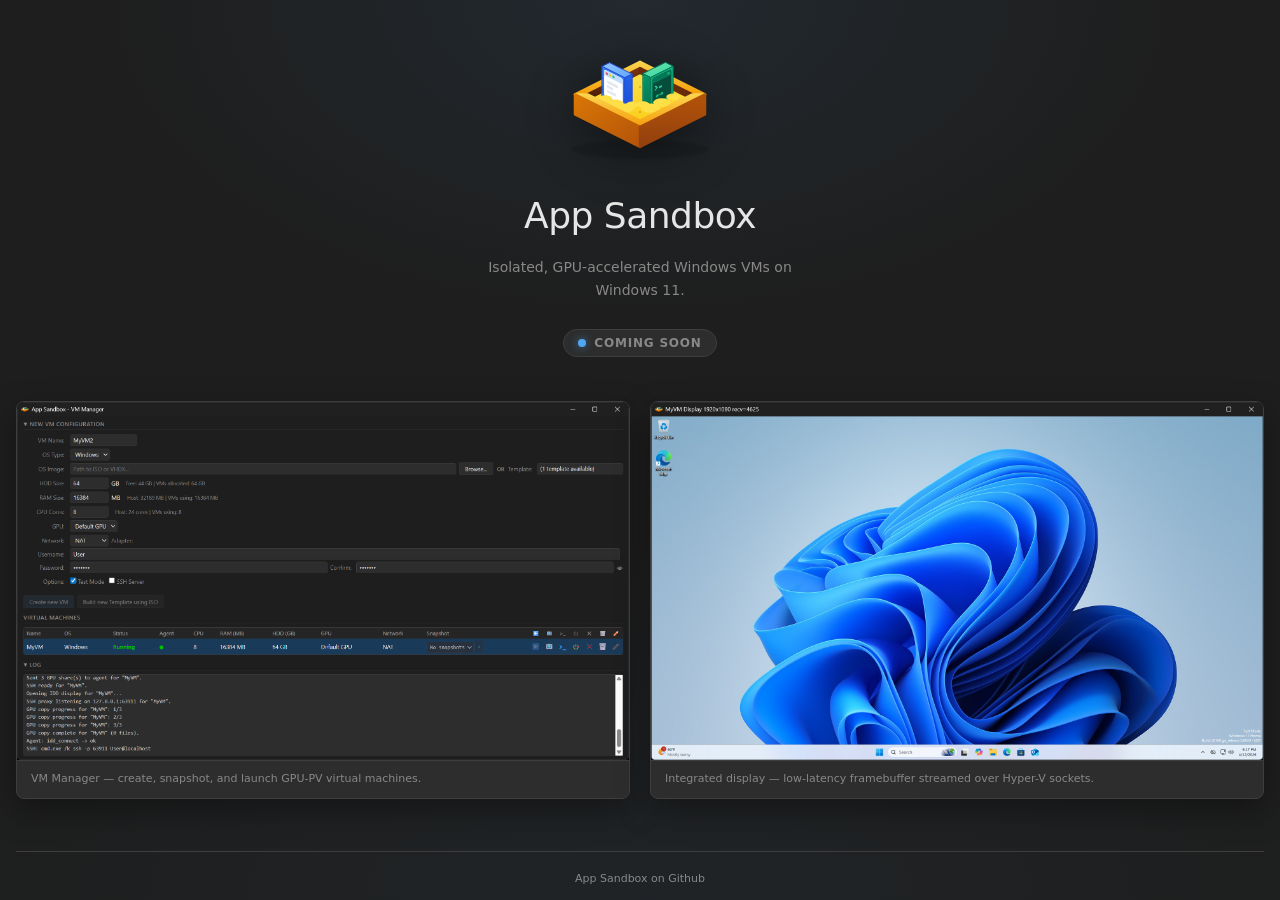
==== index.html @ fe67a405 "Initial coming soon page" ====
<!DOCTYPE html>
<html lang="en">
<head>
<meta charset="UTF-8">
<meta name="viewport" content="width=device-width, initial-scale=1.0">
<meta name="description" content="App Sandbox — isolated, GPU-accelerated Windows VMs on Windows 11.">
<meta name="theme-color" content="#1e1e1e">
<title>App Sandbox</title>
<link rel="icon" type="image/x-icon" href="favicon.ico">
<link rel="stylesheet" href="style.css">
</head>
<body>
    <main class="wrap">
        <img class="logo-mark" src="appsandbox.svg" alt="App Sandbox logo" width="160" height="160">
        <h1>App Sandbox</h1>
        <p class="tagline">Isolated, GPU-accelerated Windows VMs on Windows&nbsp;11.</p>
        <p class="status"><span class="dot"></span> Coming soon</p>

        <section class="shots">
            <figure>
                <img src="appsandbox.png" alt="App Sandbox VM manager interface" loading="lazy">
                <figcaption>VM Manager — create, snapshot, and launch GPU-PV virtual machines.</figcaption>
            </figure>
            <figure>
                <img src="appsandbox_display.png" alt="App Sandbox displaying a Windows 11 guest desktop" loading="lazy">
                <figcaption>Integrated display — low-latency framebuffer streamed over Hyper-V sockets.</figcaption>
            </figure>
        </section>

        <footer>
            <a href="https://github.com/jamesstringer90/appsandbox" rel="noopener">App Sandbox on Github</a>
        </footer>
    </main>
</body>
</html>
---- style.css ----
:root {
    --bg: #1e1e1e;
    --ctrl-bg: #2d2d2d;
    --ctrl-border: #3e3e3e;
    --text: #e6e6e6;
    --text-dim: #888;
    --accent: #4ea6f5;
    --accent-hover: #6db8ff;
    --success: #00c800;
    --radius: 4px;
}

* { box-sizing: border-box; margin: 0; padding: 0; }

html, body {
    height: 100%;
}

body {
    background:
        radial-gradient(ellipse 60% 50% at 50% 0%, rgba(78,166,245,0.08), transparent 70%),
        radial-gradient(ellipse 80% 60% at 50% 100%, rgba(78,166,245,0.04), transparent 70%),
        var(--bg);
    color: var(--text);
    font-family: 'Segoe UI', system-ui, -apple-system, sans-serif;
    font-size: 13px;
    min-height: 100vh;
    display: flex;
    align-items: center;
    justify-content: center;
    padding: 32px 16px;
    -webkit-font-smoothing: antialiased;
}

.wrap {
    max-width: 1400px;
    width: 100%;
    text-align: center;
    display: flex;
    flex-direction: column;
    align-items: center;
    gap: 20px;
}

.logo-mark {
    width: 160px;
    height: 160px;
    display: block;
    filter: drop-shadow(0 8px 24px rgba(0, 0, 0, 0.45));
}

h1 {
    font-size: 36px;
    font-weight: 300;
    letter-spacing: -0.5px;
    color: var(--text);
}

.tagline {
    font-size: 14px;
    color: var(--text-dim);
    line-height: 1.6;
    max-width: 360px;
}

.status {
    display: inline-flex;
    align-items: center;
    gap: 8px;
    padding: 6px 14px;
    background: var(--ctrl-bg);
    border: 1px solid var(--ctrl-border);
    border-radius: 999px;
    font-size: 12px;
    color: var(--text-dim);
    text-transform: uppercase;
    letter-spacing: 0.8px;
    font-weight: 600;
    margin-top: 8px;
}

.dot {
    width: 8px;
    height: 8px;
    border-radius: 50%;
    background: var(--accent);
    box-shadow: 0 0 8px rgba(78, 166, 245, 0.6);
    animation: pulse 2s ease-in-out infinite;
}

@keyframes pulse {
    0%, 100% { opacity: 1; }
    50% { opacity: 0.4; }
}

/* Screenshots */
.shots {
    width: 100%;
    display: grid;
    grid-template-columns: 1fr;
    gap: 20px;
    margin-top: 24px;
}

@media (min-width: 780px) {
    .shots { grid-template-columns: 1fr 1fr; }
}

.shots figure {
    background: var(--ctrl-bg);
    border: 1px solid var(--ctrl-border);
    border-radius: 8px;
    overflow: hidden;
    box-shadow: 0 12px 32px rgba(0, 0, 0, 0.35);
    display: flex;
    flex-direction: column;
    transition: transform 0.2s ease, border-color 0.2s ease;
}

.shots figure:hover {
    transform: translateY(-2px);
    border-color: #555;
}

.shots img {
    width: 100%;
    height: auto;
    display: block;
    background: #000;
}

.shots figcaption {
    padding: 10px 14px;
    font-size: 11px;
    color: var(--text-dim);
    text-align: left;
    border-top: 1px solid var(--ctrl-border);
    line-height: 1.5;
}

footer {
    margin-top: 32px;
    padding-top: 20px;
    border-top: 1px solid var(--ctrl-border);
    width: 100%;
    font-size: 11px;
    color: var(--text-dim);
}

footer a {
    color: var(--text-dim);
    text-decoration: none;
    transition: color 0.15s;
}

footer a:hover {
    color: var(--accent);
}

@media (max-width: 480px) {
    h1 { font-size: 28px; }
    .tagline { font-size: 13px; }
}
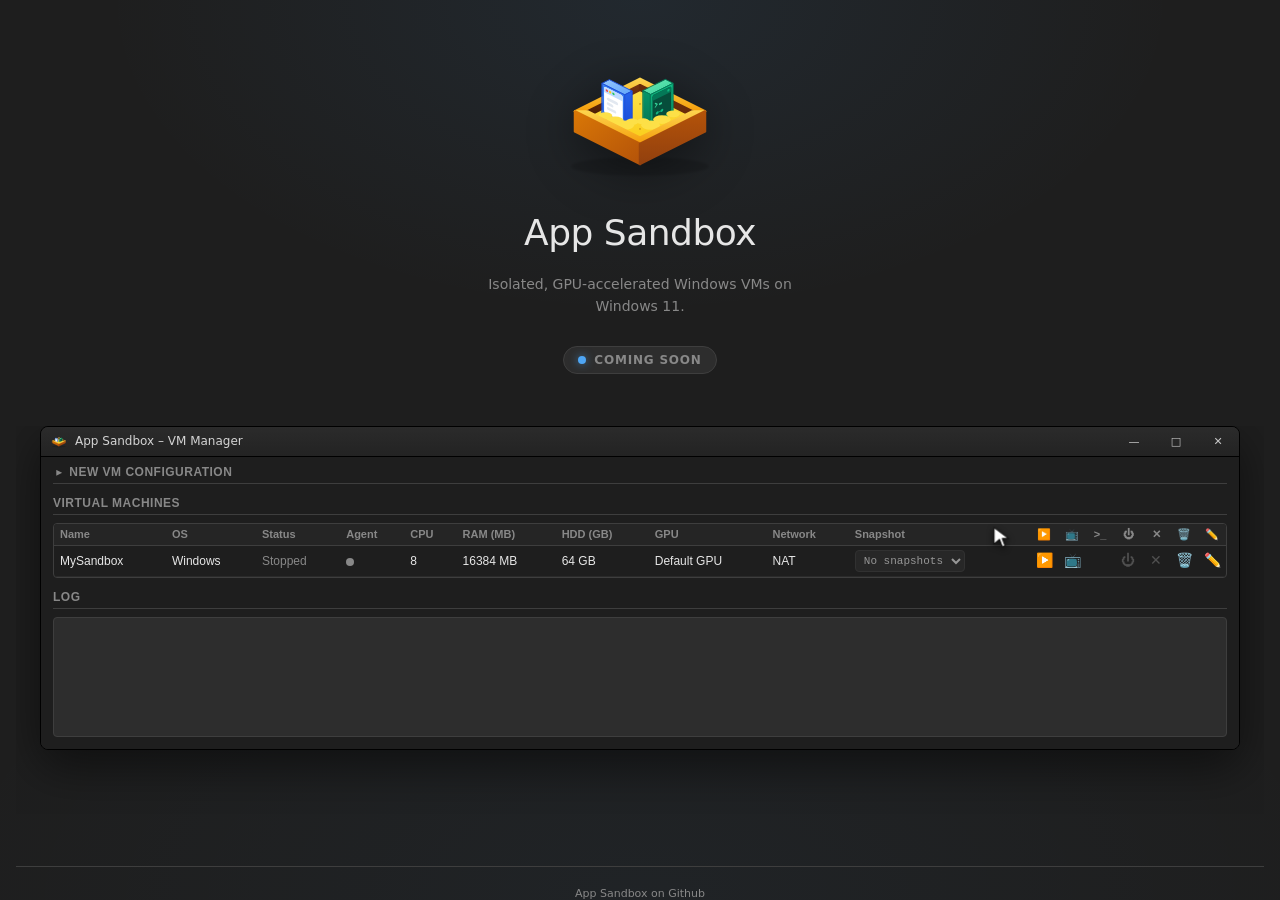
==== commit 7888bc2d: "Replace static screenshots with interactive App Sandbox demo Animated cursor boots MySandbox, opens " ====
--- a/index.html
+++ b/index.html
@@ -8,6 +8,7 @@
 <title>App Sandbox</title>
 <link rel="icon" type="image/x-icon" href="favicon.ico">
 <link rel="stylesheet" href="style.css">
+<script src="demo.js" defer></script>
 </head>
 <body>
     <main class="wrap">
@@ -16,15 +17,92 @@
         <p class="tagline">Isolated, GPU-accelerated Windows VMs on Windows&nbsp;11.</p>
         <p class="status"><span class="dot"></span> Coming soon</p>
 
-        <section class="shots">
-            <figure>
-                <img src="appsandbox.png" alt="App Sandbox VM manager interface" loading="lazy">
-                <figcaption>VM Manager — create, snapshot, and launch GPU-PV virtual machines.</figcaption>
-            </figure>
-            <figure>
-                <img src="appsandbox_display.png" alt="App Sandbox displaying a Windows 11 guest desktop" loading="lazy">
-                <figcaption>Integrated display — low-latency framebuffer streamed over Hyper-V sockets.</figcaption>
-            </figure>
+        <section class="demo" aria-label="App Sandbox interactive demo">
+            <div class="demo-stage">
+                <div class="demo-window demo-manager">
+                    <div class="demo-titlebar">
+                        <div class="demo-title">
+                            <img class="demo-title-icon" src="appsandbox.svg" alt="">
+                            <span>App Sandbox &ndash; VM Manager</span>
+                        </div>
+                        <div class="demo-title-btns">
+                            <span class="demo-title-btn">&#x2014;</span>
+                            <span class="demo-title-btn">&#x25A1;</span>
+                            <span class="demo-title-btn close">&#x2715;</span>
+                        </div>
+                    </div>
+                    <div class="demo-body">
+                        <section class="demo-section collapsed">
+                            <h2 class="collapsible"><span class="collapse-arrow">&#x25BC;</span> New VM Configuration</h2>
+                        </section>
+
+                        <section class="demo-section">
+                            <h2>Virtual Machines</h2>
+                            <div class="demo-table-wrap">
+                                <table class="demo-table">
+                                    <thead><tr>
+                                        <th>Name</th>
+                                        <th>OS</th>
+                                        <th>Status</th>
+                                        <th>Agent</th>
+                                        <th>CPU</th>
+                                        <th>RAM (MB)</th>
+                                        <th>HDD (GB)</th>
+                                        <th>GPU</th>
+                                        <th>Network</th>
+                                        <th>Snapshot</th>
+                                        <th class="icon-col">&#x25B6;&#xFE0F;</th>
+                                        <th class="icon-col" title="IDD Display">&#x1F4FA;</th>
+                                        <th class="icon-col" title="SSH">&gt;_</th>
+                                        <th class="icon-col">&#x23FB;</th>
+                                        <th class="icon-col">&#x2715;&#xFE0F;</th>
+                                        <th class="icon-col">&#x1F5D1;&#xFE0F;</th>
+                                        <th class="icon-col">&#x270F;&#xFE0F;</th>
+                                    </tr></thead>
+                                    <tbody>
+                                        <tr>
+                                            <td>MySandbox</td>
+                                            <td>Windows</td>
+                                            <td id="demo-status" class="status-stopped">Stopped</td>
+                                            <td><span id="demo-agent-dot" class="agent-dot disabled"></span></td>
+                                            <td>8</td>
+                                            <td>16384 MB</td>
+                                            <td>64 GB</td>
+                                            <td>Default GPU</td>
+                                            <td>NAT</td>
+                                            <td class="snap-cell">
+                                                <span class="snap-wrap">
+                                                    <select class="snap-select" disabled><option>No snapshots</option></select>
+                                                </span>
+                                            </td>
+                                            <td class="icon-col"><button id="demo-start" class="icon-btn start" type="button">&#x25B6;&#xFE0F;</button></td>
+                                            <td class="icon-col"><button id="demo-idd" class="icon-btn connect-idd inactive" type="button" disabled>&#x1F4FA;</button></td>
+                                            <td class="icon-col"><button class="icon-btn ssh hidden" type="button" disabled>&gt;_</button></td>
+                                            <td class="icon-col"><button id="demo-shutdown" class="icon-btn shutdown inactive" type="button" disabled>&#x23FB;</button></td>
+                                            <td class="icon-col"><button id="demo-stop" class="icon-btn stop inactive" type="button" disabled>&#x2715;&#xFE0F;</button></td>
+                                            <td class="icon-col"><button class="icon-btn delete" type="button">&#x1F5D1;&#xFE0F;</button></td>
+                                            <td class="icon-col"><button class="icon-btn edit" type="button">&#x270F;&#xFE0F;</button></td>
+                                        </tr>
+                                    </tbody>
+                                </table>
+                            </div>
+                        </section>
+
+                        <section class="demo-section demo-log-section">
+                            <h2>Log</h2>
+                            <div id="demo-log" class="demo-log"></div>
+                        </section>
+                    </div>
+                </div>
+
+                <div id="demo-display-window" class="demo-display">
+                    <img src="appsandbox_display.png" alt="MySandbox Windows 11 desktop" loading="lazy">
+                </div>
+            </div>
+
+            <svg id="demo-cursor" class="demo-cursor" viewBox="0 0 24 24" width="22" height="22" aria-hidden="true">
+                <path d="M4 2 L20 14 L13 14 L16 22 L13 23 L10 15 L4 20 Z" fill="#ffffff" stroke="#111" stroke-width="1.2" stroke-linejoin="round"/>
+            </svg>
         </section>
 
         <footer>
--- a/style.css
+++ b/style.css
@@ -26,8 +26,6 @@
     font-size: 13px;
     min-height: 100vh;
     display: flex;
-    align-items: center;
-    justify-content: center;
     padding: 32px 16px;
     -webkit-font-smoothing: antialiased;
 }
@@ -35,6 +33,7 @@
 .wrap {
     max-width: 1400px;
     width: 100%;
+    margin: auto;
     text-align: center;
     display: flex;
     flex-direction: column;
@@ -161,3 +160,338 @@
     h1 { font-size: 28px; }
     .tagline { font-size: 13px; }
 }
+
+/* ==========================================================
+   Interactive App Sandbox demo — inline replica of the app
+   ========================================================== */
+
+.demo {
+    position: relative;
+    width: 100%;
+    margin-top: 32px;
+    /* Room below the stage for the manager's box-shadow, which would
+       otherwise be cut off by the overflow: hidden clip. */
+    padding-bottom: 64px;
+    display: flex;
+    justify-content: center;
+    /* Always clip — the stage has a fixed design width and is scaled down
+       with `zoom` (set inline by demo.js) whenever the viewport is narrower
+       than that design width. */
+    overflow: hidden;
+}
+
+.demo-stage {
+    position: relative;
+    width: 1200px;
+    display: grid;
+    grid-template-columns: minmax(0, 1200px);
+    justify-content: center;
+    gap: 18px;
+}
+
+/* When the display window becomes visible, the stage widens to a 1400px
+   design canvas with two equal columns. */
+.demo-stage:has(.demo-display.visible) {
+    width: 1400px;
+    grid-template-columns: minmax(0, 1fr) minmax(0, 1fr);
+}
+
+/* Fake OS window chrome */
+.demo-window {
+    width: 100%;
+    min-width: 0;
+    background: var(--bg);
+    border: 1px solid #000;
+    border-radius: 8px;
+    overflow: hidden;
+    box-shadow: 0 16px 48px rgba(0, 0, 0, 0.5), 0 0 0 1px rgba(255, 255, 255, 0.03) inset;
+    text-align: left;
+}
+
+.demo-titlebar {
+    display: flex;
+    align-items: center;
+    justify-content: space-between;
+    height: 30px;
+    padding: 0 0 0 10px;
+    background: linear-gradient(#2b2b2b, #232323);
+    border-bottom: 1px solid #000;
+    color: #d4d4d4;
+    font-size: 12px;
+    user-select: none;
+}
+
+.demo-title {
+    display: flex;
+    align-items: center;
+    gap: 8px;
+    overflow: hidden;
+    white-space: nowrap;
+}
+
+.demo-title-icon {
+    width: 16px;
+    height: 16px;
+}
+
+.demo-title-glyph { font-size: 13px; }
+
+.demo-title-btns {
+    display: flex;
+    height: 100%;
+}
+
+.demo-title-btn {
+    width: 42px;
+    height: 100%;
+    display: flex;
+    align-items: center;
+    justify-content: center;
+    font-size: 11px;
+    color: #c8c8c8;
+    cursor: default;
+}
+
+.demo-title-btn:hover { background: #3a3a3a; }
+.demo-title-btn.close:hover { background: #c42b1c; color: #fff; }
+
+/* Window body */
+.demo-body {
+    padding: 8px 12px 12px;
+    background: var(--bg);
+    color: var(--text);
+    font-family: 'Segoe UI', sans-serif;
+    font-size: 13px;
+}
+
+.demo-section { margin-bottom: 12px; }
+.demo-section:last-child { margin-bottom: 0; }
+
+.demo-section h2 {
+    font-size: 12px;
+    font-weight: 600;
+    color: var(--text-dim);
+    text-transform: uppercase;
+    letter-spacing: 0.5px;
+    margin-bottom: 8px;
+    padding-bottom: 4px;
+    border-bottom: 1px solid var(--ctrl-border);
+    text-align: left;
+}
+
+.demo-section h2.collapsible { cursor: default; }
+.demo-section .collapse-arrow {
+    display: inline-block;
+    font-size: 10px;
+    transform: rotate(-90deg);
+    margin-right: 2px;
+}
+
+/* VM table */
+.demo-table-wrap {
+    border: 1px solid var(--ctrl-border);
+    border-radius: var(--radius);
+    overflow-x: auto;
+}
+
+table.demo-table {
+    width: 100%;
+    border-collapse: collapse;
+    font-size: 12px;
+    color: var(--text);
+    min-width: 1100px;
+}
+
+table.demo-table th {
+    background: #252525;
+    color: var(--text-dim);
+    font-weight: 600;
+    font-size: 11px;
+    text-align: left;
+    padding: 4px 6px;
+    border-bottom: 1px solid var(--ctrl-border);
+    white-space: nowrap;
+}
+
+table.demo-table td {
+    padding: 4px 6px;
+    border-bottom: 1px solid #2a2a2a;
+    white-space: nowrap;
+}
+
+table.demo-table tr:hover td { background: #252525; }
+
+table.demo-table th.icon-col,
+table.demo-table td.icon-col {
+    width: 28px;
+    text-align: center;
+    padding-left: 2px;
+    padding-right: 2px;
+}
+
+/* Snap cell placeholder dropdown */
+.snap-cell { white-space: nowrap; }
+.snap-wrap { position: relative; display: inline-block; }
+.snap-select {
+    background: var(--ctrl-bg);
+    color: var(--text);
+    border: 1px solid var(--ctrl-border);
+    border-radius: var(--radius);
+    padding: 1px 4px;
+    font-size: 11px;
+    font-family: 'Consolas', 'Courier New', monospace;
+    height: 22px;
+    opacity: 0.6;
+    max-width: 140px;
+}
+
+/* Icon buttons */
+.demo-table .icon-btn {
+    background: none;
+    border: none;
+    font-size: 14px;
+    padding: 0;
+    width: 100%;
+    height: auto;
+    line-height: 1;
+    cursor: default;
+    font-family: inherit;
+}
+
+.demo-table .icon-btn.inactive,
+.demo-table .icon-btn:disabled { opacity: 1; }
+
+.demo-table .icon-btn.start { color: var(--success); }
+.demo-table .icon-btn.start.inactive { color: #505050; }
+.demo-table .icon-btn.shutdown { color: #dcc800; }
+.demo-table .icon-btn.shutdown.inactive { color: #505050; }
+.demo-table .icon-btn.stop { color: #dc3232; }
+.demo-table .icon-btn.stop.inactive { color: #505050; }
+.demo-table .icon-btn.connect-idd { color: var(--accent); }
+.demo-table .icon-btn.connect-idd.inactive { color: #505050; }
+.demo-table .icon-btn.delete { color: #c83c3c; }
+.demo-table .icon-btn.edit { color: var(--text-dim); }
+.demo-table .icon-btn.ssh { color: var(--accent); font-family: monospace; font-weight: bold; }
+.demo-table .icon-btn.ssh.hidden { display: none; }
+
+/* Agent dot */
+.demo-table .agent-dot {
+    display: inline-block;
+    width: 8px;
+    height: 8px;
+    border-radius: 50%;
+    background: #c80000;
+    vertical-align: middle;
+}
+.demo-table .agent-dot.online { background: var(--success); }
+.demo-table .agent-dot.disabled { background: var(--text-dim); }
+
+/* Status text */
+.demo-table .status-running { color: var(--success); font-weight: 600; }
+.demo-table .status-shutting-down { color: #dcc800; font-weight: 600; }
+.demo-table .status-stopped { color: var(--text-dim); }
+
+/* Log panel */
+.demo-log {
+    background: var(--ctrl-bg);
+    border: 1px solid var(--ctrl-border);
+    border-radius: var(--radius);
+    padding: 6px 8px;
+    height: 120px;
+    overflow-y: auto;
+    font-family: 'Consolas', 'Courier New', monospace;
+    font-size: 11px;
+    line-height: 1.5;
+    color: #ccc;
+    text-align: left;
+}
+
+.demo-log .log-line {
+    white-space: pre-wrap;
+    word-break: break-all;
+    animation: logLineIn 0.25s ease-out;
+}
+
+@keyframes logLineIn {
+    from { opacity: 0; transform: translateY(-2px); }
+    to   { opacity: 1; transform: translateY(0); }
+}
+
+/* IDD display window — the screenshot includes its own titlebar.
+   Starts as display:none so it takes no layout space until mounted. */
+.demo-display {
+    display: none;
+    width: 100%;
+    min-width: 0;
+    border-radius: 8px;
+    overflow: hidden;
+    box-shadow: 0 16px 48px rgba(0, 0, 0, 0.5);
+    opacity: 0;
+    transform: translateY(14px);
+    transition: opacity 0.45s ease, transform 0.45s ease;
+    pointer-events: none;
+}
+
+.demo-display.mounted { display: block; }
+
+.demo-display.mounted.visible {
+    opacity: 1;
+    transform: translateY(0);
+}
+
+/* Explicit fade-out override — stays in the grid (still .visible) while
+   opacity ramps back to 0, so the manager doesn't snap until after the fade. */
+.demo-display.mounted.visible.fading {
+    opacity: 0;
+    transform: translateY(14px);
+}
+
+.demo-display img {
+    display: block;
+    width: 100%;
+    height: auto;
+    background: #000;
+}
+
+/* Animated cursor overlay */
+.demo-cursor {
+    position: absolute;
+    left: 0;
+    top: 0;
+    width: 22px;
+    height: 22px;
+    pointer-events: none;
+    z-index: 20;
+    filter: drop-shadow(0 2px 3px rgba(0, 0, 0, 0.6));
+    transition: transform 0.7s cubic-bezier(0.25, 0.46, 0.45, 0.94);
+    will-change: transform;
+}
+
+.demo-cursor::after {
+    content: "";
+    position: absolute;
+    left: 6px;
+    top: 6px;
+    width: 4px;
+    height: 4px;
+    border: 2px solid var(--accent);
+    border-radius: 50%;
+    opacity: 0;
+    transform: scale(0.4);
+    pointer-events: none;
+}
+
+.demo-cursor.clicking::after {
+    animation: cursorRipple 0.45s ease-out;
+}
+
+@keyframes cursorRipple {
+    0%   { opacity: 0.9; transform: scale(0.4); border-width: 3px; }
+    100% { opacity: 0;   transform: scale(4);   border-width: 1px; }
+}
+
+@media (prefers-reduced-motion: reduce) {
+    .demo-cursor { display: none; }
+    .demo-display { transition: none; }
+    .demo-log .log-line { animation: none; }
+}
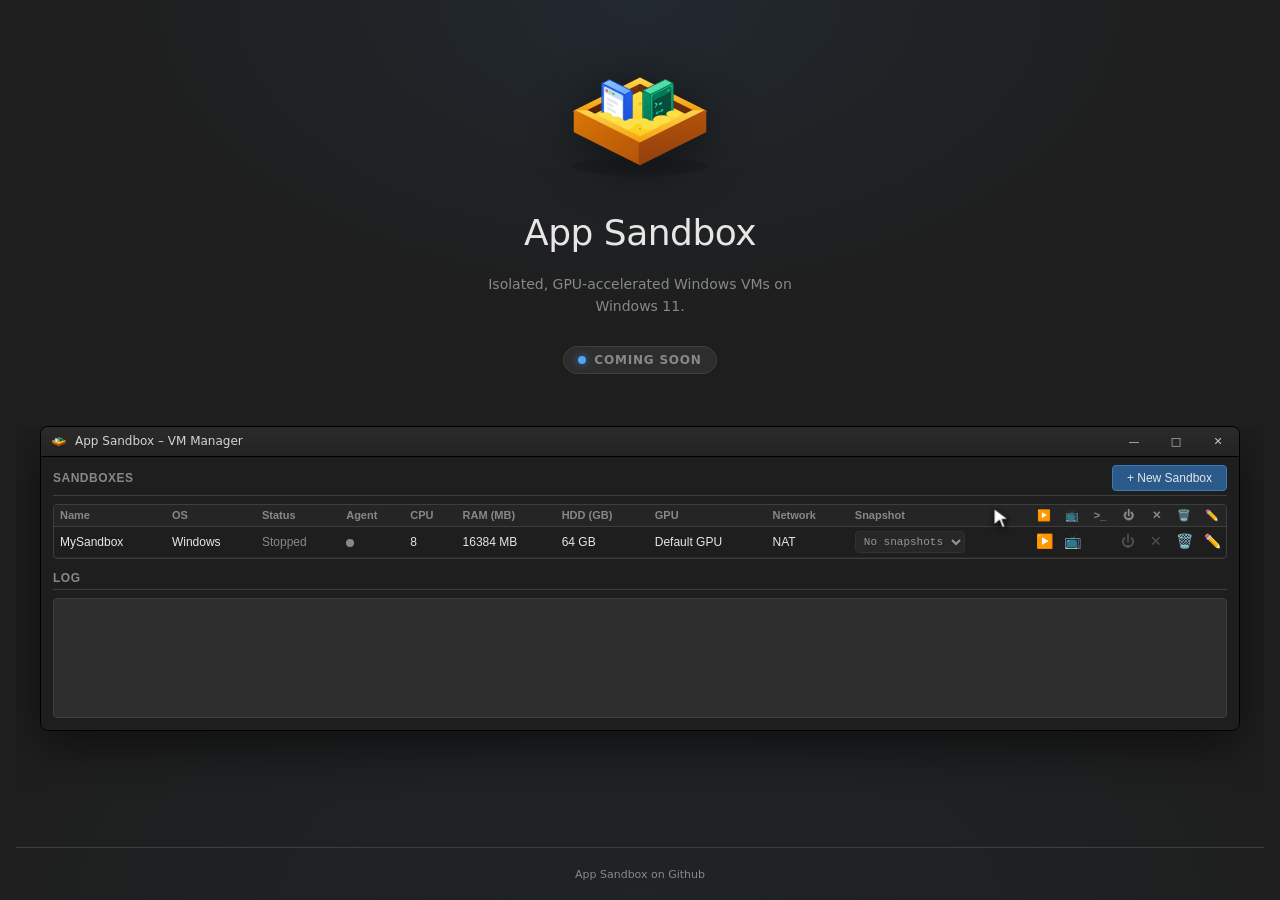
==== commit eeabd7c6: "Match new Sandboxes header and New Sandbox button in demo Mirrors the app UI change that removed the" ====
--- a/index.html
+++ b/index.html
@@ -32,12 +32,11 @@
                         </div>
                     </div>
                     <div class="demo-body">
-                        <section class="demo-section collapsed">
-                            <h2 class="collapsible"><span class="collapse-arrow">&#x25BC;</span> New VM Configuration</h2>
-                        </section>
-
                         <section class="demo-section">
-                            <h2>Virtual Machines</h2>
+                            <div class="demo-section-header">
+                                <h2>Sandboxes</h2>
+                                <button class="demo-btn demo-btn-primary" type="button">+ New Sandbox</button>
+                            </div>
                             <div class="demo-table-wrap">
                                 <table class="demo-table">
                                     <thead><tr>
--- a/style.css
+++ b/style.css
@@ -285,6 +285,39 @@
     font-size: 10px;
     transform: rotate(-90deg);
     margin-right: 2px;
+}
+
+/* Section header row: title on left, action button on right */
+.demo-section-header {
+    display: flex;
+    align-items: center;
+    justify-content: space-between;
+    margin-bottom: 8px;
+    padding-bottom: 4px;
+    border-bottom: 1px solid var(--ctrl-border);
+}
+.demo-section-header h2 {
+    border-bottom: none;
+    margin-bottom: 0;
+    padding-bottom: 0;
+}
+
+.demo-btn {
+    background: var(--ctrl-bg);
+    color: var(--text);
+    border: 1px solid var(--ctrl-border);
+    border-radius: var(--radius);
+    padding: 2px 14px;
+    font-size: 12px;
+    font-family: inherit;
+    height: 26px;
+    white-space: nowrap;
+    cursor: default;
+}
+
+.demo-btn-primary {
+    background: #2a5a8a;
+    border-color: #3a7aba;
 }
 
 /* VM table */
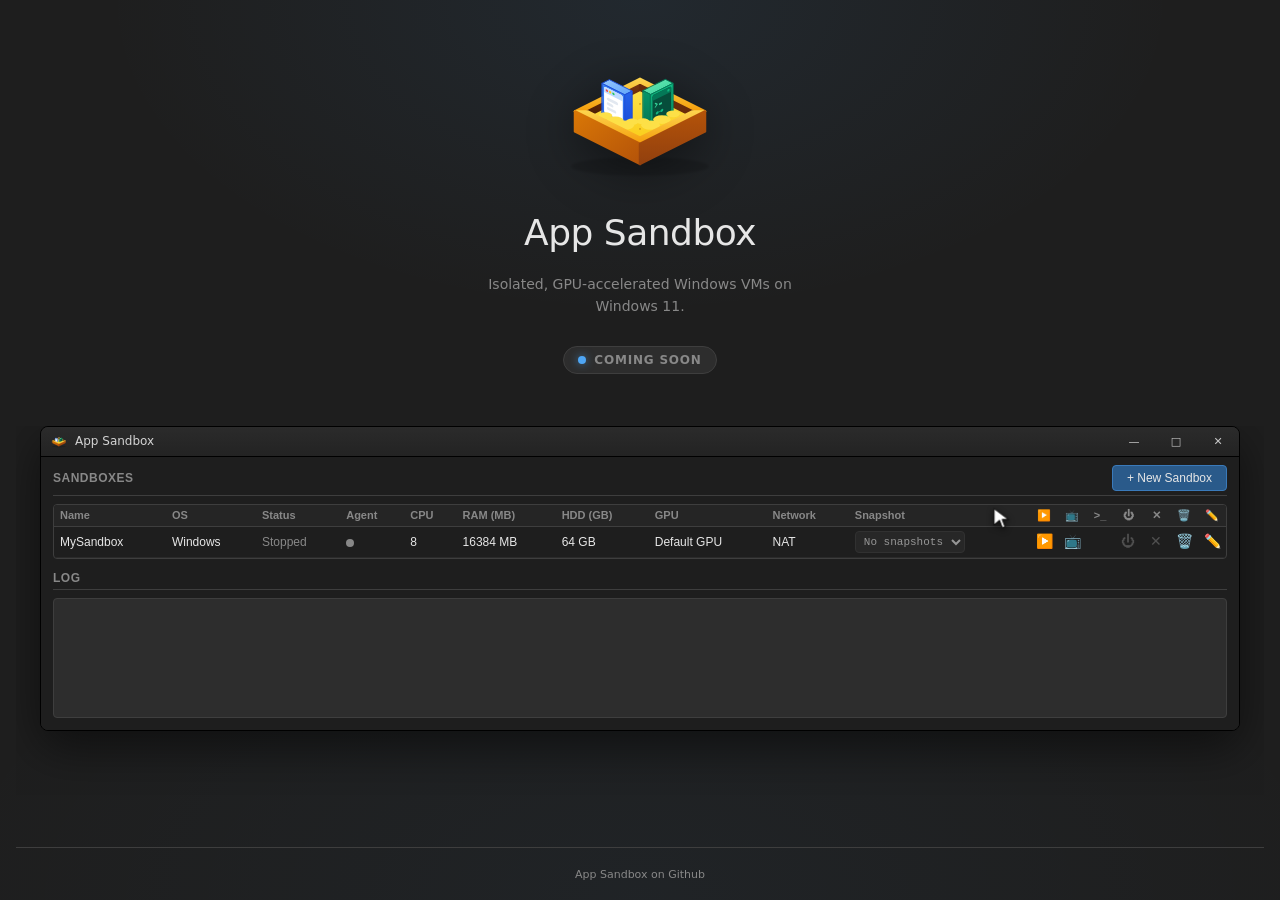
==== commit 5d09772a: "Rename demo window title to "App Sandbox" The app's main window title was shortened from "App Sandbo" ====
--- a/index.html
+++ b/index.html
@@ -23,7 +23,7 @@
                     <div class="demo-titlebar">
                         <div class="demo-title">
                             <img class="demo-title-icon" src="appsandbox.svg" alt="">
-                            <span>App Sandbox &ndash; VM Manager</span>
+                            <span>App Sandbox</span>
                         </div>
                         <div class="demo-title-btns">
                             <span class="demo-title-btn">&#x2014;</span>
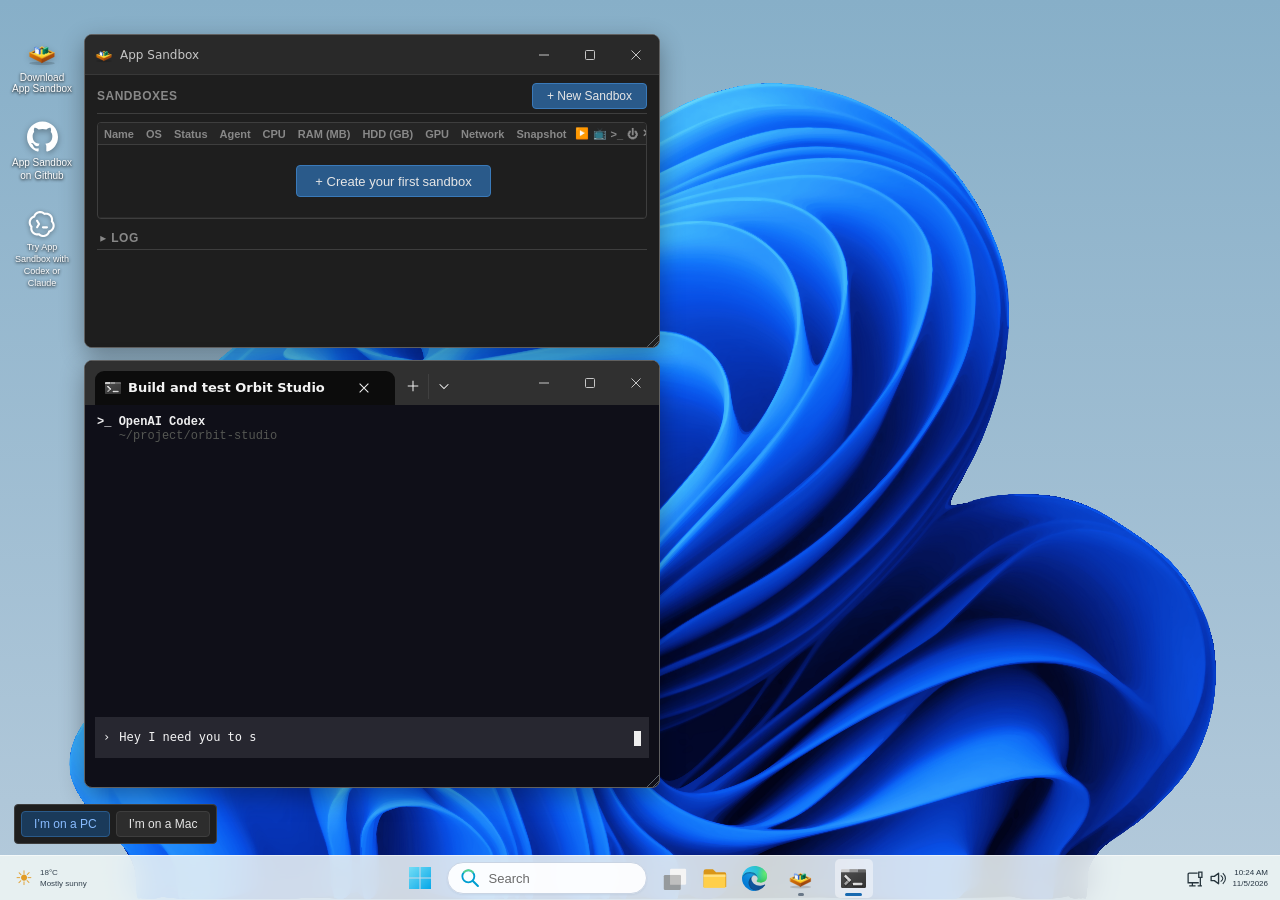
==== commit a9036d24: "Prepare production AppSandbox interactive website" ====
--- a/index.html
+++ b/index.html
@@ -1,112 +1,217 @@
-<!DOCTYPE html>
-<html lang="en">
-<head>
-<meta charset="UTF-8">
-<meta name="viewport" content="width=device-width, initial-scale=1.0">
-<meta name="description" content="App Sandbox — isolated, GPU-accelerated Windows VMs on Windows 11.">
-<meta name="theme-color" content="#1e1e1e">
-<title>App Sandbox</title>
-<link rel="icon" type="image/x-icon" href="favicon.ico">
-<link rel="stylesheet" href="style.css">
-<script src="demo.js" defer></script>
-</head>
-<body>
-    <main class="wrap">
-        <img class="logo-mark" src="appsandbox.svg" alt="App Sandbox logo" width="160" height="160">
-        <h1>App Sandbox</h1>
-        <p class="tagline">Isolated, GPU-accelerated Windows VMs on Windows&nbsp;11.</p>
-        <p class="status"><span class="dot"></span> Coming soon</p>
-
-        <section class="demo" aria-label="App Sandbox interactive demo">
-            <div class="demo-stage">
-                <div class="demo-window demo-manager">
-                    <div class="demo-titlebar">
-                        <div class="demo-title">
-                            <img class="demo-title-icon" src="appsandbox.svg" alt="">
-                            <span>App Sandbox</span>
-                        </div>
-                        <div class="demo-title-btns">
-                            <span class="demo-title-btn">&#x2014;</span>
-                            <span class="demo-title-btn">&#x25A1;</span>
-                            <span class="demo-title-btn close">&#x2715;</span>
-                        </div>
-                    </div>
-                    <div class="demo-body">
-                        <section class="demo-section">
-                            <div class="demo-section-header">
-                                <h2>Sandboxes</h2>
-                                <button class="demo-btn demo-btn-primary" type="button">+ New Sandbox</button>
-                            </div>
-                            <div class="demo-table-wrap">
-                                <table class="demo-table">
-                                    <thead><tr>
-                                        <th>Name</th>
-                                        <th>OS</th>
-                                        <th>Status</th>
-                                        <th>Agent</th>
-                                        <th>CPU</th>
-                                        <th>RAM (MB)</th>
-                                        <th>HDD (GB)</th>
-                                        <th>GPU</th>
-                                        <th>Network</th>
-                                        <th>Snapshot</th>
-                                        <th class="icon-col">&#x25B6;&#xFE0F;</th>
-                                        <th class="icon-col" title="IDD Display">&#x1F4FA;</th>
-                                        <th class="icon-col" title="SSH">&gt;_</th>
-                                        <th class="icon-col">&#x23FB;</th>
-                                        <th class="icon-col">&#x2715;&#xFE0F;</th>
-                                        <th class="icon-col">&#x1F5D1;&#xFE0F;</th>
-                                        <th class="icon-col">&#x270F;&#xFE0F;</th>
-                                    </tr></thead>
-                                    <tbody>
-                                        <tr>
-                                            <td>MySandbox</td>
-                                            <td>Windows</td>
-                                            <td id="demo-status" class="status-stopped">Stopped</td>
-                                            <td><span id="demo-agent-dot" class="agent-dot disabled"></span></td>
-                                            <td>8</td>
-                                            <td>16384 MB</td>
-                                            <td>64 GB</td>
-                                            <td>Default GPU</td>
-                                            <td>NAT</td>
-                                            <td class="snap-cell">
-                                                <span class="snap-wrap">
-                                                    <select class="snap-select" disabled><option>No snapshots</option></select>
-                                                </span>
-                                            </td>
-                                            <td class="icon-col"><button id="demo-start" class="icon-btn start" type="button">&#x25B6;&#xFE0F;</button></td>
-                                            <td class="icon-col"><button id="demo-idd" class="icon-btn connect-idd inactive" type="button" disabled>&#x1F4FA;</button></td>
-                                            <td class="icon-col"><button class="icon-btn ssh hidden" type="button" disabled>&gt;_</button></td>
-                                            <td class="icon-col"><button id="demo-shutdown" class="icon-btn shutdown inactive" type="button" disabled>&#x23FB;</button></td>
-                                            <td class="icon-col"><button id="demo-stop" class="icon-btn stop inactive" type="button" disabled>&#x2715;&#xFE0F;</button></td>
-                                            <td class="icon-col"><button class="icon-btn delete" type="button">&#x1F5D1;&#xFE0F;</button></td>
-                                            <td class="icon-col"><button class="icon-btn edit" type="button">&#x270F;&#xFE0F;</button></td>
-                                        </tr>
-                                    </tbody>
-                                </table>
-                            </div>
-                        </section>
-
-                        <section class="demo-section demo-log-section">
-                            <h2>Log</h2>
-                            <div id="demo-log" class="demo-log"></div>
-                        </section>
-                    </div>
-                </div>
-
-                <div id="demo-display-window" class="demo-display">
-                    <img src="appsandbox_display.png" alt="MySandbox Windows 11 desktop" loading="lazy">
-                </div>
-            </div>
-
-            <svg id="demo-cursor" class="demo-cursor" viewBox="0 0 24 24" width="22" height="22" aria-hidden="true">
-                <path d="M4 2 L20 14 L13 14 L16 22 L13 23 L10 15 L4 20 Z" fill="#ffffff" stroke="#111" stroke-width="1.2" stroke-linejoin="round"/>
-            </svg>
-        </section>
-
-        <footer>
-            <a href="https://github.com/jamesstringer90/appsandbox" rel="noopener">App Sandbox on Github</a>
-        </footer>
-    </main>
-</body>
-</html>
+<!doctype html><html lang="en"><head><script src="scripts/initial-state.js"></script><meta charset="utf-8"><meta name="viewport" content="width=device-width,initial-scale=1"><meta name="description" content="App Sandbox. Isolated virtual machines, with the control you need."><title>App Sandbox · Interactive desktop</title><link rel="icon" href="assets/1bd6d68bc7bcb9cb.svg" type="image/svg+xml"><link rel="stylesheet" href="styles/site.css"><link rel="stylesheet" href="styles/xterm.css"><link rel="stylesheet" href="styles/experience.css"><link rel="stylesheet" href="styles/agent-demo.css"><link rel="stylesheet" href="styles/mac-desktop.css"><link rel="stylesheet" href="styles/native-chrome.css"><link rel="stylesheet" href="styles/desktop-frame.css"></head><body><a class="desktop-download" href="#download"><svg width="100%" height="100%" viewBox="0 0 512 512" xmlns="http://www.w3.org/2000/svg">
+  <defs>
+    
+    <linearGradient id="woodTop" x1="0%" y1="0%" x2="0%" y2="100%">
+      <stop offset="0%" stop-color="#FCD34D" /> 
+      <stop offset="100%" stop-color="#F59E0B" /> 
+    </linearGradient>
+    
+    <linearGradient id="woodFrontLeft" x1="0%" y1="0%" x2="100%" y2="100%">
+      <stop offset="0%" stop-color="#D97706" /> 
+      <stop offset="100%" stop-color="#B45309" /> 
+    </linearGradient>
+
+    <linearGradient id="woodFrontRight" x1="0%" y1="0%" x2="0%" y2="100%">
+      <stop offset="0%" stop-color="#B45309" /> 
+      <stop offset="100%" stop-color="#92400E" /> 
+    </linearGradient>
+
+    <linearGradient id="woodInside" x1="0%" y1="0%" x2="0%" y2="100%">
+      <stop offset="0%" stop-color="#78350F" /> 
+      <stop offset="100%" stop-color="#451A03" /> 
+    </linearGradient>
+
+    
+    <linearGradient id="sandGrad" x1="0%" y1="0%" x2="0%" y2="100%">
+      <stop offset="0%" stop-color="#FDE047" /> 
+      <stop offset="100%" stop-color="#FACC15" /> 
+    </linearGradient>
+
+    
+    <linearGradient id="app1Top" x1="0%" y1="0%" x2="100%" y2="100%">
+      <stop offset="0%" stop-color="#93C5FD" />
+      <stop offset="100%" stop-color="#60A5FA" />
+    </linearGradient>
+    <linearGradient id="app1Left" x1="0%" y1="0%" x2="0%" y2="100%">
+      <stop offset="0%" stop-color="#3B82F6" />
+      <stop offset="100%" stop-color="#2563EB" />
+    </linearGradient>
+    <linearGradient id="app1Right" x1="0%" y1="0%" x2="0%" y2="100%">
+      <stop offset="0%" stop-color="#2563EB" />
+      <stop offset="100%" stop-color="#1D4ED8" />
+    </linearGradient>
+
+    
+    <linearGradient id="app2Top" x1="0%" y1="0%" x2="100%" y2="100%">
+      <stop offset="0%" stop-color="#6EE7B7" />
+      <stop offset="100%" stop-color="#34D399" />
+    </linearGradient>
+    <linearGradient id="app2Left" x1="0%" y1="0%" x2="0%" y2="100%">
+      <stop offset="0%" stop-color="#059669" />
+      <stop offset="100%" stop-color="#047857" />
+    </linearGradient>
+    <linearGradient id="app2Right" x1="0%" y1="0%" x2="0%" y2="100%">
+      <stop offset="0%" stop-color="#10B981" />
+      <stop offset="100%" stop-color="#059669" />
+    </linearGradient>
+  </defs>
+
+  
+  <rect width="512" height="512" fill="transparent" />
+
+  
+  <g transform="translate(0, 30)">
+    
+    
+    <ellipse cx="256" cy="400" rx="220" ry="30" fill="rgba(0,0,0,0.15)" filter="blur(4px)" />
+
+    
+    
+    
+    
+    <g stroke-linejoin="round" stroke-linecap="round">
+      
+      
+      <polygon points="256,120 48,224 88,224 256,140" fill="url(#woodTop)" stroke="url(#woodTop)" stroke-width="8" />
+      <polygon points="256,120 464,224 424,224 256,140" fill="url(#woodTop)" stroke="url(#woodTop)" stroke-width="8" />
+
+      
+      <polygon points="256,140 88,224 88,248 256,164" fill="url(#woodInside)" stroke="url(#woodInside)" stroke-width="8" />
+      <polygon points="256,140 424,224 424,248 256,164" fill="#692b0a" stroke="#692b0a" stroke-width="8" />
+
+      
+      <polygon points="256,164 424,248 256,332 88,248" fill="url(#sandGrad)" stroke="url(#sandGrad)" stroke-width="8" />
+      
+    </g>
+
+    
+    
+    
+    
+    <g fill="#A16207" opacity="0.5">
+      <circle cx="256" cy="200" r="3" />
+      <circle cx="200" cy="230" r="2.5" />
+      <circle cx="320" cy="220" r="2" />
+      <circle cx="150" cy="235" r="2.5" />
+      <circle cx="380" cy="235" r="2" />
+      <circle cx="256" cy="280" r="3" />
+      <circle cx="220" cy="270" r="2.5" />
+      <circle cx="300" cy="270" r="2.5" />
+      <circle cx="170" cy="250" r="2" />
+      <circle cx="350" cy="250" r="2" />
+    </g>
+
+    
+    
+    
+    
+    <g stroke-linejoin="round" stroke-linecap="round" stroke-width="2">
+      
+      
+      
+      <g transform="translate(135, 135) scale(1.5)">
+        <g stroke="#1D4ED8">
+          
+          <polygon points="0,0 48,24 64,16 16,-8" fill="url(#app1Top)" />
+          
+          <polygon points="48,88 64,80 64,16 48,24" fill="url(#app1Right)" />
+          
+          <polygon points="0,64 48,88 48,24 0,0" fill="url(#app1Left)" />
+        </g>
+        
+        
+        <g transform="matrix(1, 0.5, 0, 1, 0, 0)">
+          
+          <rect x="4" y="4" width="40" height="56" rx="4" fill="#FFFFFF" stroke="none" />
+          
+          <path d="M 4,8 Q 4,4 8,4 L 40,4 Q 44,4 44,8 L 44,16 L 4,16 Z" fill="#BFDBFE" stroke="none" />
+          
+          <circle cx="10" cy="10" r="2.5" fill="#EF4444" stroke="none" />
+          <circle cx="17" cy="10" r="2.5" fill="#FACC15" stroke="none" />
+          <circle cx="24" cy="10" r="2.5" fill="#22C55E" stroke="none" />
+          
+          <rect x="10" y="24" width="24" height="6" rx="3" fill="#E2E8F0" stroke="none" />
+          <rect x="10" y="34" width="14" height="6" rx="3" fill="#E2E8F0" stroke="none" />
+          <rect x="10" y="44" width="20" height="6" rx="3" fill="#E2E8F0" stroke="none" />
+        </g>
+      </g>
+
+
+      
+      
+      <g transform="translate(290, 170) scale(1.5)">
+        <g stroke="#047857">
+          
+          <polygon points="-16,-8 0,0 48,-24 32,-32" fill="url(#app2Top)" />
+          
+          <polygon points="-16,56 0,64 0,0 -16,-8" fill="url(#app2Left)" />
+          
+          <polygon points="0,64 48,40 48,-24 0,0" fill="url(#app2Right)" />
+        </g>
+
+        
+        <g transform="matrix(1, -0.5, 0, 1, 0, 0)">
+          
+          <rect x="4" y="4" width="40" height="56" rx="4" fill="#064E3B" stroke="none" />
+          
+          <path d="M 4,8 Q 4,4 8,4 L 40,4 Q 44,4 44,8 L 44,16 L 4,16 Z" fill="#047857" stroke="none" />
+          <circle cx="38" cy="10" r="2.5" fill="#10B981" stroke="none" />
+          
+          <path d="M 10,24 L 14,28 L 10,32" stroke="#34D399" stroke-width="2.5" fill="none" />
+          <rect x="18" y="28" width="6" height="4" fill="#34D399" stroke="none" />
+          
+          <circle cx="14" cy="46" r="3" fill="#10B981" stroke="none" />
+          <circle cx="24" cy="46" r="3" fill="#10B981" stroke="none" />
+          <line x1="17" y1="46" x2="21" y2="46" stroke="#10B981" stroke-width="1.5" />
+        </g>
+      </g>
+
+    </g>
+
+    
+    
+    
+    
+    
+    <g fill="#FDE047">
+      <ellipse cx="145" cy="238" rx="22" ry="11" /> 
+      <ellipse cx="176" cy="254" rx="28" ry="14" /> 
+      <ellipse cx="207" cy="268" rx="30" ry="15" /> 
+      <ellipse cx="231" cy="257" rx="20" ry="10" /> 
+    </g>
+    
+    
+    <g fill="#FDE047">
+      <ellipse cx="266" cy="256" rx="20" ry="10" /> 
+      <ellipse cx="290" cy="268" rx="30" ry="15" /> 
+      <ellipse cx="326" cy="250" rx="28" ry="14" /> 
+      <ellipse cx="362" cy="232" rx="22" ry="11" /> 
+    </g>
+
+    
+    
+    
+    
+    <g stroke-linejoin="round" stroke-linecap="round">
+      
+      
+      <polygon points="48,224 256,328 256,308 88,224" fill="url(#woodTop)" stroke="url(#woodTop)" stroke-width="8" />
+      <polygon points="464,224 256,328 256,308 424,224" fill="url(#woodTop)" stroke="url(#woodTop)" stroke-width="8" />
+
+      
+      <polygon points="48,224 256,328 256,392 48,288" fill="url(#woodFrontLeft)" stroke="url(#woodFrontLeft)" stroke-width="8" />
+      
+      
+      <polygon points="256,328 464,224 464,288 256,392" fill="url(#woodFrontRight)" stroke="url(#woodFrontRight)" stroke-width="8" />
+
+    </g>
+
+  </g>
+</svg>Download<br>App Sandbox</a>
+<header class="nav"><a href="#" class="brand"><img src="assets/1bd6d68bc7bcb9cb.svg" alt="" width="36" height="36">App Sandbox</a><nav><a href="#experience">Experience</a><a href="https://github.com/jamesstringer90/appsandbox">GitHub <svg class="external-icon" viewBox="0 0 12 12" aria-hidden="true"><path d="M3 9 9 3M3 3h6v6"/></svg></a><a class="small-button" href="#download">Download now <span>↓</span></a></nav></header>
+<main><section class="hero"><a class="release" href="https://github.com/jamesstringer90/appsandbox/releases/tag/v0.1.9"><span class="live-dot"></span> v0.1.9 is available <span><svg class="external-icon" viewBox="0 0 12 12" aria-hidden="true"><path d="M3 9 9 3M3 3h6v6"/></svg></span></a><h1>A little space<br>to try <span>anything.</span></h1><p>Your apps. Your experiments. Their own machine.<br>Isolated virtual machines, without the unnecessary complexity.</p><div class="hero-actions"><a href="#download" class="primary">Download App Sandbox <span>↓</span></a><button class="text-button" id="hero-play">See it in action <span>▷</span></button></div><div class="platform-note">Windows x64 & ARM64 <span>·</span> macOS Apple silicon <span>·</span> Open source</div></section>
+<section id="experience" class="experience"><div class="experience-heading"><div><span class="eyebrow">A REAL INTERFACE. ROOM TO EXPLORE.</span><h2>From sandbox to desktop.</h2></div><div class="guest-tabs" role="group" aria-label="Choose guest operating system"><button aria-pressed="true" data-os="windows"><span class="win-logo"></span>Windows 11</button><button aria-pressed="false" data-os="ubuntu"><span class="ubuntu-logo">◉</span>Ubuntu 26.04 LTS</button><button aria-pressed="false" data-os="mac"><span class="mac-icon">⌘</span>macOS on Mac</button><button aria-pressed="false" data-os="mac-windows"><span class="win-logo"></span>Windows on Mac</button></div></div>
+<div class="demo-shell"><div class="demo-toolbar"><span><span class="live-dot"></span> <span id="demo-status">Ready to start</span></span><div><button id="replay">↻ Replay</button><button id="pause">Pause</button></div></div><div class="stage" id="stage"><div class="host-desktop"><div class="host-wallpaper"></div><div class="host-label">WINDOWS 11 HOST</div><div class="host-icons"><div class="bin-icon"></div><span>Recycle Bin</span><img src="assets/1bd6d68bc7bcb9cb.svg" alt="" width="30" height="30"><span>App Sandbox</span></div><div class="manager"><div class="titlebar"><span><img src="assets/1bd6d68bc7bcb9cb.svg" alt="" width="18" height="18">App Sandbox</span><span class="window-controls">−　□　×</span></div><iframe id="app" src="about:blank" title="App Sandbox"></iframe></div><div class="connection-line" aria-hidden="true"></div><div id="guest" class="guest-window"><div class="titlebar"><span><img src="assets/1bd6d68bc7bcb9cb.svg" alt="" width="18" height="18"><span id="guest-title">Windows-Dev Display 1920×1080</span></span><span class="guest-title-actions"><button id="minimize-guest" aria-label="Minimize guest display">−</button><button id="maximize-guest" aria-label="Maximize guest display">□</button><button id="close-guest" aria-label="Close guest display">×</button></span></div><div id="guest-desktop" class="guest-desktop"></div></div><div class="demo-pointer" aria-hidden="true"><svg viewBox="0 0 24 28" width="20" height="24"><path d="M3 2v21l5-6 5 10 4-2-5-9 8-1z" fill="white" stroke="#111" stroke-width="1.4"/></svg></div><div class="host-taskbar"><span class="weather">☀ <span>18°C<br>Mostly sunny</span></span><div class="task-icons"><span class="win-logo"></span><span class="task-search">⌕ <span>Search</span></span><span class="folder-icon"></span><span class="edge-icon"></span><img src="assets/1bd6d68bc7bcb9cb.svg" alt="App Sandbox" width="24" height="24"></div><span class="tray">⌃　◉　▱　♬　 <span>10:24 AM<br>11/5/2026</span></span></div></div></div><div class="experience-controls" role="group" aria-label="Explore VM capabilities"><button data-feature="desktop" aria-pressed="true">Desktop</button><button data-feature="ssh" aria-pressed="false"><img class="terminal-shortcut-icon" src="assets/a782d32012d11c4f.svg" alt=""><span>Terminal</span></button><button data-feature="clipboard" aria-pressed="false">Copy & paste</button><button data-feature="gpu" aria-pressed="false">GPU graphics</button><button data-feature="agent" aria-pressed="false"><svg class="codex-mark" viewBox="0 0 1024 1024" xmlns="http://www.w3.org/2000/svg" aria-hidden="true"><path fill="currentColor" fill-rule="evenodd" d="M425 38L460 38L460 39L472 39L472 40L480 40L480 41L492 42L492 43L497 43L497 44L501 44L501 45L506 45L506 46L509 46L509 47L517 48L517 49L520 49L520 50L523 50L523 51L526 51L526 52L532 53L532 54L534 54L534 55L540 56L540 57L542 57L542 58L544 58L544 59L547 59L547 60L549 60L549 61L551 61L551 62L553 62L553 63L556 63L556 64L558 64L558 65L560 65L560 66L564 67L565 69L567 69L567 70L569 70L569 71L573 72L574 74L578 75L578 76L579 76L579 77L581 77L582 79L584 79L584 80L586 80L587 82L589 82L591 85L593 85L594 87L596 87L598 90L600 90L602 93L604 93L604 94L605 94L607 97L609 97L611 100L612 100L612 99L618 99L618 98L625 98L625 97L634 97L634 96L664 95L664 96L681 96L681 97L697 98L697 99L709 100L709 101L718 102L718 103L726 104L726 105L729 105L729 106L733 106L733 107L736 107L736 108L739 108L739 109L745 110L745 111L747 111L747 112L753 113L753 114L755 114L755 115L758 115L758 116L760 116L760 117L762 117L762 118L765 118L765 119L767 119L767 120L769 120L769 121L771 121L771 122L773 122L773 123L775 123L775 124L777 124L777 125L779 125L779 126L783 127L784 129L786 129L786 130L790 131L791 133L795 134L796 136L798 136L799 138L801 138L802 140L804 140L805 142L807 142L808 144L810 144L812 147L814 147L816 150L818 150L821 154L823 154L823 155L824 155L827 159L829 159L829 160L830 160L830 161L831 161L831 162L832 162L832 163L833 163L833 164L834 164L834 165L835 165L835 166L836 166L836 167L837 167L837 168L838 168L838 169L839 169L839 170L840 170L840 171L841 171L841 172L842 172L842 173L843 173L843 174L844 174L844 175L845 175L845 176L846 176L846 177L847 177L847 178L848 178L848 179L849 179L849 180L850 180L850 181L854 184L854 186L855 186L855 187L859 190L859 192L863 195L863 197L866 199L866 201L867 201L867 202L869 203L869 205L872 207L872 209L873 209L873 210L874 210L874 212L876 213L877 217L878 217L878 218L879 218L879 220L881 221L881 223L882 223L883 227L885 228L885 230L886 230L886 232L887 232L887 234L888 234L888 236L889 236L889 238L890 238L890 240L891 240L891 242L892 242L892 244L893 244L893 246L894 246L894 248L895 248L895 250L896 250L896 252L897 252L897 255L898 255L898 257L899 257L899 260L900 260L900 262L901 262L901 265L902 265L902 268L903 268L903 270L904 270L904 273L905 273L905 276L906 276L906 280L907 280L907 283L908 283L908 287L909 287L909 290L910 290L911 298L912 298L912 303L913 303L913 308L914 308L914 314L915 314L915 321L916 321L916 329L917 329L917 341L918 341L918 371L917 371L917 383L916 383L916 391L915 391L914 403L915 403L915 404L917 405L917 407L921 410L921 412L924 414L924 416L926 417L926 419L929 421L929 423L931 424L931 426L933 427L933 429L934 429L934 430L935 430L935 432L937 433L938 437L940 438L940 440L941 440L941 442L942 442L943 446L945 447L945 449L946 449L946 451L947 451L947 453L948 453L948 455L949 455L949 457L950 457L950 459L951 459L951 461L952 461L952 464L953 464L953 466L954 466L954 468L955 468L955 471L956 471L956 473L957 473L957 475L958 475L959 481L960 481L960 483L961 483L961 486L962 486L962 489L963 489L963 492L964 492L964 496L965 496L965 499L966 499L966 503L967 503L967 507L968 507L968 511L969 511L969 515L970 515L970 520L971 520L971 525L972 525L972 531L973 531L974 548L975 548L975 567L976 567L976 574L975 574L975 593L974 593L973 610L972 610L972 616L971 616L971 621L970 621L970 626L969 626L969 631L968 631L967 639L966 639L966 642L965 642L965 646L964 646L964 649L963 649L963 652L962 652L962 655L961 655L960 661L959 661L958 666L957 666L957 668L956 668L956 671L955 671L955 673L954 673L954 675L953 675L953 678L952 678L952 680L951 680L951 682L950 682L950 684L949 684L949 686L948 686L948 688L947 688L947 690L946 690L946 692L945 692L945 694L944 694L943 698L941 699L940 703L938 704L937 708L935 709L935 711L934 711L934 713L932 714L932 716L930 717L930 719L927 721L927 723L926 723L926 724L925 724L925 726L922 728L922 730L918 733L918 735L917 735L917 736L913 739L913 741L912 741L912 742L911 742L911 743L910 743L910 744L909 744L909 745L908 745L908 746L904 749L904 751L903 751L903 752L902 752L902 753L901 753L901 754L900 754L900 755L899 755L899 756L898 756L895 760L893 760L893 761L892 761L892 762L891 762L891 763L890 763L890 764L889 764L889 765L888 765L885 769L883 769L883 770L882 770L879 774L877 774L875 777L873 777L873 778L872 778L871 780L869 780L867 783L865 783L864 785L862 785L861 787L859 787L858 789L856 789L856 790L855 790L855 791L853 791L852 793L848 794L847 796L845 796L845 797L841 798L840 800L838 800L838 801L836 801L836 802L834 802L834 803L832 803L832 804L830 804L830 805L828 805L828 806L826 806L826 807L824 807L824 808L821 808L821 809L819 809L819 810L817 810L817 811L814 811L814 812L812 812L812 813L810 813L810 814L804 815L804 816L802 817L802 820L801 820L801 823L800 823L800 825L799 825L799 828L798 828L798 830L797 830L797 832L796 832L796 835L795 835L795 837L794 837L794 839L793 839L793 841L792 841L792 843L791 843L791 845L790 845L790 847L789 847L789 849L788 849L788 851L787 851L786 855L784 856L784 858L783 858L782 862L780 863L779 867L777 868L777 870L775 871L775 873L773 874L773 876L770 878L770 880L768 881L768 883L767 883L767 884L765 885L765 887L761 890L761 892L757 895L757 897L756 897L756 898L755 898L755 899L754 899L754 900L753 900L753 901L749 904L749 906L748 906L748 907L747 907L747 908L746 908L746 909L745 909L745 910L744 910L744 911L743 911L743 912L742 912L742 913L741 913L741 914L740 914L740 915L739 915L736 919L734 919L734 920L733 920L733 921L732 921L732 922L731 922L731 923L730 923L727 927L725 927L722 931L720 931L720 932L719 932L717 935L715 935L713 938L711 938L710 940L708 940L706 943L704 943L703 945L701 945L701 946L700 946L700 947L698 947L697 949L695 949L695 950L693 950L692 952L688 953L687 955L685 955L685 956L683 956L683 957L681 957L681 958L679 958L679 959L677 959L677 960L675 960L675 961L673 961L673 962L671 962L671 963L669 963L669 964L667 964L667 965L665 965L665 966L663 966L663 967L660 967L660 968L658 968L658 969L655 969L655 970L653 970L653 971L650 971L650 972L648 972L648 973L645 973L645 974L642 974L642 975L639 975L639 976L636 976L636 977L633 977L633 978L629 978L629 979L626 979L626 980L618 981L618 982L613 982L613 983L608 983L608 984L603 984L603 985L597 985L597 986L590 986L590 987L580 987L580 988L577 988L534 988L534 987L524 987L524 986L517 986L517 985L505 984L505 983L496 982L496 981L488 980L488 979L485 979L485 978L481 978L481 977L478 977L478 976L475 976L475 975L472 975L472 974L466 973L466 972L464 972L464 971L461 971L461 970L459 970L459 969L456 969L456 968L454 968L454 967L452 967L452 966L450 966L450 965L448 965L448 964L445 964L445 963L443 963L443 962L439 961L438 959L436 959L436 958L434 958L434 957L430 956L429 954L425 953L424 951L420 950L419 948L417 948L416 946L414 946L413 944L411 944L409 941L407 941L406 939L404 939L402 936L400 936L397 932L395 932L395 931L394 931L392 928L390 928L390 927L378 928L378 929L369 929L369 930L357 930L357 931L329 931L329 930L316 930L316 929L301 928L301 927L296 927L296 926L291 926L291 925L286 925L286 924L282 924L282 923L278 923L278 922L270 921L270 920L267 920L267 919L264 919L264 918L261 918L261 917L258 917L258 916L252 915L252 914L247 913L247 912L245 912L245 911L242 911L242 910L240 910L240 909L238 909L238 908L235 908L235 907L233 907L233 906L231 906L231 905L229 905L229 904L227 904L227 903L225 903L225 902L223 902L223 901L221 901L221 900L217 899L216 897L214 897L214 896L210 895L210 894L209 894L209 893L207 893L206 891L202 890L201 888L199 888L198 886L196 886L195 884L193 884L191 881L189 881L187 878L185 878L183 875L181 875L178 871L176 871L176 870L175 870L175 869L174 869L171 865L169 865L169 864L168 864L168 863L167 863L167 862L166 862L166 861L165 861L165 860L164 860L164 859L163 859L163 858L162 858L162 857L161 857L161 856L160 856L160 855L159 855L159 854L158 854L158 853L157 853L157 852L156 852L156 851L155 851L155 850L154 850L154 849L153 849L153 848L149 845L149 843L148 843L148 842L147 842L147 841L143 838L143 836L139 833L139 831L138 831L138 830L135 828L135 826L132 824L132 822L130 821L130 819L128 818L128 816L126 815L126 813L124 812L124 810L123 810L123 809L122 809L122 807L120 806L120 804L119 804L118 800L116 799L116 797L115 797L115 795L114 795L114 793L113 793L113 791L112 791L112 789L111 789L111 787L110 787L110 785L109 785L109 783L108 783L108 781L107 781L107 779L106 779L106 777L105 777L105 775L104 775L104 772L103 772L103 770L102 770L102 768L101 768L100 762L99 762L99 760L98 760L98 757L97 757L97 754L96 754L96 751L95 751L95 748L94 748L94 745L93 745L92 737L91 737L91 734L90 734L90 729L89 729L88 720L87 720L87 715L86 715L85 701L84 701L84 691L83 691L83 650L84 650L84 640L85 640L85 632L86 632L86 626L87 626L87 624L86 624L86 622L85 622L85 621L81 618L81 616L78 614L78 612L75 610L75 608L72 606L72 604L70 603L70 601L68 600L68 598L66 597L66 595L65 595L65 594L64 594L64 592L62 591L61 587L59 586L59 584L58 584L57 580L55 579L55 577L54 577L54 575L53 575L53 573L52 573L52 571L51 571L51 569L50 569L50 567L49 567L49 565L48 565L48 562L47 562L47 560L46 560L46 558L45 558L45 555L44 555L44 553L43 553L43 550L42 550L42 548L41 548L41 545L40 545L40 542L39 542L39 539L38 539L38 536L37 536L37 533L36 533L36 530L35 530L35 526L34 526L34 523L33 523L32 514L31 514L31 510L30 510L29 499L28 499L27 483L26 483L26 469L25 469L25 441L26 441L26 428L27 428L28 413L29 413L29 408L30 408L30 403L31 403L31 398L32 398L32 394L33 394L34 386L35 386L36 379L37 379L37 376L38 376L38 373L39 373L40 367L41 367L41 365L42 365L43 359L44 359L44 357L45 357L45 354L46 354L46 352L47 352L47 350L48 350L48 348L49 348L49 345L50 345L50 343L51 343L51 341L52 341L52 339L53 339L53 337L54 337L55 333L57 332L57 330L58 330L58 328L59 328L60 324L62 323L63 319L65 318L65 316L67 315L67 313L69 312L69 310L71 309L71 307L73 306L73 304L76 302L76 300L79 298L79 296L82 294L82 292L83 292L83 291L87 288L87 286L88 286L88 285L89 285L89 284L90 284L90 283L91 283L91 282L95 279L95 277L96 277L96 276L97 276L97 275L98 275L98 274L99 274L99 273L100 273L100 272L101 272L101 271L102 271L102 270L103 270L103 269L104 269L104 268L105 268L108 264L110 264L110 263L111 263L111 262L112 262L112 261L113 261L116 257L118 257L118 256L119 256L122 252L124 252L124 251L125 251L127 248L129 248L131 245L133 245L134 243L136 243L137 241L139 241L141 238L145 237L146 235L148 235L149 233L153 232L154 230L156 230L156 229L160 228L161 226L163 226L163 225L165 225L165 224L167 224L167 223L169 223L169 222L171 222L171 221L173 221L173 220L175 220L175 219L177 219L177 218L180 218L180 217L182 217L182 216L184 216L184 215L187 215L187 214L189 214L189 213L192 213L192 212L194 212L194 211L197 211L197 210L198 210L198 208L199 208L200 202L201 202L201 200L202 200L202 197L203 197L203 195L204 195L204 193L205 193L205 191L206 191L206 188L207 188L207 186L208 186L208 184L209 184L209 182L210 182L210 180L211 180L212 176L214 175L214 173L215 173L215 171L216 171L217 167L219 166L220 162L222 161L222 159L224 158L224 156L226 155L226 153L228 152L228 150L230 149L230 147L233 145L233 143L236 141L236 139L239 137L239 135L240 135L240 134L244 131L244 129L245 129L245 128L246 128L246 127L247 127L247 126L251 123L251 121L252 121L252 120L253 120L253 119L254 119L254 118L255 118L255 117L256 117L256 116L257 116L257 115L258 115L258 114L259 114L259 113L260 113L260 112L261 112L261 111L262 111L265 107L267 107L267 106L268 106L268 105L269 105L269 104L270 104L270 103L271 103L274 99L276 99L279 95L281 95L281 94L282 94L284 91L286 91L288 88L290 88L291 86L293 86L295 83L297 83L298 81L302 80L302 79L303 79L303 78L305 78L306 76L310 75L311 73L315 72L316 70L318 70L318 69L320 69L320 68L322 68L322 67L324 67L324 66L326 66L326 65L328 65L328 64L330 64L330 63L332 63L332 62L334 62L334 61L337 61L337 60L339 60L339 59L341 59L341 58L344 58L344 57L346 57L346 56L349 56L349 55L351 55L351 54L354 54L354 53L357 53L357 52L360 52L360 51L363 51L363 50L366 50L366 49L369 49L369 48L373 48L373 47L376 47L376 46L384 45L384 44L389 44L389 43L394 43L394 42L400 42L400 41L406 41L406 40L414 40L414 39L425 39L425 38Z M425 115L424 115L424 116L416 116L416 117L410 117L410 118L405 118L405 119L396 120L396 121L393 121L393 122L389 122L389 123L386 123L386 124L380 125L380 126L375 127L375 128L373 128L373 129L370 129L370 130L368 130L368 131L366 131L366 132L364 132L364 133L362 133L362 134L360 134L360 135L358 135L358 136L356 136L356 137L354 137L354 138L350 139L349 141L345 142L344 144L342 144L341 146L339 146L338 148L336 148L336 149L335 149L334 151L332 151L330 154L328 154L328 155L327 155L324 159L322 159L322 160L321 160L321 161L320 161L320 162L319 162L319 163L318 163L318 164L317 164L317 165L316 165L316 166L315 166L315 167L314 167L314 168L313 168L313 169L312 169L312 170L311 170L311 171L310 171L310 172L309 172L309 173L308 173L308 174L307 174L307 175L303 178L303 180L302 180L302 181L298 184L298 186L295 188L295 190L293 191L293 193L292 193L292 194L290 195L290 197L288 198L287 202L285 203L284 207L282 208L282 210L281 210L281 212L280 212L280 214L279 214L279 216L278 216L278 218L277 218L277 220L276 220L276 222L275 222L275 224L274 224L274 227L273 227L273 229L272 229L272 231L271 231L271 234L270 234L270 237L269 237L269 240L268 240L268 243L267 243L267 246L266 246L266 249L265 249L264 256L263 256L263 258L262 258L261 262L259 263L259 265L258 265L258 266L257 266L257 267L256 267L256 268L255 268L252 272L250 272L249 274L247 274L247 275L245 275L245 276L242 276L242 277L239 277L239 278L236 278L236 279L233 279L233 280L229 280L229 281L223 282L223 283L221 283L221 284L218 284L218 285L216 285L216 286L213 286L213 287L211 287L211 288L209 288L209 289L207 289L207 290L205 290L205 291L203 291L203 292L201 292L201 293L199 293L199 294L197 294L197 295L193 296L192 298L188 299L187 301L185 301L184 303L182 303L181 305L179 305L179 306L178 306L177 308L175 308L173 311L171 311L171 312L170 312L167 316L165 316L165 317L164 317L164 318L163 318L163 319L162 319L162 320L161 320L161 321L160 321L160 322L159 322L159 323L158 323L158 324L157 324L157 325L156 325L156 326L155 326L155 327L154 327L154 328L153 328L153 329L152 329L152 330L151 330L151 331L150 331L150 332L146 335L146 337L145 337L145 338L142 340L142 342L138 345L138 347L136 348L136 350L133 352L133 354L131 355L130 359L128 360L127 364L125 365L125 367L124 367L124 369L123 369L123 371L122 371L122 373L121 373L121 375L120 375L120 377L119 377L119 379L118 379L118 381L117 381L117 384L116 384L116 386L115 386L115 388L114 388L114 391L113 391L113 394L112 394L112 397L111 397L111 400L110 400L110 403L109 403L109 406L108 406L108 410L107 410L107 414L106 414L106 419L105 419L105 424L104 424L103 440L102 440L102 472L103 472L104 487L105 487L105 492L106 492L106 497L107 497L108 505L109 505L109 508L110 508L110 512L111 512L111 515L112 515L112 517L113 517L113 520L114 520L114 523L115 523L115 525L116 525L116 528L117 528L117 530L118 530L118 532L119 532L119 534L120 534L120 536L121 536L121 539L123 540L123 542L124 542L124 544L125 544L126 548L128 549L129 553L131 554L131 556L133 557L133 559L135 560L135 562L137 563L137 565L138 565L138 566L140 567L140 569L144 572L144 574L145 574L145 575L146 575L146 576L147 576L147 577L148 577L148 578L149 578L149 579L153 582L153 584L154 584L154 585L155 585L155 586L156 586L156 587L160 590L160 592L162 593L162 595L163 595L163 597L164 597L164 599L165 599L165 602L166 602L166 606L167 606L167 618L166 618L166 623L165 623L165 626L164 626L164 631L163 631L163 636L162 636L162 641L161 641L160 661L159 661L159 680L160 680L160 692L161 692L161 699L162 699L163 710L164 710L164 714L165 714L165 718L166 718L166 722L167 722L167 725L168 725L168 728L169 728L170 734L171 734L171 736L172 736L172 739L173 739L173 741L174 741L174 744L175 744L175 746L176 746L176 748L177 748L177 750L178 750L178 752L179 752L179 754L180 754L180 756L181 756L181 758L182 758L183 762L185 763L186 767L188 768L188 770L190 771L190 773L192 774L192 776L194 777L194 779L195 779L195 780L197 781L197 783L201 786L201 788L202 788L202 789L203 789L203 790L207 793L207 795L208 795L208 796L209 796L209 797L210 797L210 798L211 798L211 799L212 799L212 800L213 800L213 801L214 801L214 802L215 802L215 803L216 803L219 807L221 807L221 808L222 808L222 809L223 809L226 813L228 813L228 814L229 814L231 817L233 817L235 820L237 820L238 822L240 822L240 823L241 823L241 824L243 824L244 826L248 827L249 829L253 830L254 832L256 832L256 833L258 833L258 834L260 834L260 835L262 835L262 836L264 836L264 837L266 837L266 838L269 838L269 839L271 839L271 840L273 840L273 841L276 841L276 842L278 842L278 843L281 843L281 844L284 844L284 845L287 845L287 846L290 846L290 847L294 847L294 848L301 849L301 850L306 850L306 851L311 851L311 852L326 853L326 854L361 854L361 853L369 853L369 852L375 852L375 851L385 850L385 849L394 848L394 847L409 847L409 848L416 849L416 850L420 851L421 853L423 853L423 854L424 854L424 855L425 855L425 856L426 856L426 857L427 857L427 858L428 858L431 862L433 862L433 863L434 863L434 864L435 864L435 865L436 865L436 866L437 866L440 870L442 870L444 873L446 873L448 876L450 876L452 879L454 879L454 880L455 880L455 881L457 881L458 883L462 884L463 886L467 887L468 889L470 889L470 890L472 890L472 891L474 891L474 892L476 892L476 893L478 893L478 894L480 894L480 895L482 895L482 896L485 896L485 897L487 897L487 898L489 898L489 899L492 899L492 900L495 900L495 901L497 901L497 902L500 902L500 903L503 903L503 904L507 904L507 905L510 905L510 906L519 907L519 908L524 908L524 909L529 909L529 910L549 911L549 912L566 912L566 911L576 911L579 911L579 910L586 910L586 909L592 909L592 908L597 908L597 907L601 907L601 906L609 905L609 904L612 904L612 903L615 903L615 902L618 902L618 901L624 900L624 899L626 899L626 898L629 898L629 897L631 897L631 896L633 896L633 895L635 895L635 894L638 894L638 893L640 893L640 892L644 891L645 889L647 889L647 888L651 887L652 885L656 884L657 882L659 882L660 880L662 880L663 878L665 878L665 877L666 877L667 875L669 875L671 872L673 872L673 871L674 871L677 867L679 867L679 866L680 866L680 865L681 865L681 864L682 864L682 863L683 863L683 862L684 862L684 861L685 861L685 860L686 860L686 859L687 859L687 858L688 858L688 857L689 857L689 856L690 856L690 855L691 855L691 854L692 854L692 853L693 853L693 852L697 849L697 847L698 847L698 846L702 843L702 841L705 839L705 837L708 835L708 833L710 832L710 830L712 829L712 827L713 827L713 826L714 826L714 824L716 823L716 821L717 821L718 817L720 816L720 814L721 814L721 812L722 812L722 810L723 810L723 808L724 808L724 806L725 806L725 804L726 804L726 801L727 801L728 796L729 796L729 794L730 794L730 791L731 791L731 789L732 789L732 786L733 786L733 783L734 783L734 779L735 779L735 776L736 776L737 770L738 770L738 768L739 768L740 764L742 763L742 761L743 761L743 760L744 760L744 759L745 759L745 758L746 758L749 754L751 754L752 752L754 752L754 751L756 751L756 750L759 750L759 749L762 749L762 748L766 748L766 747L769 747L769 746L772 746L772 745L775 745L775 744L781 743L781 742L783 742L783 741L786 741L786 740L788 740L788 739L790 739L790 738L793 738L793 737L795 737L795 736L797 736L797 735L801 734L802 732L804 732L804 731L808 730L809 728L813 727L814 725L816 725L817 723L819 723L820 721L822 721L822 720L823 720L824 718L826 718L828 715L830 715L833 711L835 711L835 710L836 710L836 709L837 709L837 708L838 708L838 707L839 707L839 706L840 706L840 705L841 705L841 704L842 704L842 703L843 703L843 702L844 702L844 701L845 701L845 700L846 700L846 699L847 699L847 698L848 698L848 697L849 697L849 696L850 696L850 695L851 695L851 694L855 691L855 689L856 689L856 688L859 686L859 684L863 681L863 679L865 678L865 676L868 674L868 672L870 671L871 667L873 666L874 662L876 661L876 659L877 659L877 657L878 657L878 655L879 655L879 653L880 653L880 651L881 651L881 649L882 649L882 647L883 647L883 644L884 644L884 642L885 642L885 640L886 640L886 637L887 637L887 635L888 635L888 632L889 632L889 629L890 629L890 626L891 626L891 623L892 623L892 619L893 619L893 615L894 615L894 611L895 611L895 606L896 606L896 601L897 601L898 584L899 584L899 557L898 557L897 540L896 540L895 530L894 530L894 526L893 526L893 522L892 522L892 519L891 519L891 515L890 515L889 509L888 509L888 507L887 507L886 501L885 501L885 499L884 499L884 497L883 497L883 494L882 494L882 492L881 492L881 490L880 490L880 488L879 488L879 486L878 486L877 482L875 481L874 477L872 476L871 472L869 471L869 469L867 468L867 466L865 465L865 463L864 463L864 462L862 461L862 459L858 456L858 454L857 454L857 453L853 450L853 448L852 448L852 447L851 447L851 446L850 446L850 445L849 445L849 444L848 444L848 443L847 443L847 442L846 442L846 441L845 441L845 440L841 437L841 435L839 434L839 432L837 431L837 428L836 428L836 426L835 426L835 422L834 422L834 407L835 407L835 403L836 403L836 399L837 399L837 394L838 394L838 389L839 389L839 383L840 383L842 353L841 353L841 337L840 337L839 323L838 323L838 318L837 318L837 314L836 314L836 310L835 310L835 306L834 306L834 302L833 302L833 299L832 299L831 293L830 293L830 291L829 291L829 288L828 288L828 286L827 286L827 283L826 283L826 281L825 281L825 279L824 279L824 277L823 277L823 275L822 275L822 273L821 273L821 271L820 271L820 269L819 269L819 267L818 267L817 263L815 262L814 258L812 257L812 255L810 254L810 252L808 251L808 249L807 249L807 248L805 247L805 245L801 242L801 240L800 240L800 239L796 236L796 234L795 234L795 233L794 233L794 232L793 232L793 231L792 231L792 230L791 230L791 229L790 229L790 228L789 228L789 227L788 227L788 226L787 226L787 225L786 225L786 224L785 224L785 223L784 223L784 222L783 222L783 221L782 221L779 217L777 217L777 216L776 216L773 212L771 212L771 211L770 211L769 209L767 209L765 206L763 206L762 204L760 204L759 202L757 202L757 201L756 201L756 200L754 200L753 198L751 198L751 197L747 196L746 194L744 194L744 193L742 193L742 192L740 192L740 191L738 191L738 190L736 190L736 189L734 189L734 188L731 188L731 187L729 187L729 186L727 186L727 185L724 185L724 184L721 184L721 183L719 183L719 182L713 181L713 180L709 180L709 179L702 178L702 177L698 177L698 176L688 175L688 174L671 173L671 172L644 172L644 173L627 174L627 175L617 176L617 177L613 177L613 178L609 178L609 179L604 179L604 180L594 180L594 179L589 179L589 178L586 178L586 177L584 177L584 176L580 175L579 173L577 173L577 172L576 172L576 171L575 171L575 170L574 170L574 169L573 169L573 168L572 168L572 167L571 167L571 166L570 166L570 165L569 165L566 161L564 161L564 160L563 160L563 159L562 159L559 155L557 155L554 151L552 151L550 148L548 148L547 146L545 146L544 144L542 144L542 143L541 143L541 142L539 142L538 140L534 139L533 137L531 137L531 136L529 136L529 135L527 135L527 134L525 134L525 133L523 133L523 132L521 132L521 131L519 131L519 130L517 130L517 129L514 129L514 128L512 128L512 127L509 127L509 126L507 126L507 125L504 125L504 124L501 124L501 123L498 123L498 122L494 122L494 121L491 121L491 120L487 120L487 119L482 119L482 118L477 118L477 117L471 117L471 116L463 116L463 115L425 115Z M325 355L340 355L340 356L344 356L344 357L349 358L349 359L353 360L354 362L356 362L356 363L357 363L357 364L358 364L358 365L359 365L359 366L363 369L363 371L365 372L365 374L366 374L366 376L368 377L369 381L371 382L372 386L374 387L375 391L377 392L378 396L380 397L381 401L383 402L384 406L386 407L387 411L389 412L390 416L392 417L393 421L395 422L396 426L398 427L399 431L401 432L402 436L404 437L405 441L407 442L408 446L410 447L411 451L413 452L414 456L416 457L417 461L419 462L420 466L422 467L423 471L425 472L426 476L428 477L429 481L431 482L432 486L434 487L435 491L437 492L437 494L438 494L438 496L439 496L439 498L440 498L440 500L441 500L442 507L443 507L443 519L442 519L442 523L441 523L441 526L440 526L439 531L437 532L436 536L434 537L433 541L431 542L430 546L428 547L427 551L425 552L424 556L422 557L421 561L419 562L418 566L416 567L415 571L413 572L412 576L410 577L409 581L407 582L406 586L404 587L403 591L401 592L400 596L398 597L397 601L395 602L394 606L392 607L391 611L389 612L388 616L386 617L385 621L383 622L382 626L380 627L379 631L377 632L376 636L374 637L374 639L373 639L373 641L371 642L370 646L368 647L367 651L365 652L365 654L363 655L363 657L362 657L359 661L357 661L355 664L353 664L353 665L351 665L351 666L349 666L349 667L347 667L347 668L346 668L343 668L343 669L338 669L338 670L328 670L328 669L323 669L323 668L320 668L320 667L318 667L318 666L316 666L316 665L312 664L311 662L309 662L309 661L308 661L308 660L307 660L307 659L303 656L303 654L302 654L302 653L301 653L301 651L299 650L298 645L297 645L297 642L296 642L296 638L295 638L295 624L296 624L296 620L297 620L297 618L298 618L299 613L301 612L302 608L304 607L305 603L307 602L308 598L310 597L311 593L313 592L314 588L316 587L317 583L319 582L320 578L322 577L323 573L325 572L326 568L328 567L329 563L331 562L332 558L334 557L335 553L337 552L338 548L340 547L341 543L343 542L344 538L346 537L347 533L349 532L350 528L352 527L352 525L353 525L354 521L356 520L357 516L359 515L359 511L357 510L356 506L354 505L353 501L351 500L350 496L348 495L347 491L345 490L344 486L342 485L341 481L339 480L338 476L336 475L335 471L333 470L332 466L330 465L329 461L327 460L326 456L324 455L323 451L321 450L320 446L318 445L317 441L315 440L314 436L312 435L311 431L309 430L308 426L306 425L305 421L303 420L302 416L300 415L300 413L299 413L299 411L298 411L298 409L297 409L297 407L296 407L295 400L294 400L294 387L295 387L295 382L296 382L296 379L297 379L297 377L298 377L298 375L299 375L300 371L301 371L301 370L302 370L302 369L303 369L303 368L304 368L304 367L305 367L305 366L306 366L309 362L311 362L312 360L314 360L314 359L316 359L316 358L318 358L318 357L321 357L321 356L325 356L325 355Z M541 595L700 595L700 596L707 597L707 598L709 598L709 599L713 600L715 603L717 603L717 604L718 604L718 605L719 605L719 606L723 609L723 611L725 612L725 614L727 615L727 618L728 618L729 623L730 623L731 637L730 637L730 643L729 643L728 649L727 649L726 653L724 654L724 656L723 656L723 657L722 657L722 658L721 658L721 659L720 659L720 660L719 660L719 661L718 661L715 665L713 665L712 667L710 667L710 668L708 668L708 669L705 669L705 670L701 670L701 671L699 671L694 671L694 672L546 672L546 671L539 671L539 670L533 669L533 668L531 668L531 667L527 666L524 662L522 662L522 661L519 659L519 657L516 655L516 653L514 652L513 647L512 647L512 644L511 644L511 640L510 640L510 626L511 626L512 619L513 619L513 617L514 617L515 613L517 612L517 610L518 610L518 609L519 609L519 608L520 608L520 607L521 607L521 606L522 606L522 605L523 605L526 601L530 600L531 598L534 598L534 597L537 597L537 596L541 596L541 595Z"/></svg>
+<span>Try App Sandbox with Codex or Claude</span></button></div><div class="demo-caption"><span id="step"><b>01</b> Start a sandbox</span><span>App Sandbox</span><a href="#experience" id="open-actual-ui">Explore actual UI <svg class="external-icon" viewBox="0 0 12 12" aria-hidden="true"><path d="M3 9 9 3M3 3h6v6"/></svg></a></div></div>
+<div class="benefits"><article><span class="feature-icon"><svg viewBox="0 0 28 28" aria-hidden="true"><rect x="4" y="4" width="20" height="20" rx="2"/><path d="M9 9h10v10H9z"/></svg></span><h3>Keep it contained.</h3><p>Give experiments a machine of their own. Keep your everyday environment out of the equation.</p></article><article><span class="feature-icon"><svg class="external-icon" viewBox="0 0 12 12" aria-hidden="true"><path d="M3 9 9 3M3 3h6v6"/></svg></span><h3>Make room for performance.</h3><p>Configure CPU, memory and storage. GPU-PV acceleration is available for supported Windows configurations.</p></article><article><span class="feature-icon"><svg viewBox="0 0 28 28" aria-hidden="true"><path d="M8 6v16M8 16h5a7 7 0 0 0 7-7V6"/><circle cx="8" cy="5" r="2"/><circle cx="20" cy="5" r="2"/><circle cx="8" cy="23" r="2"/></svg></span><h3>Try. Save. Try again.</h3><p>Manage your sandboxes and explore snapshots in the same straightforward interface.</p></article></div></section>
+<section id="download" class="downloads"><a class="download-close" href="#experience" aria-label="Close downloads">×</a><div class="download-dialog"><h3>Download AppSandbox</h3><p>Select the package for your host computer.</p><table class="download-table"><thead><tr><th>Operating system</th><th>Architecture</th><th></th></tr></thead><tbody><tr><td>Windows</td><td>Intel / AMD · x64</td><td><a class="app-download-button" data-download="win-x64" href="https://github.com/jamesstringer90/appsandbox/releases/download/v0.1.9/AppSandbox-0.1.9-win-x64.zip">Download now</a></td></tr><tr><td>Windows</td><td>ARM64</td><td><a class="app-download-button" data-download="win-arm64" href="https://github.com/jamesstringer90/appsandbox/releases/download/v0.1.9/AppSandbox-0.1.9-win-arm64.zip">Download now</a></td></tr><tr><td>macOS</td><td>Apple silicon · ARM64</td><td><a class="app-download-button" data-download="mac-arm64" href="https://github.com/jamesstringer90/appsandbox/releases/download/v0.1.9/AppSandbox-0.1.9-mac-arm64.zip">Download now</a></td></tr></tbody></table><div class="download-dialog-actions"><a class="app-dialog-button" href="#experience">Close</a></div></div></section></main><footer><a class="brand" href="#"><img src="assets/1bd6d68bc7bcb9cb.svg" alt="" width="27" height="27">App Sandbox</a><span>A place to experiment.</span><a href="https://github.com/jamesstringer90/appsandbox">Built in the open <svg class="external-icon" viewBox="0 0 12 12" aria-hidden="true"><path d="M3 9 9 3M3 3h6v6"/></svg></a></footer><script src="scripts/desktop-art.js"></script><script src="scripts/app-documents.js"></script><script src="scripts/xterm.js"></script><script src="scripts/mac-desktop.js"></script><script src="scripts/host-detection.js"></script><script src="scripts/site.js"></script><script src="scripts/webgl-workload.js"></script><script src="scripts/file-transfer.js"></script><script src="scripts/sample-build.js"></script><script src="scripts/design-build.js"></script><script src="scripts/agent-demo.js"></script><script src="scripts/experience.js"></script><script src="scripts/window-drag.js"></script><script src="scripts/taskbar-state.js"></script><script src="scripts/window-layout.js"></script><script src="scripts/native-chrome.js"></script><script src="scripts/open-app.js"></script><div class="host-choice" aria-label="Host computer"><button data-host-choice="windows">I’m on a PC</button><button data-host-choice="mac">I’m on a Mac</button></div><script src="scripts/host-switch.js"></script><a class="desktop-github" href="https://github.com/jamesstringer90/appsandbox" target="_blank" rel="noopener" aria-label="App Sandbox on Github"><svg viewBox="0 0 24 24" aria-hidden="true"><path fill="currentColor" d="M12 .297C5.37.297 0 5.67 0 12.297c0 5.303 3.438 9.8 8.205 11.385.6.113.82-.258.82-.577 0-.285-.01-1.04-.015-2.04-3.338.724-4.043-1.61-4.043-1.61-.546-1.387-1.333-1.756-1.333-1.756-1.09-.745.083-.729.083-.729 1.205.085 1.839 1.237 1.839 1.237 1.07 1.835 2.809 1.305 3.495.998.108-.776.418-1.305.762-1.605-2.665-.305-5.466-1.334-5.466-5.93 0-1.31.465-2.38 1.235-3.22-.135-.303-.54-1.523.105-3.176 0 0 1.005-.322 3.3 1.23a11.49 11.49 0 0 1 6 0c2.28-1.552 3.285-1.23 3.285-1.23.645 1.653.24 2.873.12 3.176.765.84 1.23 1.91 1.23 3.22 0 4.61-2.805 5.625-5.475 5.92.42.36.81 1.096.81 2.22 0 1.606-.015 2.896-.015 3.286 0 .315.21.69.825.57C20.565 22.092 24 17.592 24 12.297c0-6.627-5.373-12-12-12"/></svg><span>App Sandbox on Github</span></a><script src="scripts/desktop-shortcuts.js"></script><script src="scripts/startup.js"></script></body></html>
--- a/styles/site.css
+++ b/styles/site.css
@@ -0,0 +1,13 @@
+
+:root{--bg:#151719;--panel:#1e2023;--text:#f0f1f3;--muted:#a0a5ad;--accent:#4ea6f5;--border:#34383e}*{box-sizing:border-box}html{scroll-behavior:smooth}body{margin:0;background:var(--bg);color:var(--text);font:15px 'Segoe UI',system-ui,sans-serif}a{color:inherit;text-decoration:none}button{font:inherit;cursor:pointer}a:focus-visible,button:focus-visible{outline:2px solid #80c2ff;outline-offset:5px}button{color:inherit}.nav{max-width:1280px;margin:auto;height:96px;display:flex;align-items:center;justify-content:space-between;padding:0 36px}.brand{display:flex;align-items:center;gap:10px;font-weight:600;font-size:18px}.nav nav{display:flex;align-items:center;gap:32px;font-size:13px;color:#b4b9c1}.small-button{border:1px solid #4e555f;border-radius:7px;padding:11px 16px;color:#f0f1f3}.small-button span{margin-left:18px}.hero{text-align:center;padding:55px 20px 66px;background:radial-gradient(ellipse at 50% 20%,#20314355,transparent 65%)}.release{display:inline-flex;align-items:center;gap:9px;color:#bbd9f1;border:1px solid #344758;border-radius:20px;padding:7px 12px;font-size:11px}.release>span:last-child{margin-left:8px}.live-dot{display:inline-block;width:6px;height:6px;background:#80d4aa;border-radius:50%;box-shadow:0 0 8px #80d4aa33}h1{font-size:76px;line-height:1.04;letter-spacing:-4px;font-weight:550;margin:25px 0 22px}h1 span{color:#8bc6fa}.hero p{color:var(--muted);font-size:17px;line-height:1.7;margin:0}.hero-actions{display:flex;justify-content:center;gap:27px;align-items:center;margin:29px 0 18px}.primary{background:#72b8f5;color:#0b2033;border:1px solid #9bd1ff;border-radius:7px;padding:14px 20px;font-size:13px;font-weight:650;box-shadow:0 5px 25px #429fff16}.primary span{margin-left:20px}.text-button{background:none;border:0;font-size:13px}.text-button span{margin-left:10px}.platform-note{color:#727b86;font-size:11px}.platform-note span{padding:0 9px}.experience{max-width:1280px;margin:auto;padding:0 36px}.experience-heading{display:flex;justify-content:space-between;align-items:end;margin-bottom:23px}.eyebrow{font-size:10px;font-weight:600;letter-spacing:1.5px;color:#8395a8}h2{font-size:28px;font-weight:500;letter-spacing:-.8px;margin:9px 0 0}.guest-tabs{display:flex;border:1px solid var(--border);padding:4px;border-radius:8px;gap:3px}.guest-tabs button{background:none;border:0;border-radius:5px;font-size:11px;padding:10px 13px;display:flex;gap:8px;align-items:center;color:#969fa9}.guest-tabs button[aria-pressed=true]{background:#333940;color:white;box-shadow:0 1px 3px #0006}.win-logo{width:17px;height:17px;display:inline-block;background:conic-gradient(from 90deg at 46% 46%,transparent 0 90deg,#139def 90deg);position:relative;flex-shrink:0;background:linear-gradient(90deg,transparent 46%,#1e2023 46% 54%,transparent 54%),linear-gradient(0deg,transparent 46%,#1e2023 46% 54%,transparent 54%),#1ba2f1}.ubuntu-logo{color:#f2733c;font-size:19px;line-height:16px}.demo-shell{border:1px solid #3f454e;border-radius:12px;overflow:hidden;background:#23272c;box-shadow:0 25px 80px #0005}.demo-toolbar{display:flex;justify-content:space-between;align-items:center;padding:12px 18px;font-size:10px;color:#a9b4c0}.demo-toolbar .live-dot{margin-right:7px}.demo-toolbar button{background:none;border:0;font-size:10px;color:#b9c4d1;margin-left:17px}.stage{height:595px;overflow:hidden;position:relative}.host-desktop{position:relative;height:100%;background:#97b8ce;overflow:hidden}.host-wallpaper{position:absolute;inset:0;background:radial-gradient(ellipse at 20% 10%,#c9dce8,transparent 65%),linear-gradient(140deg,#81aeca,#a9c6d8)}.host-wallpaper:after{content:'';position:absolute;right:-9%;bottom:-55%;width:85%;height:140%;border:55px solid #279bef77;box-shadow:0 0 0 35px #147eea55,0 0 0 70px #1166df33,0 0 0 105px #125bd522;border-radius:48% 35% 50% 40%;transform:rotate(-28deg)}.host-label{position:absolute;top:14px;right:20px;font-size:9px;font-weight:600;letter-spacing:1.4px;color:#29455d}.host-icons{position:absolute;top:22px;left:14px;width:56px;display:flex;align-items:center;flex-direction:column;gap:7px;text-align:center;font-size:9px;color:white;text-shadow:0 1px 2px #000}.host-icons img{margin-top:15px}.bin-icon{width:24px;height:28px;border:2px solid #fff9;background:linear-gradient(90deg,#def7ff88,#fff8);border-radius:3px 3px 6px 6px;position:relative}.bin-icon:after{content:'♻';color:#168ace;font-size:17px;position:absolute;left:2px;top:1px;text-shadow:none}.manager{position:absolute;top:38px;left:84px;width:calc(100% - 130px);height:240px;border:1px solid #666;border-radius:8px;overflow:hidden;box-shadow:0 13px 25px #15223166;background:#1e1e1e}.titlebar{height:32px;display:flex;align-items:center;justify-content:space-between;background:#202020;color:#eee;font-size:11px;padding:0 10px;border-bottom:1px solid #333}.titlebar>span:first-child{display:flex;align-items:center;gap:7px}.window-controls{letter-spacing:5px;font-size:15px;color:#c5c5c5}.titlebar button{background:none;border:0;font-size:19px;width:25px}iframe{border:0;width:100%;height:calc(100% - 32px);display:block}.guest-window{position:absolute;top:170px;left:23%;width:72%;height:370px;border:1px solid #5a5a5a;border-radius:8px;overflow:hidden;box-shadow:0 18px 45px #0006;opacity:0;transform:translateY(18px) scale(.97);pointer-events:none;transition:opacity .6s,transform .6s}.guest-window.connected{opacity:1;transform:none;pointer-events:auto}.guest-desktop{height:calc(100% - 32px);position:relative;overflow:hidden}.guest-desktop.windows{background:#a8c7da}.bloom{position:absolute;inset:0;width:100%;height:100%}.guest-icons{position:absolute;left:10px;top:10px;font-size:8px;color:white;text-shadow:0 1px 2px #000;display:grid;justify-items:center;gap:6px}.guest-icons .edge-icon{margin-top:10px}.edge-icon{display:inline-block;width:24px;height:24px;border-radius:50%;background:conic-gradient(from 40deg,#09b6a6,#1bb0e7,#0957b4,#39c9cc,#09b6a6);box-shadow:inset 5px -6px #087cc9;flex-shrink:0}.folder-icon{display:inline-block;width:24px;height:18px;background:#f2c250;border-radius:3px;border-top:5px solid #de9d28;flex-shrink:0}.host-taskbar,.guest-taskbar{position:absolute;bottom:0;height:38px;left:0;right:0;background:#eff6f5dc;backdrop-filter:blur(15px);color:#273542;display:flex;align-items:center;justify-content:center;border-top:1px solid #fff8}.task-icons{display:flex;gap:15px;align-items:center}.task-search{width:100px;background:#fff9;border-radius:15px;padding:5px 9px;font-size:12px;display:flex;gap:7px;align-items:center}.task-search span{font-size:9px}.weather{position:absolute;left:15px;display:flex;align-items:center;gap:7px;font-size:20px;color:#e29c25}.weather span{color:#34424e;font-size:8px;line-height:1.4}.tray{position:absolute;right:12px;display:flex;align-items:center;font-size:10px}.tray span{font-size:8px;text-align:right;line-height:1.4}.guest-taskbar{height:30px}.guest-taskbar .task-icons{gap:11px;transform:scale(.8)}.guest-taskbar .tray{font-size:8px}.guest-taskbar .tray span{font-size:7px}.connection-line{position:absolute;left:18%;top:275px;height:190px;border-left:1px dashed #e7f8ff99;opacity:.65}.demo-caption{display:flex;align-items:center;justify-content:space-between;gap:10px;padding:16px 19px;font-size:10px;color:#99a6b4}.demo-caption b{color:#7bbdf9;margin-right:9px;font-size:11px}.demo-caption a{color:#b4d9fa}.benefits{display:grid;grid-template-columns:repeat(3,1fr);gap:50px;margin:55px 0 92px}.feature-icon{color:#8dbce5;font-size:26px}.benefits h3{font-size:16px;font-weight:500;margin:15px 0 10px}.benefits p{font-size:12px;color:#909aa5;line-height:1.8;margin:0;max-width:300px}.downloads{border-top:1px solid #30353b;background:linear-gradient(#1d2228,#17191c);padding:65px 36px;text-align:center}.downloads h2{font-size:38px;margin-top:13px}.downloads>div>p{font-size:14px;color:#9aa4af}.download-grid{max-width:910px;margin:34px auto 21px;display:grid;grid-template-columns:repeat(3,1fr);gap:15px;text-align:left}.download-grid a{padding:24px;border:1px solid #3a434d;background:#232930;border-radius:9px;transition:background .2s}.download-grid a:hover{background:#2d3742;border-color:#619dd1}.download-grid h3{font-size:19px;margin:20px 0 5px;font-weight:500}.download-grid p{color:#9eabb8;font-size:12px;margin:0 0 27px}.download-grid strong{font-weight:500;font-size:12px;color:#8ac7ff}.mac-icon{font-size:24px;line-height:17px}.download-note{color:#7f8d9c;font-size:10px;line-height:2}.download-note a{color:#afc9e0}footer{max-width:1280px;margin:auto;display:flex;align-items:center;justify-content:space-between;padding:28px 36px;color:#7f8995;font-size:11px}footer .brand{font-size:13px;color:#d4d9df}.ubuntu{background:radial-gradient(ellipse at 72% 0,#b45c3544,transparent 65%),linear-gradient(130deg,#4c1d46,#311438 60%,#57204c);font-family:Ubuntu,'Segoe UI',sans-serif}.ubuntu-top{height:21px;background:#242424;color:#f7f7f7;display:flex;justify-content:space-between;align-items:center;padding:0 10px;font-size:8px;position:relative;z-index:2}.ubuntu-dock{position:absolute;top:21px;bottom:0;width:40px;background:#18121dbb;display:flex;flex-direction:column;align-items:center;padding:13px 0;gap:18px}.firefox{width:25px;height:25px;border-radius:50%;background:conic-gradient(#ffb53b,#fb5e25,#ab2be7,#f79332);box-shadow:inset 5px -5px #e65326}.terminal-icon{height:23px;width:26px;background:#303030;border:1px solid #bbb;border-radius:4px;color:white;line-height:19px;font:12px monospace;padding:4px}.app-grid{margin-top:auto;color:white;font-size:25px}.ubuntu-watermark{position:absolute;right:27px;bottom:22px;color:#ffffffbc;font-size:23px;font-weight:300;letter-spacing:-1px}.ubuntu-watermark small{font-size:11px;letter-spacing:0;margin-left:9px}.terminal-window{position:absolute;top:53px;left:19%;width:66%;height:211px;border-radius:10px;background:#300a24;box-shadow:0 10px 30px #0007;overflow:hidden;border:1px solid #ffffff1a}.terminal-title{height:32px;background:#303030;display:flex;align-items:center;justify-content:space-between;padding:0 12px;font-size:9px;color:#fff}.terminal-body{padding:13px 15px;font:9px/1.8 'Courier New',monospace;color:#eee}.terminal-body b{color:#8ae234}.terminal-body .command{color:white}.ubuntu-pattern{position:absolute;width:250px;height:250px;border:1px solid #f4a08033;transform:rotate(45deg);border-radius:30%;right:40px;top:60px;box-shadow:0 0 0 30px #ffffff02,0 0 0 60px #ffffff02}.cursor-blink{display:inline-block;width:5px;height:11px;background:#eee;vertical-align:middle;animation:blink 1s steps(1) infinite}@keyframes blink{50%{opacity:0}}@media(min-width:1450px){h1{font-size:84px}.hero{padding-top:65px}}@media(max-width:900px){.nav{padding:0 22px}.experience{padding:0 20px}h1{font-size:60px}.experience-heading{align-items:start;gap:20px;flex-direction:column}.stage{height:540px}.manager{left:50px;width:calc(100% - 70px)}.guest-window{left:12%;width:84%;top:185px;height:300px}.host-icons{left:2px;transform:scale(.8);transform-origin:top center}.benefits{gap:25px}.demo-caption>span:nth-child(2){display:none}.downloads h2{font-size:32px}}@media(max-width:580px){.nav{height:75px;padding:0 17px}.brand{font-size:15px}.nav nav{gap:14px}.nav nav>a:first-child{display:none}.nav nav>a:nth-child(2){font-size:11px}.small-button{padding:8px;font-size:10px}.small-button span{margin-left:5px}.hero{padding:32px 17px 49px}h1{font-size:49px;letter-spacing:-2.5px}.hero p{font-size:13px}.hero-actions{gap:16px}.primary{font-size:11px;padding:12px}.primary span{margin-left:7px}.text-button{font-size:11px}.platform-note{font-size:8px}.experience{padding:0 12px}h2{font-size:25px}.stage{height:475px}.manager{left:13px;top:30px;width:calc(100% - 26px);height:235px}.host-icons{display:none}.host-label{top:10px;font-size:7px}.guest-window{top:208px;left:5%;width:92%;height:220px}.titlebar{font-size:9px}.host-taskbar .weather{display:none}.host-taskbar .task-search{display:none}.host-taskbar .task-icons{transform:translateX(-40px)}.tray{font-size:8px}.demo-caption{font-size:8px;padding:13px 10px}.benefits{grid-template-columns:1fr;gap:30px;margin:37px 12px 45px}.benefits p{max-width:none}.benefits h3{margin-top:8px}.downloads{padding:40px 20px}.download-grid{grid-template-columns:1fr}.download-grid a{position:relative;padding:18px 22px}.download-grid h3{margin:0 0 5px 35px}.download-grid p{margin:0 0 15px 35px}.download-grid .win-logo,.download-grid .mac-icon{position:absolute;top:21px}.download-grid strong{display:block;text-align:right}.downloads h2{font-size:29px}footer{padding:23px 20px}footer>span{display:none}.terminal-window{top:35px;left:19%;height:127px;width:73%}.terminal-body{font-size:6px;padding:7px}.terminal-title{height:22px;font-size:7px}.ubuntu-watermark{font-size:15px;bottom:10px;right:13px}.ubuntu-watermark small{font-size:8px}.guest-taskbar .tray{display:none}.guest-taskbar .task-icons{transform:scale(.65)}.ubuntu-dock{width:30px;gap:10px;padding-top:9px}.ubuntu-dock>*{transform:scale(.8)}.ubuntu-top{font-size:7px}}@media(prefers-reduced-motion:reduce){html{scroll-behavior:auto}*,*:before,*:after{animation:none!important;transition:none!important}}
+@font-face{font-family:Ubuntu;src:url('../assets/bfd3c550f0552ddf.ttf') format('truetype');font-weight:400;font-display:swap}@font-face{font-family:Ubuntu;src:url('../assets/979b221134889d43.ttf') format('truetype');font-weight:500 700;font-display:swap}.host-desktop,.guest-desktop.windows{font-family:'Segoe UI Variable','Segoe UI',Arial,sans-serif}.guest-desktop.ubuntu{font-family:Ubuntu,sans-serif}
+.desktop-vector{position:absolute;inset:0;width:100%;height:100%;pointer-events:none}.host-wallpaper:after{display:none}.os-vector-icon{display:inline-block;width:25px;height:25px;flex-shrink:0}.guest-icons>.os-vector-icon{margin-top:10px}.ubuntu-dock .os-vector-icon{width:27px;height:27px}.ubuntu-dock .app-grid{margin-top:auto;margin-bottom:10px}.ubuntu-top{background:#141414}.ubuntu-watermark{display:none}
+.stage{height:700px}.guest-window{height:auto}.guest-desktop{height:auto;aspect-ratio:16/9}.guest-window .titlebar{height:32px}.guest-desktop .bloom{height:100%}@media(max-width:900px){.stage{height:650px}}@media(max-width:580px){.stage{height:475px}.guest-window{height:auto}.guest-desktop{height:auto;aspect-ratio:16/9}}
+.guest-desktop{container-type:inline-size}.guest-desktop .ubuntu-top{height:2.96%;font-size:.73cqw;padding:0 .8cqw}.guest-desktop .ubuntu-dock{top:2.96%;width:3.49%;gap:1.05cqw;padding:.6cqw 0;background:#171717e8}.guest-desktop .ubuntu-dock .os-vector-icon,.guest-desktop .ubuntu-dock .firefox{width:2.3cqw;height:2.3cqw;transform:none}.guest-desktop .ubuntu-dock .app-grid{margin-bottom:.3cqw}.workspace-pill{display:flex;align-items:center;gap:.3cqw}.workspace-pill i:first-child{display:block;width:1.5cqw;height:.43cqw;background:#f4f4f4;border-radius:1cqw}.workspace-pill i:last-child{display:block;width:.3cqw;height:.3cqw;background:#777;border-radius:50%}.system-icons{display:inline-flex;align-items:center;gap:6px;margin-right:6px}.system-icons svg{width:12px;height:12px}.ubuntu-top .system-icons{gap:.55cqw;margin:0}.ubuntu-top .system-icons svg{width:.8cqw;height:.8cqw}.recycle-vector{width:25px;height:30px}.guest-icons .recycle-vector{width:2.2cqw;height:2.7cqw}.guest-desktop .guest-icons{top:1cqw;left:.6cqw;font-size:.65cqw;gap:.4cqw}.guest-desktop .guest-icons>.os-vector-icon{width:2.4cqw;height:2.4cqw;margin-top:1cqw}.guest-taskbar{height:4.45%}.guest-taskbar .task-icons{transform:none;gap:1.05cqw}.guest-taskbar .task-icons>.os-vector-icon,.guest-taskbar .win-logo{width:1.3cqw;height:1.3cqw}.guest-taskbar .task-search{width:11cqw;padding:.35cqw .6cqw;font-size:.75cqw;gap:.4cqw}.guest-taskbar .task-search span{font-size:.65cqw}.guest-taskbar .tray{right:.7cqw}.guest-taskbar .tray>span:last-child{font-size:.6cqw}.guest-taskbar .system-icons{gap:.5cqw;margin-right:.7cqw}.guest-taskbar .system-icons svg{width:.85cqw;height:.85cqw}
+.guest-tabs{flex-wrap:wrap;max-width:625px}.guest-tabs .mac-icon{font-size:16px}.experience-heading{gap:20px}.guest-tabs button{font-size:10px;padding:9px}.experience-heading h2{white-space:nowrap}@media(max-width:1150px){.experience-heading{align-items:start;flex-direction:column}.guest-tabs{max-width:none}}@media(max-width:580px){.guest-tabs{width:100%;display:grid;grid-template-columns:1fr 1fr}.guest-tabs button{justify-content:center}.experience-heading h2{white-space:normal}}
+
+.host-desktop{cursor:url("../assets/cae4ab5163febbce.svg") 3 2,default}.guest-desktop.windows{cursor:url("../assets/cae4ab5163febbce.svg") 3 2,default}.guest-desktop.ubuntu{cursor:url("../assets/c9565504836d29f1.svg") 4 2,default}.ubuntu-dock img.os-vector-icon{object-fit:contain}
+.guest-title-actions{display:flex;align-items:center;gap:2px}.guest-title-actions button{font-size:15px;width:30px;height:30px;line-height:1}.guest-title-actions button:hover{background:#ffffff16}.guest-title-actions #close-guest:hover{background:#c42b1c}.guest-window.maximized{top:10px;left:5%;width:90%;z-index:7}@media(max-width:580px){.guest-title-actions button{width:20px;font-size:12px}.guest-window.maximized{top:40px;left:2%;width:96%}}
+.mac-host .guest-window{width:64%;left:30%;top:165px}.mac-host .guest-window.maximized{width:88%;left:6%;top:10px}.external-icon{width:10px;height:10px;display:inline-block;vertical-align:middle;fill:none;stroke:currentColor;stroke-width:1.5}.feature-icon svg{width:26px;height:26px;fill:none;stroke:currentColor;stroke-width:1.4}@media(max-width:580px){.mac-host .guest-window{width:92%;left:4%;top:195px}.mac-host .guest-window.maximized{width:96%;left:2%;top:40px}}
+.mac-host .host-label{top:26px}@media(max-width:580px){.mac-host .host-label{top:20px}}
+
--- a/styles/xterm.css
+++ b/styles/xterm.css
@@ -0,0 +1,171 @@
+
+.xterm {
+    cursor: text;
+    position: relative;
+    user-select: none;
+    -ms-user-select: none;
+    -webkit-user-select: none;
+}
+
+.xterm.focus,
+.xterm:focus {
+    outline: none;
+}
+
+.xterm .xterm-helpers {
+    position: absolute;
+    top: 0;
+    z-index: 5;
+}
+
+.xterm .xterm-helper-textarea {
+    padding: 0;
+    border: 0;
+    margin: 0;
+    position: absolute;
+    opacity: 0;
+    left: -9999em;
+    top: 0;
+    width: 0;
+    height: 0;
+    z-index: -5;
+    white-space: nowrap;
+    overflow: hidden;
+    resize: none;
+}
+
+.xterm .composition-view {
+    background: #000;
+    color: #FFF;
+    display: none;
+    position: absolute;
+    white-space: nowrap;
+    z-index: 1;
+}
+
+.xterm .composition-view.active {
+    display: block;
+}
+
+.xterm .xterm-viewport {
+    background-color: #000;
+    overflow-y: scroll;
+    cursor: default;
+    position: absolute;
+    right: 0;
+    left: 0;
+    top: 0;
+    bottom: 0;
+}
+
+.xterm .xterm-screen {
+    position: relative;
+}
+
+.xterm .xterm-screen canvas {
+    position: absolute;
+    left: 0;
+    top: 0;
+}
+
+.xterm .xterm-scroll-area {
+    visibility: hidden;
+}
+
+.xterm-char-measure-element {
+    display: inline-block;
+    visibility: hidden;
+    position: absolute;
+    top: 0;
+    left: -9999em;
+    line-height: normal;
+}
+
+.xterm.enable-mouse-events {
+    cursor: default;
+}
+
+.xterm.xterm-cursor-pointer,
+.xterm .xterm-cursor-pointer {
+    cursor: pointer;
+}
+
+.xterm.column-select.focus {
+    cursor: crosshair;
+}
+
+.xterm .xterm-accessibility:not(.debug),
+.xterm .xterm-message {
+    position: absolute;
+    left: 0;
+    top: 0;
+    bottom: 0;
+    right: 0;
+    z-index: 10;
+    color: transparent;
+    pointer-events: none;
+}
+
+.xterm .xterm-accessibility-tree:not(.debug) *::selection {
+  color: transparent;
+}
+
+.xterm .xterm-accessibility-tree {
+  user-select: text;
+  white-space: pre;
+}
+
+.xterm .live-region {
+    position: absolute;
+    left: -9999px;
+    width: 1px;
+    height: 1px;
+    overflow: hidden;
+}
+
+.xterm-dim {
+    opacity: 1 !important;
+}
+
+.xterm-underline-1 { text-decoration: underline; }
+.xterm-underline-2 { text-decoration: double underline; }
+.xterm-underline-3 { text-decoration: wavy underline; }
+.xterm-underline-4 { text-decoration: dotted underline; }
+.xterm-underline-5 { text-decoration: dashed underline; }
+
+.xterm-overline {
+    text-decoration: overline;
+}
+
+.xterm-overline.xterm-underline-1 { text-decoration: overline underline; }
+.xterm-overline.xterm-underline-2 { text-decoration: overline double underline; }
+.xterm-overline.xterm-underline-3 { text-decoration: overline wavy underline; }
+.xterm-overline.xterm-underline-4 { text-decoration: overline dotted underline; }
+.xterm-overline.xterm-underline-5 { text-decoration: overline dashed underline; }
+
+.xterm-strikethrough {
+    text-decoration: line-through;
+}
+
+.xterm-screen .xterm-decoration-container .xterm-decoration {
+	z-index: 6;
+	position: absolute;
+}
+
+.xterm-screen .xterm-decoration-container .xterm-decoration.xterm-decoration-top-layer {
+	z-index: 7;
+}
+
+.xterm-decoration-overview-ruler {
+    z-index: 8;
+    position: absolute;
+    top: 0;
+    right: 0;
+    pointer-events: none;
+}
+
+.xterm-decoration-top {
+    z-index: 2;
+    position: relative;
+}
+
--- a/styles/experience.css
+++ b/styles/experience.css
@@ -0,0 +1,7 @@
+
+.experience-controls{display:flex;gap:6px;padding:10px 18px;border-bottom:1px solid #38414b;flex-wrap:wrap;background:#20252b}.experience-controls button{border:1px solid transparent;background:none;color:#97a7b8;font-size:11px;border-radius:5px;padding:7px 12px}.experience-controls button[aria-pressed=true]{background:#344557;border-color:#42617e;color:#d0e8ff}.capability-window{position:absolute;left:22%;top:176px;width:73%;height:359px;z-index:5;background:#0e1116;border:1px solid #5b616b;border-radius:8px;overflow:hidden;box-shadow:0 20px 50px #0008}.capability-window[hidden]{display:none}.capability-window .titlebar{background:#24262b}.capability-body{height:calc(100% - 32px);position:relative}.terminal-host{height:100%;padding:12px 15px}.terminal-host .xterm{height:100%}.terminal-caption{position:absolute;bottom:8px;right:12px;background:#15212e;color:#8097ac;font-size:8px;padding:5px 7px;pointer-events:none}.clipboard-body{padding:18px;color:#c9d3de;font-size:11px;background:#1e242c}.clipboard-columns{display:grid;grid-template-columns:1fr 1fr;gap:16px}.clipboard-columns label{display:block;font-size:10px;color:#97adc1;margin-bottom:9px}.clipboard-columns textarea{width:100%;height:115px;resize:none;color:#e1e9f1;background:#151a20;border:1px solid #414d5a;border-radius:5px;padding:12px;font:12px/1.6 Consolas,monospace}.clipboard-action{background:#67b1f0;color:#122e45;border:0;border-radius:5px;padding:9px 15px;font-size:11px;margin-top:14px}.clipboard-status{font-size:10px;color:#9ab4ca;line-height:1.5}.gpu-body{background:#101319;padding:15px}.gpu-grid{display:grid;grid-template-columns:repeat(3,1fr);gap:10px;height:215px}.gpu-cell{position:relative;background:radial-gradient(ellipse at center,#18364c,#0d1520);border:1px solid #2c3f50;border-radius:4px;display:grid;place-items:center;perspective:350px;overflow:hidden}.gpu-label{position:absolute;top:9px;left:10px;font:9px Consolas,monospace;color:#a4c8e7}.cube{position:relative;width:34px;height:34px;transform-style:preserve-3d;animation:cube-spin 8s linear infinite}.cube i{position:absolute;inset:0;border:1px solid #8ce2ff;background:#2497d7aa;box-shadow:inset 0 0 15px #8fe8ff33}.cube i:nth-child(1){transform:translateZ(17px)}.cube i:nth-child(2){transform:rotateY(90deg) translateZ(17px)}.cube i:nth-child(3){transform:rotateY(180deg) translateZ(17px)}.cube i:nth-child(4){transform:rotateY(-90deg) translateZ(17px)}.cube i:nth-child(5){transform:rotateX(90deg) translateZ(17px)}.cube i:nth-child(6){transform:rotateX(-90deg) translateZ(17px)}@keyframes cube-spin{to{transform:rotateX(360deg) rotateY(720deg)}}.gpu-note{font-size:9px;line-height:1.6;color:#91a9bf;margin:12px 0 0}.demo-pointer{position:absolute;z-index:10;pointer-events:none;opacity:0;transition:left .7s ease,top .7s ease,opacity .15s}.demo-pointer.visible{opacity:1}.demo-pointer.clicking:after{content:'';position:absolute;left:-8px;top:-8px;width:25px;height:25px;border:2px solid #a1d6ff;border-radius:50%;animation:click-pulse .5s ease-out}@keyframes click-pulse{to{transform:scale(2);opacity:0}}@media(max-width:580px){.capability-window{left:4%;width:92%;height:225px;top:202px}.terminal-host{padding:6px}.terminal-caption{font-size:6px;bottom:3px;right:3px}.clipboard-body{padding:10px}.clipboard-columns{gap:8px}.clipboard-columns textarea{height:75px;font-size:8px;padding:7px}.clipboard-action{font-size:8px;padding:6px;margin-top:6px}.clipboard-status{font-size:7px;margin-top:6px}.gpu-body{padding:8px}.gpu-grid{height:130px;gap:5px}.gpu-label{font-size:7px;left:5px;top:5px}.cube{transform:scale(.7)}.gpu-note{font-size:6px;margin-top:6px}.experience-controls{padding:7px 10px;gap:3px}.experience-controls button{font-size:9px;padding:6px 8px}}
+.xterm-viewport{scrollbar-color:#344456 #0e1116;scrollbar-width:thin}.terminal-host .xterm-screen{max-width:100%}
+.experience-controls button:disabled{opacity:.5;cursor:not-allowed}.mac-host .demo-pointer svg path{fill:#151515;stroke:#fff}
+.webgl-workload{position:absolute;z-index:12;inset:6% 5% 9%;display:flex;flex-direction:column;border:1px solid #586573;border-radius:7px;background:#0c131c;box-shadow:0 12px 40px #0008;overflow:hidden}.webgl-title{height:27px;flex-shrink:0;display:flex;align-items:center;gap:9px;padding:0 9px;background:#252b33;color:#d7e2ef;font:10px 'Segoe UI',sans-serif}.webgl-title>span{margin-right:auto}.webgl-title button{border:0;background:transparent;color:#c6d9ec;font:9px 'Segoe UI',sans-serif;padding:3px 5px}.webgl-title .webgl-close{font-size:17px}.webgl-view{position:relative;flex:1;min-height:0}.webgl-view canvas{width:100%;height:100%;display:block;touch-action:none;cursor:grab}.webgl-view canvas:active{cursor:grabbing}.webgl-labels{position:absolute;inset:0;display:grid;grid-template-columns:repeat(3,1fr);grid-template-rows:repeat(2,1fr);pointer-events:none}.webgl-labels span{padding:10px 9px;color:#a3c2dd;font:8px Consolas,monospace}.webgl-status{height:23px;flex-shrink:0;padding:6px 8px;color:#9bb6cd;background:#151f2b;font:8px Consolas,monospace;white-space:nowrap;overflow:hidden}@media(max-width:580px){.webgl-workload{inset:4% 3% 8%}.webgl-title{height:21px;font-size:8px}.webgl-labels span{font-size:5px;padding:6px}.webgl-status{height:18px;font-size:5px;padding:6px}.webgl-title button{font-size:7px}}
+.demo-desktop-file{position:absolute;display:flex;align-items:center;flex-direction:column;gap:5px;width:70px;padding:5px 2px;border:1px solid transparent;border-radius:4px;background:none;color:white;text-shadow:0 1px 3px #000;font:10px 'Segoe UI',sans-serif;z-index:26}.demo-desktop-file svg{width:34px;height:40px;filter:drop-shadow(0 2px 2px #0004)}.demo-desktop-file:hover,.demo-desktop-file.selected{background:#d0e7ff33;border-color:#e3f2ff66}.host-demo-file{top:285px;left:8px}.host-demo-file.mac-file{left:auto;right:12px;top:125px}.guest-demo-file{top:95px;left:10px;width:50px;font-size:7px;z-index:8}.guest-demo-file svg{width:25px;height:29px}.guest-demo-file.mac-file{left:auto;right:10px;top:110px}.guest-demo-file.ubuntu-file{left:37px;top:32px}.file-context-menu{position:absolute;z-index:1000;width:195px;padding:6px;border:1px solid #ffffff90;border-radius:8px;box-shadow:0 10px 35px #0005;background:#f4f5f8f5;color:#202328;backdrop-filter:blur(15px)}.file-context-menu button{width:100%;display:flex;align-items:center;justify-content:space-between;padding:8px 10px;border:0;border-radius:4px;background:none;color:inherit;font:12px 'Segoe UI',sans-serif;text-align:left}.file-context-menu button small{font-size:10px;color:#77808b}.file-context-menu button:disabled{opacity:.45;cursor:default}.file-context-menu button:not(:disabled):hover{background:#dce9f8}.file-context-menu.ubuntu-context{background:#303030f7;color:white;border-color:#5a5a5a;font-family:Ubuntu,sans-serif}.file-context-menu.ubuntu-context button:not(:disabled):hover{background:#555}.file-context-menu.mac-context{background:#e8e8e8ee;border-radius:7px;padding:5px}.file-context-menu.mac-context button{padding:5px 10px;font:12px -apple-system,Arial,sans-serif}.file-context-menu.mac-context button:not(:disabled):hover{background:#176ddb;color:white}.file-demo-toast{position:absolute;left:90px;bottom:115px;max-width:min(480px,75%);z-index:35;color:#e5edf6;border:1px solid #6a7a8e;background:#202a36ed;border-radius:8px;padding:11px 65px 11px 13px;font:11px/1.5 'Segoe UI',sans-serif;box-shadow:0 7px 25px #0004}.file-demo-toast small{display:block;font-size:9px;color:#97aec5;margin-top:3px}.file-demo-toast button{position:absolute;right:7px;bottom:8px;color:#b8dbff;background:none;border:0;font-size:10px}.file-demo-toast .file-close{top:5px;bottom:auto;font-size:16px}.file-copy-pointer{position:absolute;z-index:1100;pointer-events:none;opacity:0;transition:left .65s ease,top .65s ease,opacity .15s}.file-copy-pointer.shown{opacity:1}.file-copy-pointer svg{width:20px;height:26px;filter:drop-shadow(0 2px 2px #0008)}.file-copy-pointer.dark-pointer svg path{fill:#171717;stroke:white}.file-copy-pointer span{position:absolute;top:20px;left:20px;white-space:nowrap;padding:4px 7px;background:#182a3f;color:#e4f2ff;border:1px solid #6583a4;border-radius:4px;font:10px 'Segoe UI',sans-serif}.file-arrived{animation:file-arrival .5s ease-out}@keyframes file-arrival{from{transform:scale(.6);opacity:0}to{transform:scale(1);opacity:1}}@media(max-width:580px){.host-demo-file{top:312px;left:5px;width:45px;font-size:7px}.host-demo-file svg{width:24px;height:28px}.host-demo-file.mac-file{top:62px;right:4px}.guest-demo-file{top:65px;font-size:6px}.guest-demo-file svg{width:20px;height:23px}.file-demo-toast{bottom:150px;left:10px;max-width:calc(100% - 20px);font-size:8px}.file-demo-toast small{font-size:7px}.file-context-menu{width:155px}.file-context-menu button{font-size:10px;padding:7px}.file-copy-pointer span{font-size:8px}}
+
--- a/styles/agent-demo.css
+++ b/styles/agent-demo.css
@@ -0,0 +1,15 @@
+
+.capability-window.agent-terminal{left:3%;right:auto;top:315px;width:46%;height:min(340px,calc(100vh - 415px));z-index:22;display:flex;flex-direction:column}.agent-terminal-body{flex:1;min-height:0;padding:10px;background:#121317}.agent-terminal-body .xterm{height:100%}.agent-terminal>.titlebar{flex-shrink:0;font-size:10px}.agent-terminal>.titlebar button{font-size:9px;width:auto}.agent-disclaimer{font:7px/1.4 Consolas,monospace;color:#dfb67a;background:#25211b;padding:5px 8px;flex-shrink:0}.guest-window.agent-display{top:290px;left:auto;right:4%;width:43%;z-index:12;height:auto;opacity:1;transform:none;pointer-events:auto}.guest-window.agent-ubuntu{top:380px;right:2%;width:41%;z-index:14}.agent-display .titlebar{font-size:9px}.agent-sample-app{position:absolute;left:14%;top:14%;width:78%;height:71%;background:#f4f6f9;color:#243142;border:1px solid #adb9c6;box-shadow:0 7px 25px #0005;border-radius:7px;padding:0 12px 10px;font:10px 'Segoe UI',sans-serif;overflow:auto}.agent-sample-title{margin:0 -12px;padding:7px 10px;background:#e7edf4;border-bottom:1px solid #cbd5e1;font-size:9px;font-weight:600}.agent-sample-title span{float:right;font-size:7px;font-weight:400;color:#64748b}.agent-sample-app h3{font-size:15px;font-weight:600;margin:11px 0}.agent-sample-form{display:flex;gap:5px}.agent-sample-form input{min-width:0;width:100%;padding:6px;border:1px solid #bbc9da;border-radius:4px;font-size:8px}.agent-sample-form button{white-space:nowrap;border:0;border-radius:4px;background:#1677d3;color:white;padding:5px 8px;font-size:8px}.agent-sample-app ul{padding-left:16px;font-size:9px;line-height:1.7;margin:8px 0}.agent-qa-status{font-size:8px;color:#257b50}.agent-sample-app[data-qa=passed]{border-color:#3bba7b}.agent-ubuntu .agent-sample-title{background:#303030;color:#eee}.agent-ubuntu .agent-sample-app{font-family:Ubuntu,sans-serif}.agent-ubuntu .agent-sample-form button{background:#e95420}@media(max-width:900px){.capability-window.agent-terminal{left:2%;top:310px;width:49%;height:285px}.guest-window.agent-display{right:2%;width:46%;top:290px}.guest-window.agent-ubuntu{top:410px;right:1%;width:45%}.agent-sample-app{padding:0 7px 5px}.agent-sample-title{margin:0 -7px}.agent-sample-app h3{font-size:12px}.agent-sample-form input,.agent-sample-form button{font-size:6px;padding:4px}.agent-sample-app ul{font-size:7px}.agent-qa-status{font-size:6px}}@media(max-width:580px){.capability-window.agent-terminal{top:317px;left:3%;width:94%;height:225px}.guest-window.agent-display{top:260px;right:3%;width:74%;z-index:25}.guest-window.agent-ubuntu{top:370px;right:3%;width:74%;z-index:26}.agent-disclaimer{font-size:6px}.agent-sample-title{font-size:7px}.agent-sample-title span{font-size:5px}.agent-sample-app h3{font-size:10px;margin:5px 0}.agent-sample-app ul{font-size:6px}.agent-sample-form{gap:3px}}
+
+.capability-window.agent-terminal{top:315px;width:48%;height:390px;background:#0f0f18}.agent-terminal-body{background:#0f0f18;padding:14px 12px 0;min-height:70px}.codex-working{font:11px/1.5 Consolas,monospace;color:#92929b;padding:4px 12px;flex-shrink:0}.codex-composer{background:#272730;margin:5px 10px;min-height:46px;padding:12px 8px;display:flex;align-items:flex-start;gap:9px;color:#f2f2f3;font:12px/1.45 Consolas,monospace;flex-shrink:0}.codex-input{white-space:pre-wrap;overflow-wrap:anywhere}.codex-caret{display:none;width:7px;height:15px;flex-shrink:0;background:#eee;animation:codexBlink 1s steps(1) infinite}.codex-typing .codex-caret{display:block}.codex-footer{padding:3px 18px 10px;color:#777780;font:10px Consolas,monospace;flex-shrink:0;min-height:24px}.window-user-sized .agent-terminal-body{height:auto!important}.sample-runtime{display:block;width:100%;height:calc(100% - 55px);border:0}.agent-sample-app{padding:0;overflow:hidden}.agent-sample-title{margin:0}.agent-qa-status{padding:7px 10px}.agent-terminal .xterm-viewport{background:#0f0f18!important}@keyframes codexBlink{50%{opacity:0}}@media(max-width:580px){.codex-composer{font-size:10px;padding:8px;min-height:40px}.agent-terminal{min-height:250px}.codex-working{font-size:9px}}
+
+.agent-sample-app{left:10%;top:9%;width:80%;height:80%}.agent-sample-title{font-size:10px}
+
+.guest-window.computer-use-active{outline:3px solid #a58aff!important;box-shadow:0 0 0 6px #8068ff45,0 0 40px #8b5cffb0!important}.computer-use-active:after{content:'';position:absolute;inset:0;border:0;border-radius:inherit;background:linear-gradient(180deg,#a58aff60,transparent 40px,transparent calc(100% - 40px),#a58aff60),linear-gradient(90deg,#9b7bff55,transparent 40px,transparent calc(100% - 40px),#9b7bff55);box-shadow:inset 0 0 22px #a27aff85,inset 0 0 48px #8b5cff40;pointer-events:none;z-index:80}.computer-use-cursor{position:absolute;left:25px;top:25px;width:24px;height:30px;z-index:100;pointer-events:none;transition:left .7s ease,top .7s ease;filter:drop-shadow(0 0 6px #a678ff) drop-shadow(0 0 12px #805aff)}.computer-use-cursor svg{width:100%;height:100%}.computer-use-cursor:before{content:'';position:absolute;left:-10px;top:-10px;width:32px;height:32px;border:2px solid #cdb9ff;border-radius:50%;opacity:0;transform:scale(.5);transition:.2s}.computer-use-click:before{opacity:1;transform:scale(1.3)}
+
+.agent-sample-app{left:3%;top:3%;width:94%;height:89%}.agent-qa-status{font-size:8px;padding:5px 8px}.agent-sample-app .sample-runtime{height:calc(100% - 54px)}
+
+.agent-sample-app.design-sample{background:#24252a}.design-sample .agent-qa-status{background:#24252a;color:#a9b2bf;border-top:1px solid #3a3b43}.design-sample[data-qa=passed] .agent-qa-status{color:#8ad4a5}
+
+.codex-input{outline:none;min-width:0;flex:1;white-space:pre-wrap}.codex-input:empty:before{content:attr(data-placeholder);color:#888b94;pointer-events:none}.codex-typing .codex-input:empty:before{content:none}
+
--- a/styles/mac-desktop.css
+++ b/styles/mac-desktop.css
@@ -0,0 +1,58 @@
+
+.mac-scene{position:absolute;inset:0;overflow:hidden;container-type:inline-size;font-family:-apple-system,BlinkMacSystemFont,"Helvetica Neue",Arial,sans-serif;color:white;isolation:isolate}
+.mac-wallpaper{position:absolute;inset:0;width:100%;height:100%;pointer-events:none}
+.mac-vector{display:block;width:100%;height:100%;overflow:visible;flex-shrink:0}
+.mac-menu{position:absolute;inset:0 0 auto;height:2.35cqw;min-height:15px;display:flex;align-items:center;justify-content:space-between;padding:0 1.25cqw;font-size:.86cqw;font-weight:500;line-height:1;white-space:nowrap;text-shadow:0 .05cqw .2cqw #0004;background:#3b322312;backdrop-filter:blur(12px)}
+.mac-menu-left{display:flex;align-items:center;gap:1.35cqw}.mac-menu-left>b{font-weight:700}.mac-menu .mac-apple{width:1.2cqw;height:1.45cqw;margin-right:.1cqw}.mac-status{display:flex;align-items:center;gap:1.25cqw}.mac-status>.mac-vector{width:1.18cqw;height:1.18cqw}.mac-status>span{margin-left:.1cqw}
+.mac-dock{position:absolute;left:50%;bottom:.55cqw;transform:translateX(-50%);display:flex;align-items:center;gap:.62cqw;width:max-content;height:4.85cqw;padding:.35cqw .75cqw .62cqw;border:1px solid #f8faff4f;border-radius:1.45cqw;background:linear-gradient(145deg,#e7e7e844,#b3bac948);box-shadow:inset 0 1px 0 #fff5,0 .1cqw .6cqw #1112;backdrop-filter:blur(22px) saturate(1.2)}
+.mac-dock-item{position:relative;display:flex;align-items:center;justify-content:center;width:3.65cqw;height:3.65cqw;filter:drop-shadow(0 .1cqw .12cqw #0003);transition:transform .18s ease;flex-shrink:0}.mac-dock-item>.mac-vector,.mac-dock-item>img{width:100%;height:100%;object-fit:contain}.mac-dock-item>img{padding:.2cqw}.mac-running:after{content:"";position:absolute;bottom:-.36cqw;width:.25cqw;height:.25cqw;background:#24252b;border-radius:50%;filter:none}.mac-dock-divider{height:2.9cqw;width:1px;background:#3b46514a;margin:0 .25cqw}.mac-dock-item:hover{transform:translateY(-.15cqw)}
+.mac-desktop-files{position:absolute;right:1.5cqw;top:3.55cqw;display:flex;flex-direction:column;gap:1.7cqw;align-items:center;width:7cqw}.mac-desktop-file{display:flex;flex-direction:column;align-items:center;gap:.35cqw;font-size:.83cqw;line-height:1.35;font-weight:600;text-shadow:0 1px 2px #000b;white-space:nowrap}.mac-desktop-file>.mac-vector{width:4cqw;height:4cqw;filter:drop-shadow(0 .16cqw .2cqw #0004)}
+.host-desktop.mac-host{font-family:-apple-system,BlinkMacSystemFont,"Helvetica Neue",Arial,sans-serif;container-type:inline-size;background:#746256}
+.mac-host .host-wallpaper{background:none}.mac-host .host-wallpaper:after{display:none}.mac-host .host-icons{display:none}.mac-host .host-label{top:3.2cqw;right:1.5cqw;color:#ffffffe6;text-shadow:0 1px 3px #0008;font-size:.68cqw;letter-spacing:.13em}
+.mac-host .host-taskbar{height:0;background:none;border:0;box-shadow:none;backdrop-filter:none;overflow:visible}.mac-host .host-taskbar .mac-dock{--host-dock:true}
+.mac-host .manager,.mac-host .guest-window{border-radius:10px;border:1px solid #3338;box-shadow:0 18px 40px #0007,0 0 0 1px #fff3}
+.mac-host .manager>.titlebar,.mac-host .guest-window>.titlebar{position:relative;background:linear-gradient(#f0efef,#dfdede);color:#29292b;border-bottom:1px solid #b4b1b1;height:32px;font-family:-apple-system,BlinkMacSystemFont,"Helvetica Neue",Arial,sans-serif;font-size:11px;font-weight:600;padding:0 65px;display:flex;justify-content:center}
+.mac-host .manager>.titlebar>span:first-child,.mac-host .guest-window>.titlebar>span:first-child{display:block;max-width:100%;overflow:hidden;text-overflow:ellipsis;white-space:nowrap;text-align:center}
+.mac-host .manager>.titlebar>span:first-child>img,.mac-host .guest-window>.titlebar>span:first-child>img,.mac-host .manager>.titlebar>.window-controls{display:none}
+.mac-host .manager>.titlebar:before{content:"";position:absolute;left:12px;top:10px;width:11px;height:11px;border-radius:50%;background:#ff5f57;box-shadow:18px 0 #febc2e,36px 0 #28c840}
+.mac-host .guest-window>.titlebar>#close-guest{position:absolute;left:12px;top:10px;width:11px;height:11px;border:0;border-radius:50%;background:#ff5f57;padding:0;color:transparent;font-size:0;box-shadow:18px 0 #febc2e,36px 0 #28c840}
+.mac-host .guest-window>.titlebar>#close-guest:hover:before{content:"×";position:absolute;inset:0;color:#7c211b;font:11px/10px Arial,sans-serif;text-align:center}
+.mac-host .guest-window>.titlebar>#close-guest:focus-visible{outline:2px solid #125acb;outline-offset:3px}
+.guest-desktop.mac{aspect-ratio:16/10;min-height:0;background:#796a5d}
+@media(max-width:580px){.mac-host .manager>.titlebar,.mac-host .guest-window>.titlebar{font-size:9px;padding:0 59px}.mac-host .host-label{font-size:6px;top:20px}.mac-host .mac-host-background .mac-menu{min-height:17px;font-size:7px}.mac-host .mac-host-background .mac-menu .mac-apple{width:9px;height:11px}.mac-host .mac-host-background .mac-status>.mac-vector{width:9px;height:9px}.mac-host .mac-host-background .mac-status>span{font-size:6px}.mac-guest-scene .mac-menu{min-height:0}.mac-host-dock{height:28px;border-radius:8px;padding:2px 5px 4px;gap:4px;bottom:4px}.mac-host-dock .mac-dock-item{width:20px;height:20px}.mac-host-dock .mac-running:after{width:2px;height:2px;bottom:-2px}.mac-host-dock .mac-dock-divider{height:18px;margin:0 2px}.mac-host-dock .mac-dock-item>img{padding:1px}}
+@media(prefers-reduced-motion:reduce){.mac-dock-item{transition:none}.mac-dock-item:hover{transform:none}}
+.mac-host .guest-window>.titlebar>.guest-title-actions{position:absolute;left:10px;top:0;display:flex;align-items:center;gap:7px;height:32px}
+.mac-host .guest-window>.titlebar .guest-title-actions>button{position:relative;inset:auto;display:block;width:11px;height:11px;min-width:0;padding:0;border:0;border-radius:50%;font-size:0;color:transparent;box-shadow:none}
+.mac-host .guest-window>.titlebar .guest-title-actions>#close-guest{order:0;background:#ff5f57}
+.mac-host .guest-window>.titlebar .guest-title-actions>#minimize-guest{order:1;background:#febc2e}
+.mac-host .guest-window>.titlebar .guest-title-actions>#maximize-guest{order:2;background:#28c840}
+.mac-host .guest-window>.titlebar .guest-title-actions>#minimize-guest:hover:before{content:"";position:absolute;left:3px;top:5px;width:5px;height:1px;background:#79500a}
+.mac-host .guest-window>.titlebar .guest-title-actions>#maximize-guest:hover:before{content:"";position:absolute;inset:3px;border:1px solid #126723}
+.mac-host .guest-window>.titlebar .guest-title-actions>#close-guest:hover:before{content:"×";position:absolute;inset:0;color:#7c211b;font:11px/10px Arial,sans-serif;text-align:center}
+.mac-host .host-label{top:26px}@media(max-width:580px){.mac-host .host-label{top:20px}}
+.mac-host-dock{height:clamp(34px,3.7cqw,52px);gap:clamp(4px,.44cqw,7px);padding:4px 9px 7px;border-radius:13px;bottom:5px}
+.mac-host-dock .mac-dock-item{width:clamp(23px,2.65cqw,37px);height:clamp(23px,2.65cqw,37px)}
+.mac-host-dock .mac-dock-divider{height:clamp(19px,2.2cqw,30px);margin:0 3px}
+.mac-host-dock .mac-running:after{width:3px;height:3px;bottom:-4px}
+.mac-guest-dock{height:clamp(23px,4.3cqw,39px);gap:clamp(2px,.5cqw,5px);padding:2px 6px 5px;border-radius:9px;bottom:4px}
+.mac-guest-dock .mac-dock-item{width:clamp(16px,3.15cqw,29px);height:clamp(16px,3.15cqw,29px)}
+.mac-guest-dock .mac-dock-divider{height:clamp(14px,2.6cqw,23px);margin:0 2px}
+.mac-guest-dock .mac-running:after{width:2px;height:2px;bottom:-3px}
+.mac-host>.manager,.mac-host>.guest-window,.mac-host>.capability-window,.guest-desktop.mac>.agent-sample-app,.guest-desktop.mac>.webgl-workload{border:1px solid #53504c!important;border-radius:10px!important;box-shadow:0 15px 38px #0006,0 0 0 1px #ffffff26;overflow:hidden;font-family:-apple-system,BlinkMacSystemFont,"Helvetica Neue",Arial,sans-serif}
+.mac-host>:is(.manager,.guest-window,.capability-window)>.native-caption,.guest-desktop.mac>:is(.agent-sample-app,.webgl-workload)>.native-caption,body:has(.mac-host) .downloads:not(.windows-native)>.native-caption{position:relative!important;display:flex!important;align-items:center!important;justify-content:center!important;height:32px!important;min-height:32px!important;flex-shrink:0;padding:0 72px!important;margin:0!important;background:linear-gradient(#efeeee,#dcdad9)!important;color:#303030!important;border-bottom:1px solid #b5b1ae!important;font:600 11px/1.2 -apple-system,BlinkMacSystemFont,"Helvetica Neue",Arial,sans-serif!important;text-shadow:0 1px #ffffff70}
+.mac-host>:is(.manager,.guest-window,.capability-window)>.native-caption>span:first-child,.guest-desktop.mac>:is(.agent-sample-app,.webgl-workload)>.native-caption>span:first-child{display:block!important;text-align:center!important;float:none!important;flex:1;min-width:0;font:inherit!important;color:inherit!important;max-width:100%;white-space:nowrap;overflow:hidden;text-overflow:ellipsis}
+.mac-host>.manager>.native-caption:before{display:none!important}
+.mac-host>:is(.manager,.guest-window,.capability-window)>.native-caption>:is(.window-controls,.guest-title-actions){display:contents!important}
+.mac-host>:is(.manager,.guest-window,.capability-window)>.native-caption .caption-close,.guest-desktop.mac>:is(.agent-sample-app,.webgl-workload)>.native-caption .caption-close,body:has(.mac-host) .downloads:not(.windows-native)>.native-caption .caption-close{left:11px!important;background:#ff5f57!important}
+.mac-host>:is(.manager,.guest-window,.capability-window)>.native-caption .caption-minimize,.guest-desktop.mac>:is(.agent-sample-app,.webgl-workload)>.native-caption .caption-minimize,body:has(.mac-host) .downloads:not(.windows-native)>.native-caption .caption-minimize{left:30px!important;background:#febc2e!important}
+.mac-host>:is(.manager,.guest-window,.capability-window)>.native-caption .caption-maximize,.guest-desktop.mac>:is(.agent-sample-app,.webgl-workload)>.native-caption .caption-maximize,body:has(.mac-host) .downloads:not(.windows-native)>.native-caption .caption-maximize{left:49px!important;background:#28c840!important}
+.mac-host>:is(.manager,.guest-window,.capability-window)>.native-caption :is(.caption-close,.caption-minimize,.caption-maximize),.guest-desktop.mac>:is(.agent-sample-app,.webgl-workload)>.native-caption :is(.caption-close,.caption-minimize,.caption-maximize),body:has(.mac-host) .downloads:not(.windows-native)>.native-caption :is(.caption-close,.caption-minimize,.caption-maximize){position:absolute!important;top:10px!important;right:auto!important;bottom:auto!important;display:block!important;width:12px!important;height:12px!important;min-width:12px!important;padding:0!important;margin:0!important;border:1px solid #00000018!important;border-radius:50%!important;box-shadow:none!important;color:transparent!important;font-size:0!important;line-height:0!important}
+.mac-host>:is(.manager,.guest-window,.capability-window)>.native-caption :is(.caption-close,.caption-minimize,.caption-maximize):before,.guest-desktop.mac>:is(.agent-sample-app,.webgl-workload)>.native-caption :is(.caption-close,.caption-minimize,.caption-maximize):before{display:none!important}
+.mac-host>:is(.manager,.guest-window,.capability-window)>.native-caption .caption-close:hover:after,.guest-desktop.mac>:is(.agent-sample-app,.webgl-workload)>.native-caption .caption-close:hover:after{content:'×';position:absolute;inset:0;font:11px/10px Arial,sans-serif;color:#76221e}
+.mac-host>:is(.manager,.guest-window,.capability-window)>.native-caption .caption-minimize:hover:after,.guest-desktop.mac>:is(.agent-sample-app,.webgl-workload)>.native-caption .caption-minimize:hover:after{content:'';position:absolute;left:2px;right:2px;top:4px;height:1px;background:#795713}
+.mac-host>:is(.manager,.guest-window,.capability-window)>.native-caption .caption-maximize:hover:after,.guest-desktop.mac>:is(.agent-sample-app,.webgl-workload)>.native-caption .caption-maximize:hover:after{content:'';position:absolute;inset:2px;border:1px solid #176a26}
+.mac-host>.capability-window>.native-caption>.agent-replay{position:absolute;right:9px;width:auto;color:#343434;font:10px -apple-system,BlinkMacSystemFont,Arial,sans-serif}
+.guest-desktop.mac>.agent-sample-app{background:#151515;color:#eee}.guest-desktop.mac>.agent-sample-app>.agent-qa-status{background:#ecebea;color:#246641}.guest-desktop.mac>.agent-sample-app>.sample-runtime{height:calc(100% - 59px)}
+@media(max-width:580px){.mac-host-dock{height:32px;padding:3px 7px 5px;gap:4px;border-radius:9px}.mac-host-dock .mac-dock-item{width:22px;height:22px}.mac-host-dock .mac-dock-divider{height:18px}.mac-host-dock .mac-running:after{width:2px;height:2px;bottom:-3px}.mac-host>:is(.manager,.guest-window,.capability-window)>.native-caption,.guest-desktop.mac>:is(.agent-sample-app,.webgl-workload)>.native-caption{font-size:10px!important}}
+.mac-host>[data-window-workarea]:is(.manager,.guest-window,.capability-window)>.native-caption>:is(.window-controls,.guest-title-actions){display:contents!important;position:static!important;width:auto!important;height:auto!important;gap:0!important}
+
--- a/styles/native-chrome.css
+++ b/styles/native-chrome.css
@@ -0,0 +1,8 @@
+
+.windows-native{border:1px solid #606060!important;border-radius:8px!important;box-shadow:0 8px 24px #0005!important;overflow:hidden}.windows-native>.native-caption{height:32px!important;min-height:32px;flex-shrink:0;padding:0 0 0 12px!important;margin:0!important;display:flex;align-items:center;gap:0;background:#202020!important;color:#eee!important;border-bottom:1px solid #383838!important;font:12px 'Segoe UI',system-ui,sans-serif!important;font-weight:400!important}.windows-native>.native-caption>span:first-child{min-width:0;flex:1;overflow:hidden;text-overflow:ellipsis;white-space:nowrap;font-weight:400!important}.windows-native>.native-caption .window-controls,.windows-native>.native-caption .guest-title-actions{margin-left:auto;display:flex;height:31px;gap:0}.windows-native>.native-caption button:is(.caption-minimize,.caption-maximize,.caption-close){position:relative!important;inset:auto!important;flex:none;width:46px!important;min-width:46px!important;height:31px!important;border:0!important;border-radius:0!important;padding:0!important;margin:0!important;background:transparent!important;color:inherit!important;display:grid!important;place-items:center;font-size:0!important}.windows-native>.native-caption button:is(.caption-minimize,.caption-maximize,.caption-close):hover{background:#ffffff18!important}.windows-native>.native-caption button.caption-close:hover{background:#c42b1c!important;color:#fff!important}.windows-native>.native-caption button.caption-minimize:after{content:'';display:block;width:10px;height:0;border-top:1px solid currentColor}.windows-native>.native-caption button.caption-maximize:after{content:'';display:block;width:9px;height:9px;border:1px solid currentColor}.windows-native>.native-caption button.caption-close:after{content:'×';font:20px 'Segoe UI',sans-serif;display:block}.windows-native>.native-caption button:before{display:none!important}.windows-native>.terminal-title{height:36px!important;min-height:36px;padding-left:6px!important}.windows-native>.terminal-title .terminal-profile-tab{height:29px;margin-top:6px;border-radius:7px 7px 0 0;background:#0f0f18;max-width:235px;padding:5px 10px}.windows-native>.terminal-title .terminal-tabs-tools{margin-right:auto}.windows-native>.native-caption .agent-replay,.windows-native>.native-caption .webgl-pause{font:11px 'Segoe UI',sans-serif!important;width:auto!important;margin:0 8px!important;padding:3px 6px!important}.windows-native.agent-sample-app{background:#f4f6f9}.agent-sample-app>.native-caption{display:flex;align-items:center}.agent-sample-app>.native-caption>span:first-child{flex:1}.agent-sample-app[hidden],.webgl-workload[hidden]{display:none!important}.nested-maximized{left:0!important;top:0!important;right:0!important;bottom:36px!important;width:100%!important;height:calc(100% - 36px)!important;border-radius:0!important}.guest-app-restore{position:absolute;bottom:2px;left:8px;height:30px;z-index:50;border:1px solid #ffffff50;background:#d7e7f4;color:#202020;border-radius:4px;font:11px 'Segoe UI',sans-serif;padding:4px 9px}.agent-sample-app>.native-caption button{background:transparent;border:0;color:inherit}.windows-native .sample-runtime{height:calc(100% - 59px)}
+
+.downloads>.download-caption{margin:-26px -26px 18px!important}.downloads>.download-close{display:none!important}.downloads.download-maximized{left:84px!important;top:42px!important;width:calc(100vw - 100px)!important;height:calc(100vh - 142px)!important;max-width:none!important}.downloads>.native-caption>button{border:0;background:transparent;color:inherit}.downloads>.native-caption{display:flex;align-items:center}.downloads>.native-caption>span{flex:1}
+
+.downloads{padding:0 24px 24px!important}.downloads>.download-caption{margin:0 -24px 18px!important}.downloads.download-maximized{transform:none!important}
+.windows-native>.native-caption>span:first-child{font:inherit!important;color:inherit!important;float:none!important}.guest-desktop.ubuntu .agent-sample-title{height:32px;font:12px Ubuntu,system-ui,sans-serif}.guest-desktop.ubuntu .agent-sample-title>span:first-child{font:inherit;color:inherit}.guest-desktop.ubuntu .agent-sample-title button{width:30px;height:30px;font:16px Ubuntu,sans-serif}.guest-desktop.mac .agent-sample-title{position:relative;justify-content:center;height:32px;padding:0 65px;background:#ececec;color:#303030}.guest-desktop.mac .agent-sample-title>span:first-child{font:12px -apple-system,BlinkMacSystemFont,Arial,sans-serif;float:none;text-align:center;white-space:nowrap;overflow:hidden;text-overflow:ellipsis}.guest-desktop.mac .agent-sample-title button{position:absolute;top:10px;width:12px;height:12px;border-radius:50%;font-size:0;padding:0}.guest-desktop.mac .agent-sample-title .caption-close{left:10px;background:#ff605c}.guest-desktop.mac .agent-sample-title .caption-minimize{left:30px;background:#ffbd44}.guest-desktop.mac .agent-sample-title .caption-maximize{left:50px;background:#00ca4e}
+
--- a/styles/desktop-frame.css
+++ b/styles/desktop-frame.css
@@ -0,0 +1,147 @@
+html,body{width:100%;height:100%;overflow:hidden;background:#9abacf}body>.nav,.hero,.benefits,body>footer,.experience-heading>div:first-child,.demo-caption{display:none!important}main,.experience,.demo-shell,.stage,.host-desktop{position:fixed!important;inset:0!important;width:100%!important;height:100%!important;max-width:none!important;margin:0!important;padding:0!important;border:0!important;border-radius:0!important;overflow:hidden}.host-desktop{position:absolute!important}.experience-heading{position:fixed;z-index:30;left:16px;bottom:56px;display:block;margin:0}.guest-tabs{background:#20262de8;backdrop-filter:blur(20px);border-color:#ffffff25;box-shadow:0 7px 24px #0003}.guest-tabs button{padding:9px 11px}.demo-toolbar{position:fixed;z-index:25;right:14px;top:31px;border:1px solid #ffffff2a;border-radius:7px;background:#20262ddc;backdrop-filter:blur(20px);padding:8px 12px;gap:22px;box-shadow:0 4px 15px #0002}.manager{top:83px;left:7%;width:86%;height:215px;z-index:3}.guest-window{top:248px;left:auto;right:5%;width:min(68vw,calc((100vh - 390px)*1.77778));z-index:6}.mac-host .guest-window{top:248px;left:auto;right:5%;width:min(65vw,calc((100vh - 390px)*1.6))}.guest-window.maximized,.mac-host .guest-window.maximized{top:70px;left:auto;right:5%;width:min(90vw,calc((100vh - 205px)*1.77778));z-index:20}.mac-host .guest-window.maximized{width:min(88vw,calc((100vh - 205px)*1.6))}.host-taskbar{height:45px;z-index:24}.host-icons{top:45px;left:12px}.host-label{top:15px;right:18px}.mac-host .host-label{display:none}.experience-controls{position:fixed;z-index:30;right:16px;bottom:56px;border:1px solid #ffffff25;border-radius:8px;background:#20262de8;backdrop-filter:blur(20px);box-shadow:0 7px 24px #0003;padding:4px;gap:0}.experience-controls button{font-size:10px;padding:10px}.capability-window{top:240px;left:auto;right:5%;width:min(72vw,850px);height:min(360px,calc(100vh - 350px));z-index:15}.terminal-caption{max-width:90%;text-align:right}.downloads{display:none;position:fixed;z-index:100;left:50%;top:50%;transform:translate(-50%,-50%);width:min(900px,90vw);max-height:85vh;overflow:auto;border:1px solid #69727d;border-radius:10px;box-shadow:0 25px 100px #0009;padding:40px 30px;background:#20252c}.downloads:target{display:block}.downloads h2{font-size:28px}.download-grid{margin-top:25px;gap:10px}.download-grid a{padding:20px}.download-close{position:absolute;right:12px;top:10px;font-size:23px;color:#cdd5df}.desktop-download{position:fixed;z-index:26;left:10px;top:183px;display:flex;align-items:center;flex-direction:column;gap:4px;width:68px;color:white;text-shadow:0 1px 3px #000;font-size:10px;text-align:center;border-radius:5px;padding:6px 1px}.desktop-download:hover{background:#ffffff25}.desktop-download svg{width:30px;height:30px;filter:drop-shadow(0 2px 3px #0003)}.desktop-demo-note{position:fixed;z-index:2;left:15px;bottom:110px;font-size:9px;color:#fff;text-shadow:0 1px 3px #000;opacity:.85}.mac-host .host-taskbar{z-index:24}.mac-host .host-taskbar .mac-dock{bottom:3px}.mac-host .demo-pointer{z-index:50}@media(max-width:1000px){.guest-tabs button{padding:8px;font-size:9px}.experience-controls button{font-size:9px;padding:8px}.experience-heading{bottom:59px;left:10px}.experience-controls{right:10px;bottom:59px}}@media(max-width:780px){.experience-heading{bottom:99px;left:12px;right:12px}.guest-tabs{justify-content:center}.experience-controls{bottom:53px;left:12px;right:12px;justify-content:center}.guest-window,.mac-host .guest-window{top:253px;width:min(83vw,calc((100vh - 440px)*1.77778));right:5%}.mac-host .guest-window{width:min(83vw,calc((100vh - 440px)*1.6))}.desktop-demo-note{bottom:145px}.capability-window{top:245px;height:calc(100vh - 410px);right:4%;width:88%}.demo-toolbar{font-size:9px}.manager{left:9%;width:87%;top:83px}.desktop-download{left:2px;width:45px;font-size:8px}.desktop-download svg{width:25px;height:25px}}@media(max-width:580px){.manager{left:3%;width:94%;top:90px;height:220px}.host-icons,.desktop-demo-note{display:none}.desktop-download{top:41px;left:12px;width:40px;font-size:8px}.desktop-download svg{width:20px;height:20px}.demo-toolbar{right:8px;top:37px;gap:8px;padding:7px}.demo-toolbar button{margin-left:5px;font-size:8px}.guest-window,.mac-host .guest-window{top:272px;width:92%;right:4%;left:auto}.guest-window.maximized,.mac-host .guest-window.maximized{top:140px;width:96%;right:2%;left:auto}.guest-tabs{display:flex;flex-wrap:wrap;gap:2px;width:100%}.guest-tabs button{font-size:9px;padding:7px}.experience-heading{bottom:97px}.capability-window{top:262px;height:min(245px,calc(100vh - 410px));width:92%;right:4%;left:auto}.downloads{padding:35px 18px}.downloads h2{font-size:24px}.download-grid{grid-template-columns:1fr}.download-grid a{padding:15px}.download-grid p{margin-bottom:7px}.download-note{font-size:9px}.mac-host .host-taskbar .mac-dock{bottom:8px}}
+
+.desktop-demo-note,.agent-disclaimer{display:none!important}.about-demo{position:fixed;z-index:31;left:15px;bottom:9px;color:#26364a;font-size:11px}.about-demo summary{cursor:pointer}.about-demo[open]{bottom:50px;left:12px;background:#20262ef5;color:#e5edf5;border:1px solid #647587;border-radius:8px;padding:14px;width:min(330px,90vw);font-size:12px;line-height:1.5}.window-user-sized .agent-terminal-body{height:calc(100% - 32px)!important}
+
+.experience-heading{display:none!important}.host-choice{position:fixed;left:14px;bottom:56px;z-index:30;display:flex;gap:3px;padding:4px;background:#20262de8;border:1px solid #ffffff25;border-radius:8px;backdrop-filter:blur(15px)}.host-choice button{font:11px inherit;background:transparent;border:0;border-radius:5px;color:#c9d9e9;padding:9px 13px}.host-choice button[aria-pressed=true]{background:#425d77;color:white}.experience-controls{left:auto!important;right:13px!important;bottom:auto!important;top:92px;flex-direction:column;background:#20262da0;max-width:115px;padding:4px}.experience-controls button{width:100%;text-align:left}.about-demo{left:auto;right:14px;bottom:12px}.about-demo[open]{left:auto;right:14px}.host-choice button:focus-visible{outline:2px solid #82baff}@media(max-width:580px){.experience-controls{top:auto;bottom:100px!important;right:8px!important;max-width:90px}.experience-controls button{font-size:9px;padding:7px}.host-choice{bottom:53px;left:8px}.host-choice button{padding:8px;font-size:10px}}
+
+.desktop-github{position:fixed;z-index:26;top:264px;left:10px;width:68px;display:flex;align-items:center;flex-direction:column;gap:5px;padding:6px 1px;border-radius:5px;color:white;font-size:10px;text-shadow:0 1px 3px #000}.desktop-github svg{width:31px;height:31px;filter:drop-shadow(0 2px 3px #0005)}.desktop-github:hover{background:#ffffff25}@media(max-width:580px){.desktop-github{top:42px;left:65px;width:40px;font-size:8px}.desktop-github svg{width:22px;height:22px}}
+.demo-toolbar{display:none!important}.mac-host .manager>.titlebar>.window-controls{display:flex!important;gap:2px}.mac-host .manager>.titlebar:before{display:none}.mac-host .manager .window-controls button:last-child{order:-1}.mac-host .manager .window-controls button{height:31px;width:16px;padding:0}.mac-host .manager .window-controls button:before{margin:auto}.mac-host .manager .window-controls button:hover{background:transparent}
+
+.mac-host .terminal-title>span:first-child{justify-content:center;width:100%}
+
+:root{--app-bg:#1e1e1e;--app-control:#2d2d2d;--app-border:#3e3e3e;--app-text:#e6e6e6;--app-accent:#4ea6f5}body{font-family:'Segoe UI Variable','Segoe UI',Arial,sans-serif}body:has(.mac-host){font-family:-apple-system,BlinkMacSystemFont,'SF Pro Text','Helvetica Neue',Arial,sans-serif}.mac-host{font-family:-apple-system,BlinkMacSystemFont,'SF Pro Text','Helvetica Neue',Arial,sans-serif}.downloads,.about-demo[open]{background:#2a2a2a;border:1px solid #555;border-radius:6px;color:var(--app-text);font-family:inherit}.downloads h2{font-size:20px}.downloads p,.about-demo p{color:#bbb;font-size:12px;line-height:1.5}.download-grid a{background:#2d2d2d;border:1px solid #3e3e3e;border-radius:4px}.download-grid a:hover{border-color:#4ea6f5}.downloads .download-label{color:#4ea6f5}.host-choice,.experience-controls,.file-demo-toast{background:#2a2a2af2;border-color:#555;border-radius:6px;font-family:inherit}.host-choice button,.experience-controls button{font-family:inherit}.host-choice button[aria-pressed=true],.experience-controls button[aria-pressed=true]{background:#1a3a5a;border-color:#2a5a8a;color:#88bbff}
+.experience-controls{left:8px!important;right:auto!important;top:342px!important;bottom:auto!important;width:68px;max-width:68px;background:transparent!important;border:0!important;box-shadow:none!important;backdrop-filter:none!important;padding:0;gap:9px}.experience-controls button{height:48px;text-align:center;color:white!important;background:transparent!important;border:0!important;text-shadow:0 1px 3px #000;font-size:9px;padding:4px!important;display:flex;flex-direction:column;align-items:center;gap:3px}.experience-controls button:before{content:'›_';display:block;background:#18232c;border:1px solid #cdd7e3;border-radius:5px;color:white;text-shadow:none;font:16px monospace;width:27px;height:23px;padding-top:3px}.experience-controls [data-feature=clipboard]:before{content:'▱';background:#d99b29}.experience-controls [data-feature=gpu]:before{content:'◇';background:#236aab}.experience-controls [data-feature=agent]:before{content:'>_';background:#202020}.experience-controls button:hover{background:#ffffff25!important}.experience-controls [data-feature=desktop]{display:none}@media(max-width:580px){.experience-controls{left:118px!important;right:5px!important;top:38px!important;bottom:auto!important;max-width:none;width:auto;flex-direction:row;gap:2px}.experience-controls button{font-size:7px;height:47px;width:48px}.experience-controls button:before{font-size:13px;width:22px;height:19px}}
+
+.host-label{display:none!important}.host-choice{background:#1e1e1e;border:1px solid #3e3e3e;border-radius:4px;padding:6px;gap:6px;font-family:'Segoe UI',sans-serif;font-size:13px;backdrop-filter:none}.host-choice button{background:#2d2d2d;color:#e6e6e6;border:1px solid #3e3e3e;border-radius:4px;padding:4px 12px;font-family:inherit;font-size:12px;font-weight:400;height:28px}.host-choice button[aria-pressed=true]{background:#1a3a5a;border-color:#2a5a8a;color:#88bbff}.host-choice button:hover{background:#383838;border-color:#555}body:has(.mac-host) .host-choice{font-family:-apple-system,BlinkMacSystemFont,'SF Pro Text','Helvetica Neue',Arial,sans-serif}.experience-controls [data-feature=agent]:before{display:none}.experience-controls .codex-mark{width:28px;height:28px;color:#fff;filter:drop-shadow(0 1px 2px #0006)}
+
+.host-choice button{height:26px}.host-choice button:hover{background:#3a3a3a;border-color:#555}.host-choice button:active{background:#444}.experience-controls [data-feature=ssh]:before{display:none}.terminal-shortcut-icon{width:28px;height:28px}.host-desktop:not(.mac-host) .terminal-title{height:38px;background:#202020;padding-left:8px;gap:0}.host-desktop:not(.mac-host) .terminal-profile-tab{height:32px;align-self:flex-end;flex:0 1 210px;min-width:80px;padding:0 10px;background:#0c0c0c;border-radius:6px 6px 0 0;font:12px 'Segoe UI',sans-serif;display:flex;gap:8px;align-items:center}.terminal-profile-tab>img{width:17px;height:17px}.terminal-tabs-tools{font:17px 'Segoe UI',sans-serif;padding:0 14px;flex:1;color:#ccc}.mac-host .terminal-tabs-tools,.mac-host .terminal-profile-tab>img{display:none}.host-desktop:not(.mac-host) .capability-body{height:calc(100% - 38px)}.mac-host .terminal-title{background:linear-gradient(#efefef,#d9d9d9);color:#202020}.mac-host .terminal-title .terminal-profile-tab{justify-content:center;font:12px -apple-system,BlinkMacSystemFont,'SF Pro Text','Helvetica Neue',Arial,sans-serif}.mac-host .terminal-title .terminal-profile-tab:before{content:'▣';font-size:12px;color:#777;margin-right:6px}
+
+.experience-controls [data-feature=ssh]>svg{width:28px;height:28px}
+.guest-desktop .guest-taskbar{height:36px}.guest-desktop .guest-taskbar .task-icons{position:absolute;left:12px;right:108px;gap:10px;justify-content:center;transform:none}.guest-desktop .guest-taskbar .task-icons>.os-vector-icon,.guest-desktop .guest-taskbar .win-logo{width:22px;height:22px;flex-shrink:0}.guest-desktop .guest-taskbar .task-search{width:105px;padding:4px 8px;font-size:13px;gap:6px}.guest-desktop .guest-taskbar .task-search span{font-size:10px}.guest-desktop .guest-taskbar .tray{display:flex;right:8px;font-size:10px;gap:5px}.guest-desktop .guest-taskbar .tray>span:last-child{font-size:9px}.guest-desktop .guest-taskbar .system-icons{gap:5px;margin-right:4px}.guest-desktop .guest-taskbar .system-icons svg{width:12px;height:12px}.guest-desktop .guest-icons{top:12px;left:8px;width:64px;font-size:10px;gap:5px}.guest-desktop .guest-icons>.os-vector-icon{width:30px;height:34px}.guest-desktop .guest-icons>.os-vector-icon:not(:first-child){margin-top:12px}.guest-desktop .ubuntu-top{height:25px;font-size:11px;padding:0 10px}.guest-desktop .ubuntu-top .system-icons svg{width:13px;height:13px}.guest-desktop .ubuntu-top .system-icons{gap:8px}.guest-desktop .workspace-pill{gap:5px}.guest-desktop .workspace-pill i{width:5px;height:5px}.guest-desktop .workspace-pill i:first-child{width:15px}.guest-desktop .ubuntu-dock{top:25px;width:43px;gap:12px;padding:12px 5px}.guest-desktop .ubuntu-dock .os-vector-icon{width:30px;height:30px;transform:none}.guest-desktop .ubuntu-dock .app-grid{width:28px;height:28px;margin-top:auto}.guest-desktop .mac-menu{height:25px;min-height:25px;padding:0 9px;font-size:10px}.guest-desktop .mac-menu-left{gap:11px}.guest-desktop .mac-menu .mac-apple{width:12px;height:14px;margin:0}.guest-desktop .mac-status{gap:10px}.guest-desktop .mac-status>.mac-vector{width:12px;height:12px}.guest-desktop .mac-status>span{margin:0;font-size:9px}.guest-desktop .mac-dock{height:43px;gap:4px;padding:4px 7px 6px;bottom:5px;border-radius:12px}.guest-desktop .mac-dock-item{width:30px;height:30px}.guest-desktop .mac-running:after{bottom:-4px;width:3px;height:3px}.guest-desktop .mac-dock-divider{height:26px;margin:0 3px}.guest-desktop .mac-desktop-files{right:12px;top:38px;width:70px;gap:19px}.guest-desktop .mac-desktop-file{gap:4px;font-size:10px}.guest-desktop .mac-desktop-file>.mac-vector{width:38px;height:38px}
+@container(max-width:550px){.guest-taskbar .task-search{display:none!important}.mac-guest-scene .mac-menu-left>span:nth-of-type(n+3){display:none}.mac-guest-scene .mac-status>.mac-vector{display:none}}@container(max-width:360px){.guest-taskbar .task-icons>.os-vector-icon:nth-last-child(-n+2){display:none}.mac-guest-dock .mac-dock-item:nth-child(3),.mac-guest-dock .mac-dock-item:nth-child(4),.mac-guest-dock .mac-dock-item:nth-child(5){display:none}}
+.connection-line{display:none!important}
+
+.host-desktop:not(.mac-host) .guest-window>.titlebar{padding-right:0}.host-desktop:not(.mac-host) .guest-title-actions{display:flex;height:32px;gap:0;margin-left:auto;flex-shrink:0}.host-desktop:not(.mac-host) .guest-title-actions button{position:relative;display:grid;place-items:center;width:42px;height:31px;border:0;border-radius:0;background:transparent;color:#ddd;font:16px 'Segoe UI',sans-serif;padding:0}.host-desktop:not(.mac-host) .guest-title-actions button:hover{background:#ffffff1c}.host-desktop:not(.mac-host) .guest-title-actions button:last-child:hover{background:#c42b1c;color:white}.host-desktop:not(.mac-host) .guest-title-actions button:nth-child(2){font-size:0}.host-desktop:not(.mac-host) .guest-title-actions button:nth-child(2):after{content:'';width:9px;height:9px;border:1px solid currentColor}.host-desktop:not(.mac-host) .guest-title-actions button:first-child{font-size:0}.host-desktop:not(.mac-host) .guest-title-actions button:first-child:after{content:'';width:10px;border-top:1px solid currentColor}.guest-window.agent-display.maximized{left:84px!important;top:42px!important;width:calc(100% - 96px)!important;height:calc(100% - 142px)!important}
+.desktop-download,.desktop-github,.experience-controls{position:absolute!important;z-index:2!important}.host-icons,.host-demo-file{z-index:2!important}.guest-demo-file{z-index:2!important}
+
+.experience-controls [data-feature=gpu][hidden]{display:none!important}
+.mac-host .mac-host-background .mac-menu{height:22px!important;min-height:22px!important;padding:0 12px;font-size:11px!important}.mac-host .mac-host-background .mac-menu-left{gap:15px}.mac-host .mac-host-background .mac-menu .mac-apple{width:11px!important;height:13px!important}.mac-host .mac-host-background .mac-status{gap:13px}.mac-host .mac-host-background .mac-status>.mac-vector{width:12px!important;height:12px!important}.mac-host .mac-host-background .mac-status>span{font-size:10px!important}
+.mac-host>:is(.manager,.guest-window,.capability-window)>.native-caption,.guest-desktop.mac>:is(.agent-sample-app,.webgl-workload)>.native-caption,body:has(.mac-host) .downloads:not(.windows-native)>.native-caption{height:26px!important;min-height:26px!important;padding:0 60px!important;font-size:11px!important}
+.mac-host>:is(.manager,.guest-window,.capability-window)>.native-caption :is(.caption-close,.caption-minimize,.caption-maximize),.guest-desktop.mac>:is(.agent-sample-app,.webgl-workload)>.native-caption :is(.caption-close,.caption-minimize,.caption-maximize),body:has(.mac-host) .downloads:not(.windows-native)>.native-caption :is(.caption-close,.caption-minimize,.caption-maximize){top:8px!important;width:10px!important;height:10px!important;min-width:10px!important}
+.mac-host>:is(.manager,.guest-window,.capability-window)>.native-caption .caption-close,.guest-desktop.mac>.agent-sample-app>.native-caption .caption-close{left:10px!important}.mac-host>:is(.manager,.guest-window,.capability-window)>.native-caption .caption-minimize,.guest-desktop.mac>.agent-sample-app>.native-caption .caption-minimize{left:27px!important}.mac-host>:is(.manager,.guest-window,.capability-window)>.native-caption .caption-maximize,.guest-desktop.mac>.agent-sample-app>.native-caption .caption-maximize{left:44px!important}
+.mac-host>.manager>#app{height:calc(100% - 26px)}.mac-host>.guest-window>.guest-desktop{height:calc(100% - 26px)}.guest-desktop.mac>.agent-sample-app>.sample-runtime{height:calc(100% - 53px)}
+.guest-desktop.mac .mac-menu{height:20px!important;min-height:20px!important;font-size:10px!important;padding:0 9px}.guest-desktop.mac .mac-menu .mac-apple{width:10px!important;height:12px!important}.guest-desktop.mac .mac-status>span{font-size:9px!important}.guest-desktop.mac .mac-status>.mac-vector{width:11px!important;height:11px!important}.guest-desktop.mac .mac-dock{height:34px!important;padding:3px 6px 5px;gap:4px;border-radius:9px}.guest-desktop.mac .mac-dock-item{width:24px!important;height:24px!important}.guest-desktop.mac .mac-dock-divider{height:21px}.guest-desktop.mac .mac-desktop-files{top:30px;gap:15px}.guest-desktop.mac .mac-desktop-file{font-size:9px}.guest-desktop.mac .mac-desktop-file>.mac-vector{width:32px;height:32px}
+@media(max-width:580px){.mac-host .mac-host-background .mac-menu-left{gap:10px}.mac-host .mac-host-background .mac-status>.mac-vector{display:none}.mac-host .mac-host-background .mac-status>span{font-size:9px!important}}
+
+.experience-controls [data-feature]:not([data-feature=agent]){display:none!important}
+
+.agent-sample-app{display:flex;flex-direction:column;padding:0!important;overflow:hidden}.agent-sample-app>.agent-sample-title{flex-shrink:0;margin:0!important}.agent-sample-app>.sample-runtime{flex:1;min-height:0;height:auto!important;width:100%;display:block}
+html.presentation-loading body{visibility:hidden}
+.host-desktop{--shortcut-top:32px}.host-desktop.mac-host{--shortcut-top:34px}
+.host-icons{display:none!important}
+.desktop-download,.desktop-github,.experience-controls{left:8px!important;right:auto!important;width:68px!important;max-width:68px!important;text-align:center!important;align-items:center!important;justify-content:center!important;box-sizing:border-box}
+.desktop-download{top:var(--shortcut-top)!important}
+.desktop-github{top:calc(var(--shortcut-top) + 84px)!important;display:flex!important;flex-direction:column!important;gap:5px!important;padding:5px 2px!important}
+.desktop-github span{display:block;width:64px;text-align:center;line-height:1.25;white-space:normal}
+.experience-controls{top:calc(var(--shortcut-top) + 174px)!important;bottom:auto!important;display:flex!important;flex-direction:column!important}
+@media(max-width:650px){
+.manager{display:none!important}.host-desktop .agent-terminal{visibility:visible}
+.host-desktop .agent-display{visibility:hidden;pointer-events:none}
+.host-desktop[data-mobile-phase=vms] .agent-terminal{visibility:hidden;pointer-events:none}
+.host-desktop[data-mobile-phase=vms] .agent-display{visibility:visible;pointer-events:auto}
+.host-desktop .agent-sample-app{left:4px!important;right:4px!important;top:24px!important;bottom:42px!important;width:calc(100% - 8px)!important;height:calc(100% - 66px)!important;transform:none!important}
+.host-desktop .agent-sample-app iframe{min-height:0!important}
+}
+
+.mac-host .terminal-title .terminal-profile-tab:before{content:""!important;display:inline-block;width:15px;height:14px;flex:0 0 15px;background:url("data:image/svg+xml,%3Csvg%20xmlns%3D%22http%3A//www.w3.org/2000/svg%22%20viewBox%3D%220%200%2020%2018%22%3E%3Crect%20x%3D%22.5%22%20y%3D%22.5%22%20width%3D%2219%22%20height%3D%2217%22%20rx%3D%222%22%20fill%3D%22%23303238%22%20stroke%3D%22%2380848a%22/%3E%3Crect%20x%3D%222%22%20y%3D%223%22%20width%3D%2216%22%20height%3D%2213%22%20rx%3D%221%22%20fill%3D%22%23151618%22/%3E%3Cpath%20d%3D%22m5%206%203%203-3%203m5%200h4%22%20fill%3D%22none%22%20stroke%3D%22%23eee%22%20stroke-width%3D%221.5%22/%3E%3C/svg%3E") center/contain no-repeat;margin-right:6px}
+.mobile-about{display:none}@media(max-width:650px){.mobile-about{position:absolute;z-index:80;inset:34px 8px 110px;background:#1e1e1e;color:#e6e6e6;border:1px solid #3e3e3e;border-radius:8px;padding:24px;flex-direction:column;justify-content:center;gap:16px;font:14px system-ui}.host-desktop[data-mobile-phase=about] .mobile-about{display:flex}.host-desktop[data-mobile-phase=about] .agent-terminal{visibility:hidden;pointer-events:none}.mobile-about a,.mobile-about button{padding:12px;background:#2d2d2d;border:1px solid #3e3e3e;border-radius:4px;color:#e6e6e6;text-align:center}.mobile-about h2{font-size:24px;margin:0}.mobile-about p{line-height:1.5}}
+html.presentation-loading body{visibility:visible;opacity:0;pointer-events:none}
+.host-desktop .windows-native>.native-caption{--caption-height:32px;display:flex!important;align-items:center!important;gap:0!important;height:var(--caption-height)!important;min-height:var(--caption-height)!important;padding:0!important;line-height:normal!important;box-sizing:border-box;position:relative}
+.host-desktop .windows-native>.native-caption.terminal-title{--caption-height:38px}
+.host-desktop .windows-native>.native-caption>span:first-child{display:flex!important;align-items:center!important;justify-content:flex-start!important;gap:7px;flex:1;min-width:0;overflow:hidden;text-overflow:ellipsis;white-space:nowrap;margin:0!important;padding-left:10px!important;line-height:normal!important;height:100%;text-align:left!important}
+.host-desktop .windows-native>.native-caption>.window-controls,.host-desktop .windows-native>.native-caption>.vm-title-actions,.host-desktop .windows-native>.native-caption>.guest-title-actions{display:flex!important;align-items:stretch!important;position:static!important;flex:0 0 auto!important;height:100%!important;margin:0 0 0 auto!important;padding:0!important;gap:0!important}
+.host-desktop .windows-native>.native-caption button{position:static!important;display:flex!important;align-items:center!important;justify-content:center!important;flex:0 0 46px!important;width:46px!important;min-width:46px!important;height:var(--caption-height)!important;margin:0!important;padding:0!important;border-radius:0!important;line-height:normal!important;transform:none!important}
+.host-desktop .windows-native>.native-caption>span img{flex-shrink:0;vertical-align:middle}
+.host-desktop .agent-terminal{overflow:hidden!important;min-height:0!important}
+.host-desktop .agent-terminal>.agent-terminal-body{height:auto!important;flex:1 1 0!important;min-height:0!important;min-width:0;overflow:hidden!important;box-sizing:border-box;padding:10px 12px 0;position:relative;isolation:isolate}
+.agent-terminal-body .xterm{height:100%;max-height:100%;overflow:hidden}
+.agent-terminal-body .xterm-viewport{max-height:100%;overflow-y:auto!important}
+.agent-terminal>.codex-working{flex:0 0 auto;min-width:0;overflow-wrap:anywhere}
+.agent-terminal>.codex-composer{position:relative;z-index:2;flex:0 1 auto!important;min-height:40px;max-height:38%;overflow:auto;box-sizing:border-box}
+.codex-composer>.codex-input{flex:1;min-width:0;white-space:pre-wrap;overflow-wrap:anywhere;word-break:break-word}
+.codex-composer>.codex-caret{align-self:flex-end}
+.agent-terminal>.codex-footer{flex:0 0 auto;box-sizing:border-box}
+.host-desktop .windows-native>.native-caption{--caption-height:40px;background:#292929!important;color:#c6c6c6!important}
+.host-desktop .windows-native>.native-caption.terminal-title{--caption-height:40px}
+.windows-native.window-user-sized>.guest-desktop,.windows-native.window-user-sized.manager>iframe{height:calc(100% - 40px)!important}
+.host-desktop .windows-native>.native-caption button.caption-minimize:after{content:""!important;width:12px!important;height:12px!important;border:0!important;background:currentColor;mask:url("data:image/svg+xml,%3Csvg%20xmlns%3D%22http%3A//www.w3.org/2000/svg%22%20viewBox%3D%220%200%2012%2012%22%20fill%3D%22none%22%20stroke%3D%22white%22%20stroke-width%3D%221%22%3E%3Cpath%20d%3D%22M1%206h10%22/%3E%3C/svg%3E") center/contain no-repeat;-webkit-mask:url("data:image/svg+xml,%3Csvg%20xmlns%3D%22http%3A//www.w3.org/2000/svg%22%20viewBox%3D%220%200%2012%2012%22%20fill%3D%22none%22%20stroke%3D%22white%22%20stroke-width%3D%221%22%3E%3Cpath%20d%3D%22M1%206h10%22/%3E%3C/svg%3E") center/contain no-repeat}
+.host-desktop .windows-native>.native-caption button.caption-maximize:after{content:""!important;width:12px!important;height:12px!important;border:0!important;background:currentColor;mask:url("data:image/svg+xml,%3Csvg%20xmlns%3D%22http%3A//www.w3.org/2000/svg%22%20viewBox%3D%220%200%2012%2012%22%20fill%3D%22none%22%20stroke%3D%22white%22%20stroke-width%3D%221%22%3E%3Crect%20x%3D%221.5%22%20y%3D%221.5%22%20width%3D%229%22%20height%3D%229%22%20rx%3D%221%22/%3E%3C/svg%3E") center/contain no-repeat;-webkit-mask:url("data:image/svg+xml,%3Csvg%20xmlns%3D%22http%3A//www.w3.org/2000/svg%22%20viewBox%3D%220%200%2012%2012%22%20fill%3D%22none%22%20stroke%3D%22white%22%20stroke-width%3D%221%22%3E%3Crect%20x%3D%221.5%22%20y%3D%221.5%22%20width%3D%229%22%20height%3D%229%22%20rx%3D%221%22/%3E%3C/svg%3E") center/contain no-repeat}
+.host-desktop .windows-native>.native-caption button.caption-close:after{content:""!important;width:12px!important;height:12px!important;border:0!important;background:currentColor;mask:url("data:image/svg+xml,%3Csvg%20xmlns%3D%22http%3A//www.w3.org/2000/svg%22%20viewBox%3D%220%200%2012%2012%22%20fill%3D%22none%22%20stroke%3D%22white%22%20stroke-width%3D%221%22%3E%3Cpath%20d%3D%22m1.5%201.5%209%209m0-9-9%209%22/%3E%3C/svg%3E") center/contain no-repeat;-webkit-mask:url("data:image/svg+xml,%3Csvg%20xmlns%3D%22http%3A//www.w3.org/2000/svg%22%20viewBox%3D%220%200%2012%2012%22%20fill%3D%22none%22%20stroke%3D%22white%22%20stroke-width%3D%221%22%3E%3Cpath%20d%3D%22m1.5%201.5%209%209m0-9-9%209%22/%3E%3C/svg%3E") center/contain no-repeat}
+.host-desktop .windows-native:is(.maximized,.shell-maximized,.nested-maximized,.download-maximized)>.native-caption .caption-maximize:after{mask-image:url("data:image/svg+xml,%3Csvg%20xmlns%3D%22http%3A//www.w3.org/2000/svg%22%20viewBox%3D%220%200%2012%2012%22%20fill%3D%22none%22%20stroke%3D%22white%22%20stroke-width%3D%221%22%3E%3Cpath%20d%3D%22M4%202V1.5h6.5V8H10%22/%3E%3Crect%20x%3D%221.5%22%20y%3D%223.5%22%20width%3D%227%22%20height%3D%227%22%20rx%3D%221%22/%3E%3C/svg%3E");-webkit-mask-image:url("data:image/svg+xml,%3Csvg%20xmlns%3D%22http%3A//www.w3.org/2000/svg%22%20viewBox%3D%220%200%2012%2012%22%20fill%3D%22none%22%20stroke%3D%22white%22%20stroke-width%3D%221%22%3E%3Cpath%20d%3D%22M4%202V1.5h6.5V8H10%22/%3E%3Crect%20x%3D%221.5%22%20y%3D%223.5%22%20width%3D%227%22%20height%3D%227%22%20rx%3D%221%22/%3E%3C/svg%3E")}
+.host-taskbar .win-logo,.guest-taskbar .win-logo{display:block;width:24px!important;height:24px!important;border:0;transform:none!important;background:linear-gradient(135deg,#79e0f6,#00a4e8)!important;mask:url("data:image/svg+xml,%3Csvg%20xmlns%3D%22http%3A//www.w3.org/2000/svg%22%20viewBox%3D%220%200%2024%2024%22%3E%3Cpath%20fill%3D%22white%22%20d%3D%22M1%201h10.5v10.5H1zm11.5%200H23v10.5H12.5zM1%2012.5h10.5V23H1zm11.5%200H23V23H12.5z%22/%3E%3C/svg%3E") center/contain no-repeat;-webkit-mask:url("data:image/svg+xml,%3Csvg%20xmlns%3D%22http%3A//www.w3.org/2000/svg%22%20viewBox%3D%220%200%2024%2024%22%3E%3Cpath%20fill%3D%22white%22%20d%3D%22M1%201h10.5v10.5H1zm11.5%200H23v10.5H12.5zM1%2012.5h10.5V23H1zm11.5%200H23V23H12.5z%22/%3E%3C/svg%3E") center/contain no-repeat}.task-view-icon{width:25px!important;height:25px!important;flex:none}
+.host-taskbar .task-search,.guest-desktop .guest-taskbar .task-search{display:flex!important;flex:0 0 auto;align-items:center;gap:9px;width:200px;height:32px;padding:0 12px;background:#ffffffed;border:1px solid #c9d4e3;border-radius:999px;box-shadow:0 1px 2px #152c4a10;color:#6b6b6b;box-sizing:border-box}
+.host-taskbar .task-search svg,.guest-taskbar .task-search svg{width:20px;height:20px;flex:0 0 20px}
+.host-taskbar .task-search span,.guest-desktop .guest-taskbar .task-search span{font:13px 'Segoe UI',Arial,sans-serif}
+.guest-desktop .guest-taskbar .task-search{width:clamp(85px,23cqw,150px);height:28px;padding:0 8px;gap:6px}
+.guest-taskbar .task-icons{gap:8px!important}.guest-taskbar .task-icons>.os-vector-icon:nth-last-child(-n+2){display:none}
+@media(max-width:650px){.host-taskbar .task-search{display:none!important}.guest-desktop .guest-taskbar .task-search{width:92px}}
+.host-choice{left:14px!important;right:auto!important;bottom:56px}
+@media(max-width:580px){.host-choice{left:8px!important;right:auto!important;bottom:53px}}
+.experience-controls [data-feature=agent]{height:auto!important;min-height:74px!important}.experience-controls .codex-mark{flex:0 0 28px!important;min-height:28px!important}.experience-controls [data-feature=agent]>span{flex-shrink:0;white-space:normal;line-height:12px}
+.host-desktop>.guest-window{display:flex!important;flex-direction:column;min-height:0}
+.host-desktop>.guest-window>.titlebar{flex:0 0 auto!important}
+.host-desktop>.guest-window>.guest-desktop{flex:1 1 0!important;height:auto!important;min-height:0!important;aspect-ratio:auto!important;width:100%;margin:0}
+.downloads{padding:0!important;overflow:auto;isolation:isolate}
+.downloads>.native-caption{position:sticky!important;top:0;z-index:4;width:100%;margin:0!important}
+.downloads>div:not(.native-caption){padding:22px 24px}
+.downloads>.download-grid{padding-top:0!important}
+.downloads>.native-caption>span:first-child{display:block;min-width:0;white-space:nowrap;overflow:hidden;text-overflow:ellipsis}
+body:has(.mac-host) .downloads>.native-caption>span:first-child{flex:1;text-align:center;font:inherit}
+.downloads .eyebrow{display:none}.downloads h2{margin:0 0 12px}
+.downloads .download-close{display:none}
+.host-taskbar .system-icons,.guest-desktop.windows .system-icons{color:#26343c}
+.host-taskbar .system-icons svg{width:17px;height:17px}
+.guest-desktop.windows .system-icons svg{width:15px;height:15px}
+button,[role=button],.titlebar,.native-caption,.host-taskbar,.guest-taskbar,.mac-dock,.mac-menu,.ubuntu-top,.ubuntu-dock,.host-icons,.guest-icons,.mac-desktop-files,.desktop-download,.desktop-github,.experience-controls,.host-choice,.window-resize,.host-wallpaper,.host-background-art,.bloom,.mac-wallpaper,.desktop-art{user-select:none;-webkit-user-select:none}
+img,svg{user-select:none;-webkit-user-select:none;-webkit-user-drag:none}
+input,textarea,[contenteditable=true],.xterm,.xterm-screen,.downloads p,.downloads h2,.mobile-about p{user-select:text;-webkit-user-select:text}
+@media(max-width:650px){
+ .host-desktop .agent-terminal>.agent-terminal-body{padding:10px 10px 0}
+ .agent-terminal>.codex-composer{font-size:16px;line-height:1.4;padding:10px 8px;min-height:44px;max-height:38%}
+ .agent-terminal .codex-input{font-size:16px;line-height:1.4}
+ .agent-terminal>.codex-working{font-size:12px;line-height:1.4;padding:5px 10px}
+ .agent-terminal>.codex-footer{font-size:12px;padding:5px 16px 10px;min-height:28px}
+ .agent-terminal .codex-caret{height:20px;width:8px}
+}
+.host-desktop .windows-native>.native-caption.terminal-title{--caption-height:44px;padding-left:10px!important;background:#303030!important;border-bottom:0!important;align-items:stretch}
+.host-desktop:not(.mac-host) .terminal-title .terminal-profile-tab{align-self:flex-end;box-sizing:border-box;height:34px!important;margin:10px 0 0!important;padding:0 8px 0 10px!important;flex:0 1 300px!important;min-width:72px;max-width:300px;border-radius:9px 9px 0 0;background:#0c0c0c;color:#f3f3f3!important;gap:8px;font-size:13px!important;font-weight:600!important;overflow:hidden}
+.terminal-tab-label{min-width:0;overflow:hidden;text-overflow:ellipsis;white-space:nowrap;flex:1}
+.host-desktop:not(.mac-host) .terminal-profile-tab>img{flex:0 0 16px;width:16px;height:16px}
+.host-desktop:not(.mac-host) .terminal-title .terminal-tab-close{display:grid!important;place-items:center;flex:0 0 26px;width:26px!important;min-width:26px!important;height:26px!important;border:0!important;border-radius:4px!important;background:transparent!important;color:#eee;padding:6px!important;margin:0!important}
+.terminal-tab-close svg,.terminal-tabs-tools svg{width:14px;height:14px;fill:none;stroke:currentColor;stroke-width:1.2}
+.host-desktop:not(.mac-host) .terminal-title .terminal-tab-close:hover{background:#ffffff20!important}
+.host-desktop:not(.mac-host) .terminal-title .terminal-tabs-tools{display:flex;align-items:center;align-self:center;flex:1;min-width:64px;height:28px;padding:0 3px;color:#eee;margin:7px 0 0!important}
+.terminal-new-tab,.terminal-tab-menu{width:30px;height:25px;display:grid;place-items:center;flex:0 0 30px}
+.terminal-tab-menu{border-left:1px solid #ffffff14}
+.mac-host .terminal-tab-close{display:none!important}
+.mac-host .terminal-tab-label{flex:0 1 auto}
+@media(max-width:650px){.host-desktop:not(.mac-host) .terminal-title .terminal-profile-tab{font-size:12px!important;gap:6px;padding-left:7px!important}.host-desktop:not(.mac-host) .terminal-title .terminal-tabs-tools{min-width:46px;padding:0}.terminal-new-tab,.terminal-tab-menu{width:23px;flex-basis:23px}}
+.mac-host .terminal-title>.terminal-profile-tab{display:flex!important;align-items:center!important;justify-content:center!important;gap:6px;height:100%;margin:0!important;padding:0!important;line-height:18px!important}
+.mac-host .terminal-title>.terminal-profile-tab:before{margin:0!important;align-self:center}
+.mac-host .terminal-title .terminal-tab-label{display:block;line-height:18px;align-self:center}
+.mac-host>.capability-window>.native-caption.terminal-title>span.terminal-profile-tab:first-child{display:flex!important;align-items:center!important;justify-content:center!important;line-height:18px!important}
+.downloads{width:min(560px,calc(100vw - 24px));background:#2a2a2a!important;border:1px solid #555!important;border-radius:6px!important;color:#e6e6e6!important;font:13px 'Segoe UI',sans-serif;text-align:left}
+body:has(.mac-host) .downloads{font-family:-apple-system,BlinkMacSystemFont,'SF Pro Text','Helvetica Neue',Arial,sans-serif}
+.downloads>.download-dialog{padding:20px!important;text-align:left}
+.download-dialog h3{font-size:14px;font-weight:600;margin:0 0 12px;letter-spacing:normal;line-height:normal}
+.downloads .download-dialog p{font-size:12px;color:#bbb;margin:0 0 16px;line-height:1.5}
+.download-table{width:100%;border-collapse:collapse;background:#1e1e1e;border:1px solid #3e3e3e;font-size:12px}
+.download-table th{font-weight:400;color:#888;background:#2d2d2d;text-align:left;padding:7px 8px;border-bottom:1px solid #3e3e3e;white-space:nowrap}
+.download-table td{padding:8px;border-bottom:1px solid #3e3e3e;vertical-align:middle;line-height:1.4}
+.download-table td:last-child{text-align:right}
+.downloads a.app-download-button,.downloads a.app-dialog-button{display:inline-flex;align-items:center;justify-content:center;height:26px;padding:4px 12px;font-family:inherit;font-size:12px;font-weight:400;line-height:normal;white-space:nowrap;color:#e6e6e6;border:1px solid #3e3e3e;border-radius:4px;background:#2d2d2d;text-decoration:none}
+.downloads a.app-download-button{background:#2a5a8a;border-color:#3a7aba}
+.downloads a.app-download-button:hover{background:#3a6a9a}
+.downloads a.app-dialog-button:hover{background:#3a3a3a;border-color:#555}
+.download-dialog-actions{display:flex;justify-content:flex-end;gap:8px;margin-top:16px}
+@media(max-width:450px){.downloads>.download-dialog{padding:14px!important}.download-table th,.download-table td{padding:7px 5px}.download-table th{white-space:normal}.downloads a.app-download-button{padding:4px 7px}}
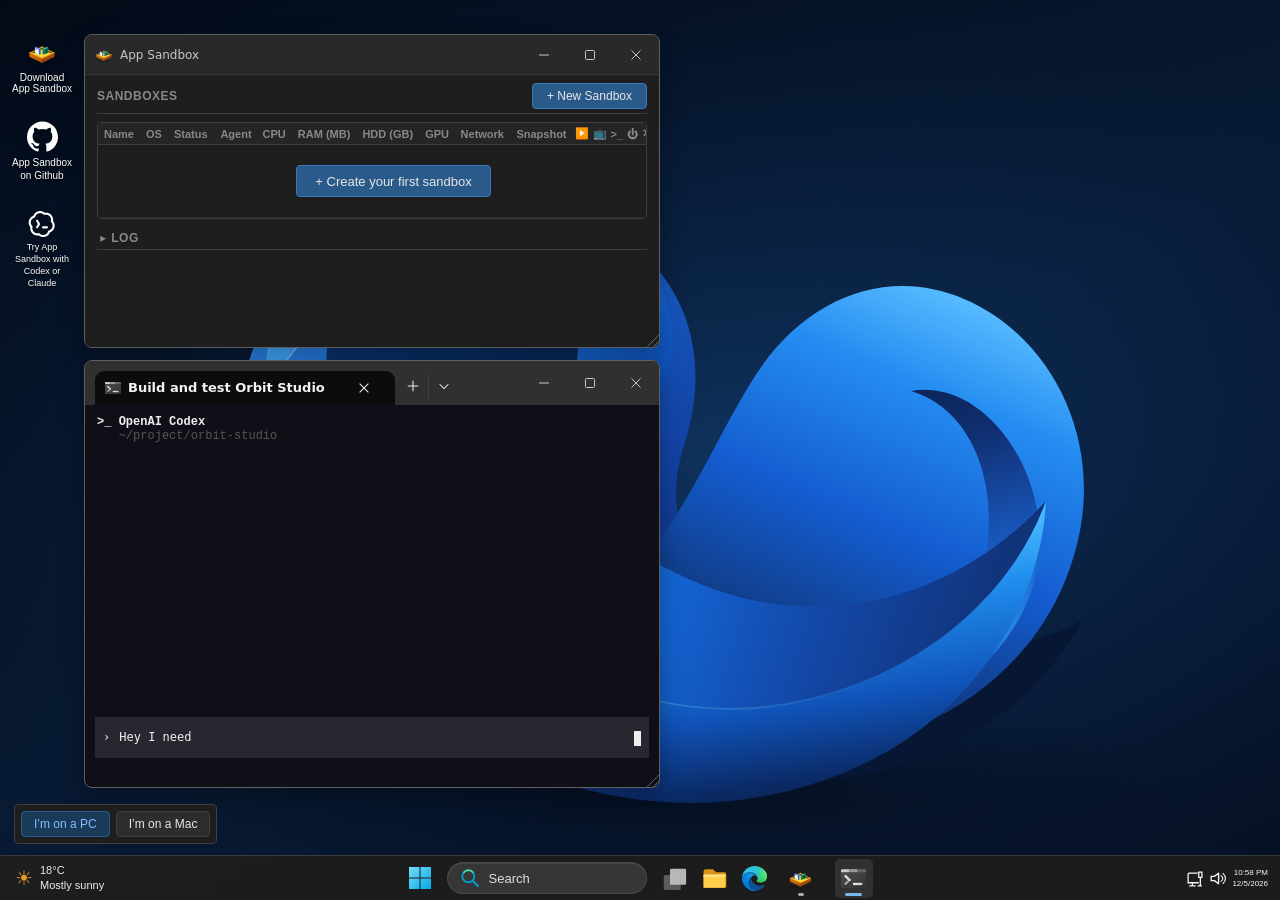
==== commit 71d482ed: "Use mobile viewport height, fix macOS touch close, and show local clocks" ====
--- a/index.html
+++ b/index.html
@@ -214,4 +214,4 @@
 <div class="demo-shell"><div class="demo-toolbar"><span><span class="live-dot"></span> <span id="demo-status">Ready to start</span></span><div><button id="replay">↻ Replay</button><button id="pause">Pause</button></div></div><div class="stage" id="stage"><div class="host-desktop"><div class="host-wallpaper"></div><div class="host-label">WINDOWS 11 HOST</div><div class="host-icons"><div class="bin-icon"></div><span>Recycle Bin</span><img src="assets/1bd6d68bc7bcb9cb.svg" alt="" width="30" height="30"><span>App Sandbox</span></div><div class="manager"><div class="titlebar"><span><img src="assets/1bd6d68bc7bcb9cb.svg" alt="" width="18" height="18">App Sandbox</span><span class="window-controls">−　□　×</span></div><iframe id="app" src="about:blank" title="App Sandbox"></iframe></div><div class="connection-line" aria-hidden="true"></div><div id="guest" class="guest-window"><div class="titlebar"><span><img src="assets/1bd6d68bc7bcb9cb.svg" alt="" width="18" height="18"><span id="guest-title">Windows-Dev Display 1920×1080</span></span><span class="guest-title-actions"><button id="minimize-guest" aria-label="Minimize guest display">−</button><button id="maximize-guest" aria-label="Maximize guest display">□</button><button id="close-guest" aria-label="Close guest display">×</button></span></div><div id="guest-desktop" class="guest-desktop"></div></div><div class="demo-pointer" aria-hidden="true"><svg viewBox="0 0 24 28" width="20" height="24"><path d="M3 2v21l5-6 5 10 4-2-5-9 8-1z" fill="white" stroke="#111" stroke-width="1.4"/></svg></div><div class="host-taskbar"><span class="weather">☀ <span>18°C<br>Mostly sunny</span></span><div class="task-icons"><span class="win-logo"></span><span class="task-search">⌕ <span>Search</span></span><span class="folder-icon"></span><span class="edge-icon"></span><img src="assets/1bd6d68bc7bcb9cb.svg" alt="App Sandbox" width="24" height="24"></div><span class="tray">⌃　◉　▱　♬　 <span>10:24 AM<br>11/5/2026</span></span></div></div></div><div class="experience-controls" role="group" aria-label="Explore VM capabilities"><button data-feature="desktop" aria-pressed="true">Desktop</button><button data-feature="ssh" aria-pressed="false"><img class="terminal-shortcut-icon" src="assets/a782d32012d11c4f.svg" alt=""><span>Terminal</span></button><button data-feature="clipboard" aria-pressed="false">Copy & paste</button><button data-feature="gpu" aria-pressed="false">GPU graphics</button><button data-feature="agent" aria-pressed="false"><svg class="codex-mark" viewBox="0 0 1024 1024" xmlns="http://www.w3.org/2000/svg" aria-hidden="true"><path fill="currentColor" fill-rule="evenodd" d="M425 38L460 38L460 39L472 39L472 40L480 40L480 41L492 42L492 43L497 43L497 44L501 44L501 45L506 45L506 46L509 46L509 47L517 48L517 49L520 49L520 50L523 50L523 51L526 51L526 52L532 53L532 54L534 54L534 55L540 56L540 57L542 57L542 58L544 58L544 59L547 59L547 60L549 60L549 61L551 61L551 62L553 62L553 63L556 63L556 64L558 64L558 65L560 65L560 66L564 67L565 69L567 69L567 70L569 70L569 71L573 72L574 74L578 75L578 76L579 76L579 77L581 77L582 79L584 79L584 80L586 80L587 82L589 82L591 85L593 85L594 87L596 87L598 90L600 90L602 93L604 93L604 94L605 94L607 97L609 97L611 100L612 100L612 99L618 99L618 98L625 98L625 97L634 97L634 96L664 95L664 96L681 96L681 97L697 98L697 99L709 100L709 101L718 102L718 103L726 104L726 105L729 105L729 106L733 106L733 107L736 107L736 108L739 108L739 109L745 110L745 111L747 111L747 112L753 113L753 114L755 114L755 115L758 115L758 116L760 116L760 117L762 117L762 118L765 118L765 119L767 119L767 120L769 120L769 121L771 121L771 122L773 122L773 123L775 123L775 124L777 124L777 125L779 125L779 126L783 127L784 129L786 129L786 130L790 131L791 133L795 134L796 136L798 136L799 138L801 138L802 140L804 140L805 142L807 142L808 144L810 144L812 147L814 147L816 150L818 150L821 154L823 154L823 155L824 155L827 159L829 159L829 160L830 160L830 161L831 161L831 162L832 162L832 163L833 163L833 164L834 164L834 165L835 165L835 166L836 166L836 167L837 167L837 168L838 168L838 169L839 169L839 170L840 170L840 171L841 171L841 172L842 172L842 173L843 173L843 174L844 174L844 175L845 175L845 176L846 176L846 177L847 177L847 178L848 178L848 179L849 179L849 180L850 180L850 181L854 184L854 186L855 186L855 187L859 190L859 192L863 195L863 197L866 199L866 201L867 201L867 202L869 203L869 205L872 207L872 209L873 209L873 210L874 210L874 212L876 213L877 217L878 217L878 218L879 218L879 220L881 221L881 223L882 223L883 227L885 228L885 230L886 230L886 232L887 232L887 234L888 234L888 236L889 236L889 238L890 238L890 240L891 240L891 242L892 242L892 244L893 244L893 246L894 246L894 248L895 248L895 250L896 250L896 252L897 252L897 255L898 255L898 257L899 257L899 260L900 260L900 262L901 262L901 265L902 265L902 268L903 268L903 270L904 270L904 273L905 273L905 276L906 276L906 280L907 280L907 283L908 283L908 287L909 287L909 290L910 290L911 298L912 298L912 303L913 303L913 308L914 308L914 314L915 314L915 321L916 321L916 329L917 329L917 341L918 341L918 371L917 371L917 383L916 383L916 391L915 391L914 403L915 403L915 404L917 405L917 407L921 410L921 412L924 414L924 416L926 417L926 419L929 421L929 423L931 424L931 426L933 427L933 429L934 429L934 430L935 430L935 432L937 433L938 437L940 438L940 440L941 440L941 442L942 442L943 446L945 447L945 449L946 449L946 451L947 451L947 453L948 453L948 455L949 455L949 457L950 457L950 459L951 459L951 461L952 461L952 464L953 464L953 466L954 466L954 468L955 468L955 471L956 471L956 473L957 473L957 475L958 475L959 481L960 481L960 483L961 483L961 486L962 486L962 489L963 489L963 492L964 492L964 496L965 496L965 499L966 499L966 503L967 503L967 507L968 507L968 511L969 511L969 515L970 515L970 520L971 520L971 525L972 525L972 531L973 531L974 548L975 548L975 567L976 567L976 574L975 574L975 593L974 593L973 610L972 610L972 616L971 616L971 621L970 621L970 626L969 626L969 631L968 631L967 639L966 639L966 642L965 642L965 646L964 646L964 649L963 649L963 652L962 652L962 655L961 655L960 661L959 661L958 666L957 666L957 668L956 668L956 671L955 671L955 673L954 673L954 675L953 675L953 678L952 678L952 680L951 680L951 682L950 682L950 684L949 684L949 686L948 686L948 688L947 688L947 690L946 690L946 692L945 692L945 694L944 694L943 698L941 699L940 703L938 704L937 708L935 709L935 711L934 711L934 713L932 714L932 716L930 717L930 719L927 721L927 723L926 723L926 724L925 724L925 726L922 728L922 730L918 733L918 735L917 735L917 736L913 739L913 741L912 741L912 742L911 742L911 743L910 743L910 744L909 744L909 745L908 745L908 746L904 749L904 751L903 751L903 752L902 752L902 753L901 753L901 754L900 754L900 755L899 755L899 756L898 756L895 760L893 760L893 761L892 761L892 762L891 762L891 763L890 763L890 764L889 764L889 765L888 765L885 769L883 769L883 770L882 770L879 774L877 774L875 777L873 777L873 778L872 778L871 780L869 780L867 783L865 783L864 785L862 785L861 787L859 787L858 789L856 789L856 790L855 790L855 791L853 791L852 793L848 794L847 796L845 796L845 797L841 798L840 800L838 800L838 801L836 801L836 802L834 802L834 803L832 803L832 804L830 804L830 805L828 805L828 806L826 806L826 807L824 807L824 808L821 808L821 809L819 809L819 810L817 810L817 811L814 811L814 812L812 812L812 813L810 813L810 814L804 815L804 816L802 817L802 820L801 820L801 823L800 823L800 825L799 825L799 828L798 828L798 830L797 830L797 832L796 832L796 835L795 835L795 837L794 837L794 839L793 839L793 841L792 841L792 843L791 843L791 845L790 845L790 847L789 847L789 849L788 849L788 851L787 851L786 855L784 856L784 858L783 858L782 862L780 863L779 867L777 868L777 870L775 871L775 873L773 874L773 876L770 878L770 880L768 881L768 883L767 883L767 884L765 885L765 887L761 890L761 892L757 895L757 897L756 897L756 898L755 898L755 899L754 899L754 900L753 900L753 901L749 904L749 906L748 906L748 907L747 907L747 908L746 908L746 909L745 909L745 910L744 910L744 911L743 911L743 912L742 912L742 913L741 913L741 914L740 914L740 915L739 915L736 919L734 919L734 920L733 920L733 921L732 921L732 922L731 922L731 923L730 923L727 927L725 927L722 931L720 931L720 932L719 932L717 935L715 935L713 938L711 938L710 940L708 940L706 943L704 943L703 945L701 945L701 946L700 946L700 947L698 947L697 949L695 949L695 950L693 950L692 952L688 953L687 955L685 955L685 956L683 956L683 957L681 957L681 958L679 958L679 959L677 959L677 960L675 960L675 961L673 961L673 962L671 962L671 963L669 963L669 964L667 964L667 965L665 965L665 966L663 966L663 967L660 967L660 968L658 968L658 969L655 969L655 970L653 970L653 971L650 971L650 972L648 972L648 973L645 973L645 974L642 974L642 975L639 975L639 976L636 976L636 977L633 977L633 978L629 978L629 979L626 979L626 980L618 981L618 982L613 982L613 983L608 983L608 984L603 984L603 985L597 985L597 986L590 986L590 987L580 987L580 988L577 988L534 988L534 987L524 987L524 986L517 986L517 985L505 984L505 983L496 982L496 981L488 980L488 979L485 979L485 978L481 978L481 977L478 977L478 976L475 976L475 975L472 975L472 974L466 973L466 972L464 972L464 971L461 971L461 970L459 970L459 969L456 969L456 968L454 968L454 967L452 967L452 966L450 966L450 965L448 965L448 964L445 964L445 963L443 963L443 962L439 961L438 959L436 959L436 958L434 958L434 957L430 956L429 954L425 953L424 951L420 950L419 948L417 948L416 946L414 946L413 944L411 944L409 941L407 941L406 939L404 939L402 936L400 936L397 932L395 932L395 931L394 931L392 928L390 928L390 927L378 928L378 929L369 929L369 930L357 930L357 931L329 931L329 930L316 930L316 929L301 928L301 927L296 927L296 926L291 926L291 925L286 925L286 924L282 924L282 923L278 923L278 922L270 921L270 920L267 920L267 919L264 919L264 918L261 918L261 917L258 917L258 916L252 915L252 914L247 913L247 912L245 912L245 911L242 911L242 910L240 910L240 909L238 909L238 908L235 908L235 907L233 907L233 906L231 906L231 905L229 905L229 904L227 904L227 903L225 903L225 902L223 902L223 901L221 901L221 900L217 899L216 897L214 897L214 896L210 895L210 894L209 894L209 893L207 893L206 891L202 890L201 888L199 888L198 886L196 886L195 884L193 884L191 881L189 881L187 878L185 878L183 875L181 875L178 871L176 871L176 870L175 870L175 869L174 869L171 865L169 865L169 864L168 864L168 863L167 863L167 862L166 862L166 861L165 861L165 860L164 860L164 859L163 859L163 858L162 858L162 857L161 857L161 856L160 856L160 855L159 855L159 854L158 854L158 853L157 853L157 852L156 852L156 851L155 851L155 850L154 850L154 849L153 849L153 848L149 845L149 843L148 843L148 842L147 842L147 841L143 838L143 836L139 833L139 831L138 831L138 830L135 828L135 826L132 824L132 822L130 821L130 819L128 818L128 816L126 815L126 813L124 812L124 810L123 810L123 809L122 809L122 807L120 806L120 804L119 804L118 800L116 799L116 797L115 797L115 795L114 795L114 793L113 793L113 791L112 791L112 789L111 789L111 787L110 787L110 785L109 785L109 783L108 783L108 781L107 781L107 779L106 779L106 777L105 777L105 775L104 775L104 772L103 772L103 770L102 770L102 768L101 768L100 762L99 762L99 760L98 760L98 757L97 757L97 754L96 754L96 751L95 751L95 748L94 748L94 745L93 745L92 737L91 737L91 734L90 734L90 729L89 729L88 720L87 720L87 715L86 715L85 701L84 701L84 691L83 691L83 650L84 650L84 640L85 640L85 632L86 632L86 626L87 626L87 624L86 624L86 622L85 622L85 621L81 618L81 616L78 614L78 612L75 610L75 608L72 606L72 604L70 603L70 601L68 600L68 598L66 597L66 595L65 595L65 594L64 594L64 592L62 591L61 587L59 586L59 584L58 584L57 580L55 579L55 577L54 577L54 575L53 575L53 573L52 573L52 571L51 571L51 569L50 569L50 567L49 567L49 565L48 565L48 562L47 562L47 560L46 560L46 558L45 558L45 555L44 555L44 553L43 553L43 550L42 550L42 548L41 548L41 545L40 545L40 542L39 542L39 539L38 539L38 536L37 536L37 533L36 533L36 530L35 530L35 526L34 526L34 523L33 523L32 514L31 514L31 510L30 510L29 499L28 499L27 483L26 483L26 469L25 469L25 441L26 441L26 428L27 428L28 413L29 413L29 408L30 408L30 403L31 403L31 398L32 398L32 394L33 394L34 386L35 386L36 379L37 379L37 376L38 376L38 373L39 373L40 367L41 367L41 365L42 365L43 359L44 359L44 357L45 357L45 354L46 354L46 352L47 352L47 350L48 350L48 348L49 348L49 345L50 345L50 343L51 343L51 341L52 341L52 339L53 339L53 337L54 337L55 333L57 332L57 330L58 330L58 328L59 328L60 324L62 323L63 319L65 318L65 316L67 315L67 313L69 312L69 310L71 309L71 307L73 306L73 304L76 302L76 300L79 298L79 296L82 294L82 292L83 292L83 291L87 288L87 286L88 286L88 285L89 285L89 284L90 284L90 283L91 283L91 282L95 279L95 277L96 277L96 276L97 276L97 275L98 275L98 274L99 274L99 273L100 273L100 272L101 272L101 271L102 271L102 270L103 270L103 269L104 269L104 268L105 268L108 264L110 264L110 263L111 263L111 262L112 262L112 261L113 261L116 257L118 257L118 256L119 256L122 252L124 252L124 251L125 251L127 248L129 248L131 245L133 245L134 243L136 243L137 241L139 241L141 238L145 237L146 235L148 235L149 233L153 232L154 230L156 230L156 229L160 228L161 226L163 226L163 225L165 225L165 224L167 224L167 223L169 223L169 222L171 222L171 221L173 221L173 220L175 220L175 219L177 219L177 218L180 218L180 217L182 217L182 216L184 216L184 215L187 215L187 214L189 214L189 213L192 213L192 212L194 212L194 211L197 211L197 210L198 210L198 208L199 208L200 202L201 202L201 200L202 200L202 197L203 197L203 195L204 195L204 193L205 193L205 191L206 191L206 188L207 188L207 186L208 186L208 184L209 184L209 182L210 182L210 180L211 180L212 176L214 175L214 173L215 173L215 171L216 171L217 167L219 166L220 162L222 161L222 159L224 158L224 156L226 155L226 153L228 152L228 150L230 149L230 147L233 145L233 143L236 141L236 139L239 137L239 135L240 135L240 134L244 131L244 129L245 129L245 128L246 128L246 127L247 127L247 126L251 123L251 121L252 121L252 120L253 120L253 119L254 119L254 118L255 118L255 117L256 117L256 116L257 116L257 115L258 115L258 114L259 114L259 113L260 113L260 112L261 112L261 111L262 111L265 107L267 107L267 106L268 106L268 105L269 105L269 104L270 104L270 103L271 103L274 99L276 99L279 95L281 95L281 94L282 94L284 91L286 91L288 88L290 88L291 86L293 86L295 83L297 83L298 81L302 80L302 79L303 79L303 78L305 78L306 76L310 75L311 73L315 72L316 70L318 70L318 69L320 69L320 68L322 68L322 67L324 67L324 66L326 66L326 65L328 65L328 64L330 64L330 63L332 63L332 62L334 62L334 61L337 61L337 60L339 60L339 59L341 59L341 58L344 58L344 57L346 57L346 56L349 56L349 55L351 55L351 54L354 54L354 53L357 53L357 52L360 52L360 51L363 51L363 50L366 50L366 49L369 49L369 48L373 48L373 47L376 47L376 46L384 45L384 44L389 44L389 43L394 43L394 42L400 42L400 41L406 41L406 40L414 40L414 39L425 39L425 38Z M425 115L424 115L424 116L416 116L416 117L410 117L410 118L405 118L405 119L396 120L396 121L393 121L393 122L389 122L389 123L386 123L386 124L380 125L380 126L375 127L375 128L373 128L373 129L370 129L370 130L368 130L368 131L366 131L366 132L364 132L364 133L362 133L362 134L360 134L360 135L358 135L358 136L356 136L356 137L354 137L354 138L350 139L349 141L345 142L344 144L342 144L341 146L339 146L338 148L336 148L336 149L335 149L334 151L332 151L330 154L328 154L328 155L327 155L324 159L322 159L322 160L321 160L321 161L320 161L320 162L319 162L319 163L318 163L318 164L317 164L317 165L316 165L316 166L315 166L315 167L314 167L314 168L313 168L313 169L312 169L312 170L311 170L311 171L310 171L310 172L309 172L309 173L308 173L308 174L307 174L307 175L303 178L303 180L302 180L302 181L298 184L298 186L295 188L295 190L293 191L293 193L292 193L292 194L290 195L290 197L288 198L287 202L285 203L284 207L282 208L282 210L281 210L281 212L280 212L280 214L279 214L279 216L278 216L278 218L277 218L277 220L276 220L276 222L275 222L275 224L274 224L274 227L273 227L273 229L272 229L272 231L271 231L271 234L270 234L270 237L269 237L269 240L268 240L268 243L267 243L267 246L266 246L266 249L265 249L264 256L263 256L263 258L262 258L261 262L259 263L259 265L258 265L258 266L257 266L257 267L256 267L256 268L255 268L252 272L250 272L249 274L247 274L247 275L245 275L245 276L242 276L242 277L239 277L239 278L236 278L236 279L233 279L233 280L229 280L229 281L223 282L223 283L221 283L221 284L218 284L218 285L216 285L216 286L213 286L213 287L211 287L211 288L209 288L209 289L207 289L207 290L205 290L205 291L203 291L203 292L201 292L201 293L199 293L199 294L197 294L197 295L193 296L192 298L188 299L187 301L185 301L184 303L182 303L181 305L179 305L179 306L178 306L177 308L175 308L173 311L171 311L171 312L170 312L167 316L165 316L165 317L164 317L164 318L163 318L163 319L162 319L162 320L161 320L161 321L160 321L160 322L159 322L159 323L158 323L158 324L157 324L157 325L156 325L156 326L155 326L155 327L154 327L154 328L153 328L153 329L152 329L152 330L151 330L151 331L150 331L150 332L146 335L146 337L145 337L145 338L142 340L142 342L138 345L138 347L136 348L136 350L133 352L133 354L131 355L130 359L128 360L127 364L125 365L125 367L124 367L124 369L123 369L123 371L122 371L122 373L121 373L121 375L120 375L120 377L119 377L119 379L118 379L118 381L117 381L117 384L116 384L116 386L115 386L115 388L114 388L114 391L113 391L113 394L112 394L112 397L111 397L111 400L110 400L110 403L109 403L109 406L108 406L108 410L107 410L107 414L106 414L106 419L105 419L105 424L104 424L103 440L102 440L102 472L103 472L104 487L105 487L105 492L106 492L106 497L107 497L108 505L109 505L109 508L110 508L110 512L111 512L111 515L112 515L112 517L113 517L113 520L114 520L114 523L115 523L115 525L116 525L116 528L117 528L117 530L118 530L118 532L119 532L119 534L120 534L120 536L121 536L121 539L123 540L123 542L124 542L124 544L125 544L126 548L128 549L129 553L131 554L131 556L133 557L133 559L135 560L135 562L137 563L137 565L138 565L138 566L140 567L140 569L144 572L144 574L145 574L145 575L146 575L146 576L147 576L147 577L148 577L148 578L149 578L149 579L153 582L153 584L154 584L154 585L155 585L155 586L156 586L156 587L160 590L160 592L162 593L162 595L163 595L163 597L164 597L164 599L165 599L165 602L166 602L166 606L167 606L167 618L166 618L166 623L165 623L165 626L164 626L164 631L163 631L163 636L162 636L162 641L161 641L160 661L159 661L159 680L160 680L160 692L161 692L161 699L162 699L163 710L164 710L164 714L165 714L165 718L166 718L166 722L167 722L167 725L168 725L168 728L169 728L170 734L171 734L171 736L172 736L172 739L173 739L173 741L174 741L174 744L175 744L175 746L176 746L176 748L177 748L177 750L178 750L178 752L179 752L179 754L180 754L180 756L181 756L181 758L182 758L183 762L185 763L186 767L188 768L188 770L190 771L190 773L192 774L192 776L194 777L194 779L195 779L195 780L197 781L197 783L201 786L201 788L202 788L202 789L203 789L203 790L207 793L207 795L208 795L208 796L209 796L209 797L210 797L210 798L211 798L211 799L212 799L212 800L213 800L213 801L214 801L214 802L215 802L215 803L216 803L219 807L221 807L221 808L222 808L222 809L223 809L226 813L228 813L228 814L229 814L231 817L233 817L235 820L237 820L238 822L240 822L240 823L241 823L241 824L243 824L244 826L248 827L249 829L253 830L254 832L256 832L256 833L258 833L258 834L260 834L260 835L262 835L262 836L264 836L264 837L266 837L266 838L269 838L269 839L271 839L271 840L273 840L273 841L276 841L276 842L278 842L278 843L281 843L281 844L284 844L284 845L287 845L287 846L290 846L290 847L294 847L294 848L301 849L301 850L306 850L306 851L311 851L311 852L326 853L326 854L361 854L361 853L369 853L369 852L375 852L375 851L385 850L385 849L394 848L394 847L409 847L409 848L416 849L416 850L420 851L421 853L423 853L423 854L424 854L424 855L425 855L425 856L426 856L426 857L427 857L427 858L428 858L431 862L433 862L433 863L434 863L434 864L435 864L435 865L436 865L436 866L437 866L440 870L442 870L444 873L446 873L448 876L450 876L452 879L454 879L454 880L455 880L455 881L457 881L458 883L462 884L463 886L467 887L468 889L470 889L470 890L472 890L472 891L474 891L474 892L476 892L476 893L478 893L478 894L480 894L480 895L482 895L482 896L485 896L485 897L487 897L487 898L489 898L489 899L492 899L492 900L495 900L495 901L497 901L497 902L500 902L500 903L503 903L503 904L507 904L507 905L510 905L510 906L519 907L519 908L524 908L524 909L529 909L529 910L549 911L549 912L566 912L566 911L576 911L579 911L579 910L586 910L586 909L592 909L592 908L597 908L597 907L601 907L601 906L609 905L609 904L612 904L612 903L615 903L615 902L618 902L618 901L624 900L624 899L626 899L626 898L629 898L629 897L631 897L631 896L633 896L633 895L635 895L635 894L638 894L638 893L640 893L640 892L644 891L645 889L647 889L647 888L651 887L652 885L656 884L657 882L659 882L660 880L662 880L663 878L665 878L665 877L666 877L667 875L669 875L671 872L673 872L673 871L674 871L677 867L679 867L679 866L680 866L680 865L681 865L681 864L682 864L682 863L683 863L683 862L684 862L684 861L685 861L685 860L686 860L686 859L687 859L687 858L688 858L688 857L689 857L689 856L690 856L690 855L691 855L691 854L692 854L692 853L693 853L693 852L697 849L697 847L698 847L698 846L702 843L702 841L705 839L705 837L708 835L708 833L710 832L710 830L712 829L712 827L713 827L713 826L714 826L714 824L716 823L716 821L717 821L718 817L720 816L720 814L721 814L721 812L722 812L722 810L723 810L723 808L724 808L724 806L725 806L725 804L726 804L726 801L727 801L728 796L729 796L729 794L730 794L730 791L731 791L731 789L732 789L732 786L733 786L733 783L734 783L734 779L735 779L735 776L736 776L737 770L738 770L738 768L739 768L740 764L742 763L742 761L743 761L743 760L744 760L744 759L745 759L745 758L746 758L749 754L751 754L752 752L754 752L754 751L756 751L756 750L759 750L759 749L762 749L762 748L766 748L766 747L769 747L769 746L772 746L772 745L775 745L775 744L781 743L781 742L783 742L783 741L786 741L786 740L788 740L788 739L790 739L790 738L793 738L793 737L795 737L795 736L797 736L797 735L801 734L802 732L804 732L804 731L808 730L809 728L813 727L814 725L816 725L817 723L819 723L820 721L822 721L822 720L823 720L824 718L826 718L828 715L830 715L833 711L835 711L835 710L836 710L836 709L837 709L837 708L838 708L838 707L839 707L839 706L840 706L840 705L841 705L841 704L842 704L842 703L843 703L843 702L844 702L844 701L845 701L845 700L846 700L846 699L847 699L847 698L848 698L848 697L849 697L849 696L850 696L850 695L851 695L851 694L855 691L855 689L856 689L856 688L859 686L859 684L863 681L863 679L865 678L865 676L868 674L868 672L870 671L871 667L873 666L874 662L876 661L876 659L877 659L877 657L878 657L878 655L879 655L879 653L880 653L880 651L881 651L881 649L882 649L882 647L883 647L883 644L884 644L884 642L885 642L885 640L886 640L886 637L887 637L887 635L888 635L888 632L889 632L889 629L890 629L890 626L891 626L891 623L892 623L892 619L893 619L893 615L894 615L894 611L895 611L895 606L896 606L896 601L897 601L898 584L899 584L899 557L898 557L897 540L896 540L895 530L894 530L894 526L893 526L893 522L892 522L892 519L891 519L891 515L890 515L889 509L888 509L888 507L887 507L886 501L885 501L885 499L884 499L884 497L883 497L883 494L882 494L882 492L881 492L881 490L880 490L880 488L879 488L879 486L878 486L877 482L875 481L874 477L872 476L871 472L869 471L869 469L867 468L867 466L865 465L865 463L864 463L864 462L862 461L862 459L858 456L858 454L857 454L857 453L853 450L853 448L852 448L852 447L851 447L851 446L850 446L850 445L849 445L849 444L848 444L848 443L847 443L847 442L846 442L846 441L845 441L845 440L841 437L841 435L839 434L839 432L837 431L837 428L836 428L836 426L835 426L835 422L834 422L834 407L835 407L835 403L836 403L836 399L837 399L837 394L838 394L838 389L839 389L839 383L840 383L842 353L841 353L841 337L840 337L839 323L838 323L838 318L837 318L837 314L836 314L836 310L835 310L835 306L834 306L834 302L833 302L833 299L832 299L831 293L830 293L830 291L829 291L829 288L828 288L828 286L827 286L827 283L826 283L826 281L825 281L825 279L824 279L824 277L823 277L823 275L822 275L822 273L821 273L821 271L820 271L820 269L819 269L819 267L818 267L817 263L815 262L814 258L812 257L812 255L810 254L810 252L808 251L808 249L807 249L807 248L805 247L805 245L801 242L801 240L800 240L800 239L796 236L796 234L795 234L795 233L794 233L794 232L793 232L793 231L792 231L792 230L791 230L791 229L790 229L790 228L789 228L789 227L788 227L788 226L787 226L787 225L786 225L786 224L785 224L785 223L784 223L784 222L783 222L783 221L782 221L779 217L777 217L777 216L776 216L773 212L771 212L771 211L770 211L769 209L767 209L765 206L763 206L762 204L760 204L759 202L757 202L757 201L756 201L756 200L754 200L753 198L751 198L751 197L747 196L746 194L744 194L744 193L742 193L742 192L740 192L740 191L738 191L738 190L736 190L736 189L734 189L734 188L731 188L731 187L729 187L729 186L727 186L727 185L724 185L724 184L721 184L721 183L719 183L719 182L713 181L713 180L709 180L709 179L702 178L702 177L698 177L698 176L688 175L688 174L671 173L671 172L644 172L644 173L627 174L627 175L617 176L617 177L613 177L613 178L609 178L609 179L604 179L604 180L594 180L594 179L589 179L589 178L586 178L586 177L584 177L584 176L580 175L579 173L577 173L577 172L576 172L576 171L575 171L575 170L574 170L574 169L573 169L573 168L572 168L572 167L571 167L571 166L570 166L570 165L569 165L566 161L564 161L564 160L563 160L563 159L562 159L559 155L557 155L554 151L552 151L550 148L548 148L547 146L545 146L544 144L542 144L542 143L541 143L541 142L539 142L538 140L534 139L533 137L531 137L531 136L529 136L529 135L527 135L527 134L525 134L525 133L523 133L523 132L521 132L521 131L519 131L519 130L517 130L517 129L514 129L514 128L512 128L512 127L509 127L509 126L507 126L507 125L504 125L504 124L501 124L501 123L498 123L498 122L494 122L494 121L491 121L491 120L487 120L487 119L482 119L482 118L477 118L477 117L471 117L471 116L463 116L463 115L425 115Z M325 355L340 355L340 356L344 356L344 357L349 358L349 359L353 360L354 362L356 362L356 363L357 363L357 364L358 364L358 365L359 365L359 366L363 369L363 371L365 372L365 374L366 374L366 376L368 377L369 381L371 382L372 386L374 387L375 391L377 392L378 396L380 397L381 401L383 402L384 406L386 407L387 411L389 412L390 416L392 417L393 421L395 422L396 426L398 427L399 431L401 432L402 436L404 437L405 441L407 442L408 446L410 447L411 451L413 452L414 456L416 457L417 461L419 462L420 466L422 467L423 471L425 472L426 476L428 477L429 481L431 482L432 486L434 487L435 491L437 492L437 494L438 494L438 496L439 496L439 498L440 498L440 500L441 500L442 507L443 507L443 519L442 519L442 523L441 523L441 526L440 526L439 531L437 532L436 536L434 537L433 541L431 542L430 546L428 547L427 551L425 552L424 556L422 557L421 561L419 562L418 566L416 567L415 571L413 572L412 576L410 577L409 581L407 582L406 586L404 587L403 591L401 592L400 596L398 597L397 601L395 602L394 606L392 607L391 611L389 612L388 616L386 617L385 621L383 622L382 626L380 627L379 631L377 632L376 636L374 637L374 639L373 639L373 641L371 642L370 646L368 647L367 651L365 652L365 654L363 655L363 657L362 657L359 661L357 661L355 664L353 664L353 665L351 665L351 666L349 666L349 667L347 667L347 668L346 668L343 668L343 669L338 669L338 670L328 670L328 669L323 669L323 668L320 668L320 667L318 667L318 666L316 666L316 665L312 664L311 662L309 662L309 661L308 661L308 660L307 660L307 659L303 656L303 654L302 654L302 653L301 653L301 651L299 650L298 645L297 645L297 642L296 642L296 638L295 638L295 624L296 624L296 620L297 620L297 618L298 618L299 613L301 612L302 608L304 607L305 603L307 602L308 598L310 597L311 593L313 592L314 588L316 587L317 583L319 582L320 578L322 577L323 573L325 572L326 568L328 567L329 563L331 562L332 558L334 557L335 553L337 552L338 548L340 547L341 543L343 542L344 538L346 537L347 533L349 532L350 528L352 527L352 525L353 525L354 521L356 520L357 516L359 515L359 511L357 510L356 506L354 505L353 501L351 500L350 496L348 495L347 491L345 490L344 486L342 485L341 481L339 480L338 476L336 475L335 471L333 470L332 466L330 465L329 461L327 460L326 456L324 455L323 451L321 450L320 446L318 445L317 441L315 440L314 436L312 435L311 431L309 430L308 426L306 425L305 421L303 420L302 416L300 415L300 413L299 413L299 411L298 411L298 409L297 409L297 407L296 407L295 400L294 400L294 387L295 387L295 382L296 382L296 379L297 379L297 377L298 377L298 375L299 375L300 371L301 371L301 370L302 370L302 369L303 369L303 368L304 368L304 367L305 367L305 366L306 366L309 362L311 362L312 360L314 360L314 359L316 359L316 358L318 358L318 357L321 357L321 356L325 356L325 355Z M541 595L700 595L700 596L707 597L707 598L709 598L709 599L713 600L715 603L717 603L717 604L718 604L718 605L719 605L719 606L723 609L723 611L725 612L725 614L727 615L727 618L728 618L729 623L730 623L731 637L730 637L730 643L729 643L728 649L727 649L726 653L724 654L724 656L723 656L723 657L722 657L722 658L721 658L721 659L720 659L720 660L719 660L719 661L718 661L715 665L713 665L712 667L710 667L710 668L708 668L708 669L705 669L705 670L701 670L701 671L699 671L694 671L694 672L546 672L546 671L539 671L539 670L533 669L533 668L531 668L531 667L527 666L524 662L522 662L522 661L519 659L519 657L516 655L516 653L514 652L513 647L512 647L512 644L511 644L511 640L510 640L510 626L511 626L512 619L513 619L513 617L514 617L515 613L517 612L517 610L518 610L518 609L519 609L519 608L520 608L520 607L521 607L521 606L522 606L522 605L523 605L526 601L530 600L531 598L534 598L534 597L537 597L537 596L541 596L541 595Z"/></svg>
 <span>Try App Sandbox with Codex or Claude</span></button></div><div class="demo-caption"><span id="step"><b>01</b> Start a sandbox</span><span>App Sandbox</span><a href="#experience" id="open-actual-ui">Explore actual UI <svg class="external-icon" viewBox="0 0 12 12" aria-hidden="true"><path d="M3 9 9 3M3 3h6v6"/></svg></a></div></div>
 <div class="benefits"><article><span class="feature-icon"><svg viewBox="0 0 28 28" aria-hidden="true"><rect x="4" y="4" width="20" height="20" rx="2"/><path d="M9 9h10v10H9z"/></svg></span><h3>Keep it contained.</h3><p>Give experiments a machine of their own. Keep your everyday environment out of the equation.</p></article><article><span class="feature-icon"><svg class="external-icon" viewBox="0 0 12 12" aria-hidden="true"><path d="M3 9 9 3M3 3h6v6"/></svg></span><h3>Make room for performance.</h3><p>Configure CPU, memory and storage. GPU-PV acceleration is available for supported Windows configurations.</p></article><article><span class="feature-icon"><svg viewBox="0 0 28 28" aria-hidden="true"><path d="M8 6v16M8 16h5a7 7 0 0 0 7-7V6"/><circle cx="8" cy="5" r="2"/><circle cx="20" cy="5" r="2"/><circle cx="8" cy="23" r="2"/></svg></span><h3>Try. Save. Try again.</h3><p>Manage your sandboxes and explore snapshots in the same straightforward interface.</p></article></div></section>
-<section id="download" class="downloads"><a class="download-close" href="#experience" aria-label="Close downloads">×</a><div class="download-dialog"><h3>Download AppSandbox</h3><p>Select the package for your host computer.</p><table class="download-table"><thead><tr><th>Operating system</th><th>Architecture</th><th></th></tr></thead><tbody><tr><td>Windows</td><td>Intel / AMD · x64</td><td><a class="app-download-button" data-download="win-x64" href="https://github.com/jamesstringer90/appsandbox/releases/download/v0.1.9/AppSandbox-0.1.9-win-x64.zip">Download now</a></td></tr><tr><td>Windows</td><td>ARM64</td><td><a class="app-download-button" data-download="win-arm64" href="https://github.com/jamesstringer90/appsandbox/releases/download/v0.1.9/AppSandbox-0.1.9-win-arm64.zip">Download now</a></td></tr><tr><td>macOS</td><td>Apple silicon · ARM64</td><td><a class="app-download-button" data-download="mac-arm64" href="https://github.com/jamesstringer90/appsandbox/releases/download/v0.1.9/AppSandbox-0.1.9-mac-arm64.zip">Download now</a></td></tr></tbody></table><div class="download-dialog-actions"><a class="app-dialog-button" href="#experience">Close</a></div></div></section></main><footer><a class="brand" href="#"><img src="assets/1bd6d68bc7bcb9cb.svg" alt="" width="27" height="27">App Sandbox</a><span>A place to experiment.</span><a href="https://github.com/jamesstringer90/appsandbox">Built in the open <svg class="external-icon" viewBox="0 0 12 12" aria-hidden="true"><path d="M3 9 9 3M3 3h6v6"/></svg></a></footer><script src="scripts/desktop-art.js"></script><script src="scripts/app-documents.js"></script><script src="scripts/xterm.js"></script><script src="scripts/mac-desktop.js"></script><script src="scripts/host-detection.js"></script><script src="scripts/site.js"></script><script src="scripts/webgl-workload.js"></script><script src="scripts/file-transfer.js"></script><script src="scripts/sample-build.js"></script><script src="scripts/design-build.js"></script><script src="scripts/agent-demo.js"></script><script src="scripts/experience.js"></script><script src="scripts/window-drag.js"></script><script src="scripts/taskbar-state.js"></script><script src="scripts/window-layout.js"></script><script src="scripts/native-chrome.js"></script><script src="scripts/open-app.js"></script><div class="host-choice" aria-label="Host computer"><button data-host-choice="windows">I’m on a PC</button><button data-host-choice="mac">I’m on a Mac</button></div><script src="scripts/host-switch.js"></script><a class="desktop-github" href="https://github.com/jamesstringer90/appsandbox" target="_blank" rel="noopener" aria-label="App Sandbox on Github"><svg viewBox="0 0 24 24" aria-hidden="true"><path fill="currentColor" d="M12 .297C5.37.297 0 5.67 0 12.297c0 5.303 3.438 9.8 8.205 11.385.6.113.82-.258.82-.577 0-.285-.01-1.04-.015-2.04-3.338.724-4.043-1.61-4.043-1.61-.546-1.387-1.333-1.756-1.333-1.756-1.09-.745.083-.729.083-.729 1.205.085 1.839 1.237 1.839 1.237 1.07 1.835 2.809 1.305 3.495.998.108-.776.418-1.305.762-1.605-2.665-.305-5.466-1.334-5.466-5.93 0-1.31.465-2.38 1.235-3.22-.135-.303-.54-1.523.105-3.176 0 0 1.005-.322 3.3 1.23a11.49 11.49 0 0 1 6 0c2.28-1.552 3.285-1.23 3.285-1.23.645 1.653.24 2.873.12 3.176.765.84 1.23 1.91 1.23 3.22 0 4.61-2.805 5.625-5.475 5.92.42.36.81 1.096.81 2.22 0 1.606-.015 2.896-.015 3.286 0 .315.21.69.825.57C20.565 22.092 24 17.592 24 12.297c0-6.627-5.373-12-12-12"/></svg><span>App Sandbox on Github</span></a><script src="scripts/desktop-shortcuts.js"></script><script src="scripts/startup.js"></script></body></html>
+<section id="download" class="downloads"><a class="download-close" href="#experience" aria-label="Close downloads">×</a><div class="download-dialog"><h3>Download AppSandbox</h3><p>Select the package for your host computer.</p><table class="download-table"><thead><tr><th>Operating system</th><th>Architecture</th><th></th></tr></thead><tbody><tr><td>Windows</td><td>Intel / AMD · x64</td><td><a class="app-download-button" data-download="win-x64" href="https://github.com/jamesstringer90/appsandbox/releases/download/v0.1.9/AppSandbox-0.1.9-win-x64.zip">Download now</a></td></tr><tr><td>Windows</td><td>ARM64</td><td><a class="app-download-button" data-download="win-arm64" href="https://github.com/jamesstringer90/appsandbox/releases/download/v0.1.9/AppSandbox-0.1.9-win-arm64.zip">Download now</a></td></tr><tr><td>macOS</td><td>Apple silicon · ARM64</td><td><a class="app-download-button" data-download="mac-arm64" href="https://github.com/jamesstringer90/appsandbox/releases/download/v0.1.9/AppSandbox-0.1.9-mac-arm64.zip">Download now</a></td></tr></tbody></table><div class="download-dialog-actions"><a class="app-dialog-button" href="#experience">Close</a></div></div></section></main><footer><a class="brand" href="#"><img src="assets/1bd6d68bc7bcb9cb.svg" alt="" width="27" height="27">App Sandbox</a><span>A place to experiment.</span><a href="https://github.com/jamesstringer90/appsandbox">Built in the open <svg class="external-icon" viewBox="0 0 12 12" aria-hidden="true"><path d="M3 9 9 3M3 3h6v6"/></svg></a></footer><script src="scripts/desktop-art.js"></script><script src="scripts/app-documents.js"></script><script src="scripts/xterm.js"></script><script src="scripts/mac-desktop.js"></script><script src="scripts/host-detection.js"></script><script src="scripts/site.js"></script><script src="scripts/webgl-workload.js"></script><script src="scripts/file-transfer.js"></script><script src="scripts/sample-build.js"></script><script src="scripts/design-build.js"></script><script src="scripts/agent-demo.js"></script><script src="scripts/experience.js"></script><script src="scripts/window-drag.js"></script><script src="scripts/taskbar-state.js"></script><script src="scripts/window-layout.js"></script><script src="scripts/native-chrome.js"></script><script src="scripts/open-app.js"></script><div class="host-choice" aria-label="Host computer"><button data-host-choice="windows">I’m on a PC</button><button data-host-choice="mac">I’m on a Mac</button></div><script src="scripts/host-switch.js"></script><a class="desktop-github" href="https://github.com/jamesstringer90/appsandbox" target="_blank" rel="noopener" aria-label="App Sandbox on Github"><svg viewBox="0 0 24 24" aria-hidden="true"><path fill="currentColor" d="M12 .297C5.37.297 0 5.67 0 12.297c0 5.303 3.438 9.8 8.205 11.385.6.113.82-.258.82-.577 0-.285-.01-1.04-.015-2.04-3.338.724-4.043-1.61-4.043-1.61-.546-1.387-1.333-1.756-1.333-1.756-1.09-.745.083-.729.083-.729 1.205.085 1.839 1.237 1.839 1.237 1.07 1.835 2.809 1.305 3.495.998.108-.776.418-1.305.762-1.605-2.665-.305-5.466-1.334-5.466-5.93 0-1.31.465-2.38 1.235-3.22-.135-.303-.54-1.523.105-3.176 0 0 1.005-.322 3.3 1.23a11.49 11.49 0 0 1 6 0c2.28-1.552 3.285-1.23 3.285-1.23.645 1.653.24 2.873.12 3.176.765.84 1.23 1.91 1.23 3.22 0 4.61-2.805 5.625-5.475 5.92.42.36.81 1.096.81 2.22 0 1.606-.015 2.896-.015 3.286 0 .315.21.69.825.57C20.565 22.092 24 17.592 24 12.297c0-6.627-5.373-12-12-12"/></svg><span>App Sandbox on Github</span></a><script src="scripts/desktop-shortcuts.js"></script><script src="scripts/startup.js"></script><script src="scripts/local-clocks.js"></script></body></html>
--- a/styles/desktop-frame.css
+++ b/styles/desktop-frame.css
@@ -145,3 +145,46 @@
 .downloads a.app-dialog-button:hover{background:#3a3a3a;border-color:#555}
 .download-dialog-actions{display:flex;justify-content:flex-end;gap:8px;margin-top:16px}
 @media(max-width:450px){.downloads>.download-dialog{padding:14px!important}.download-table th,.download-table td{padding:7px 5px}.download-table th{white-space:normal}.downloads a.app-download-button{padding:4px 7px}}
+
+.host-desktop:not(.mac-host)>.host-taskbar,.guest-desktop.windows>.guest-taskbar{background:rgba(30,30,30,.96);color:#f5f5f5;border-top:1px solid #ffffff20;backdrop-filter:blur(24px);-webkit-backdrop-filter:blur(24px)}
+.host-desktop:not(.mac-host)>.host-taskbar .system-icons,.guest-desktop.windows>.guest-taskbar .system-icons{color:#f5f5f5}
+.host-desktop:not(.mac-host)>.host-taskbar .task-search,.guest-desktop.windows>.guest-taskbar .task-search{background:#ffffff16;border-color:#ffffff20;color:#dedee3;box-shadow:0 1px 0 #ffffff12 inset}
+.host-desktop:not(.mac-host)>.host-taskbar .shell-task:hover{background:#ffffff12}.host-desktop:not(.mac-host)>.host-taskbar .shell-task.active{background:#ffffff18}.host-desktop:not(.mac-host)>.host-taskbar .shell-task.running:after{background:#a7a9af}.host-desktop:not(.mac-host)>.host-taskbar .shell-task.active:after{background:#76b9ed}
+.host-desktop:not(.mac-host)>.host-taskbar .task-view-icon rect:first-child,.guest-desktop.windows>.guest-taskbar .task-view-icon rect:first-child{fill:#b6b6b6}.host-desktop:not(.mac-host)>.host-taskbar .task-view-icon rect:nth-child(2),.guest-desktop.windows>.guest-taskbar .task-view-icon rect:nth-child(2){fill:#6c6c6c}
+
+.host-desktop:not(.mac-host)>.host-taskbar .weather span{color:#ededed;font-size:11px}.host-desktop:not(.mac-host)>.host-taskbar>.tray{font-size:11px}.host-desktop:not(.mac-host)>.host-taskbar .task-search{background:#363636;border-color:#ffffff18}
+
+/* Mobile: give the two guest displays the space, not an empty shortcut strip.
+   Keep desktop geometry and the Codex -> VMs -> Codex sequence unchanged. */
+@media(max-width:650px){
+ :root{--mobile-viewport-height:100vh}
+ @supports(height:100dvh){:root{--mobile-viewport-height:100dvh}}
+ main,.experience,.demo-shell,.stage,.host-desktop{height:var(--mobile-viewport-height)!important;bottom:auto!important}
+ .host-desktop{padding-top:env(safe-area-inset-top,0px)!important;padding-bottom:env(safe-area-inset-bottom,0px)!important;box-sizing:border-box}
+ .host-taskbar{bottom:env(safe-area-inset-bottom,0px)!important}
+ .host-choice{top:calc(var(--mobile-viewport-height) - env(safe-area-inset-bottom,0px) - 95px)!important;bottom:auto!important;padding:4px;gap:3px}
+ .host-choice button{padding:4px 8px}
+ .desktop-download,.desktop-github,.experience-controls{top:calc(var(--mobile-viewport-height) - env(safe-area-inset-bottom,0px) - 95px)!important;bottom:auto!important;left:auto!important;width:40px!important;max-width:40px!important;height:36px!important;padding:4px!important;gap:0!important}
+ .desktop-download{right:88px!important;font-size:0!important}
+ .desktop-github{right:48px!important}
+ .experience-controls{right:8px!important}
+ .desktop-download svg,.desktop-github svg,.experience-controls .codex-mark{width:24px!important;height:24px!important;min-height:24px!important;flex-basis:24px!important}
+ .desktop-github span,.experience-controls [data-feature=agent]>span{position:absolute;width:1px;height:1px;overflow:hidden;clip-path:inset(50%)}
+ .experience-controls [data-feature=agent]{height:28px!important;min-height:28px!important;width:32px!important;padding:0!important}
+ .host-desktop .agent-display.windows-native>.native-caption{--caption-height:30px}
+ .host-desktop .agent-sample-app.windows-native>.native-caption{--caption-height:30px}
+ .host-desktop .agent-sample-app{--guest-app-top:4px;--guest-app-bottom:34px;top:var(--guest-app-top)!important;bottom:var(--guest-app-bottom)!important;height:calc(100% - var(--guest-app-top) - var(--guest-app-bottom))!important}
+ .host-desktop .guest-desktop.ubuntu .agent-sample-app{--guest-app-top:24px;--guest-app-bottom:4px}
+ .host-desktop .guest-desktop.mac .agent-sample-app{--guest-app-top:24px;--guest-app-bottom:40px}
+ .guest-desktop.windows>.guest-taskbar{height:30px}
+ .guest-desktop.windows>.guest-taskbar .task-search{height:24px}
+ .guest-desktop.windows>.guest-taskbar .tray{font-size:9px}
+ .host-desktop .guest-desktop.ubuntu .agent-sample-title{height:28px;min-height:28px;padding-top:0;padding-bottom:0}
+ .mobile-about{top:calc(env(safe-area-inset-top,0px) + 34px);bottom:calc(env(safe-area-inset-bottom,0px) + 105px)}
+}
+
+@media(pointer:coarse){
+ .mac-host>:is(.manager,.guest-window,.capability-window)>.resize-nw,
+ .guest-desktop.mac>:is(.agent-sample-app,.webgl-workload)>.resize-nw,
+ body:has(.mac-host) .downloads:not(.windows-native)>.resize-nw{width:7px;min-width:7px;height:7px;min-height:7px}
+}
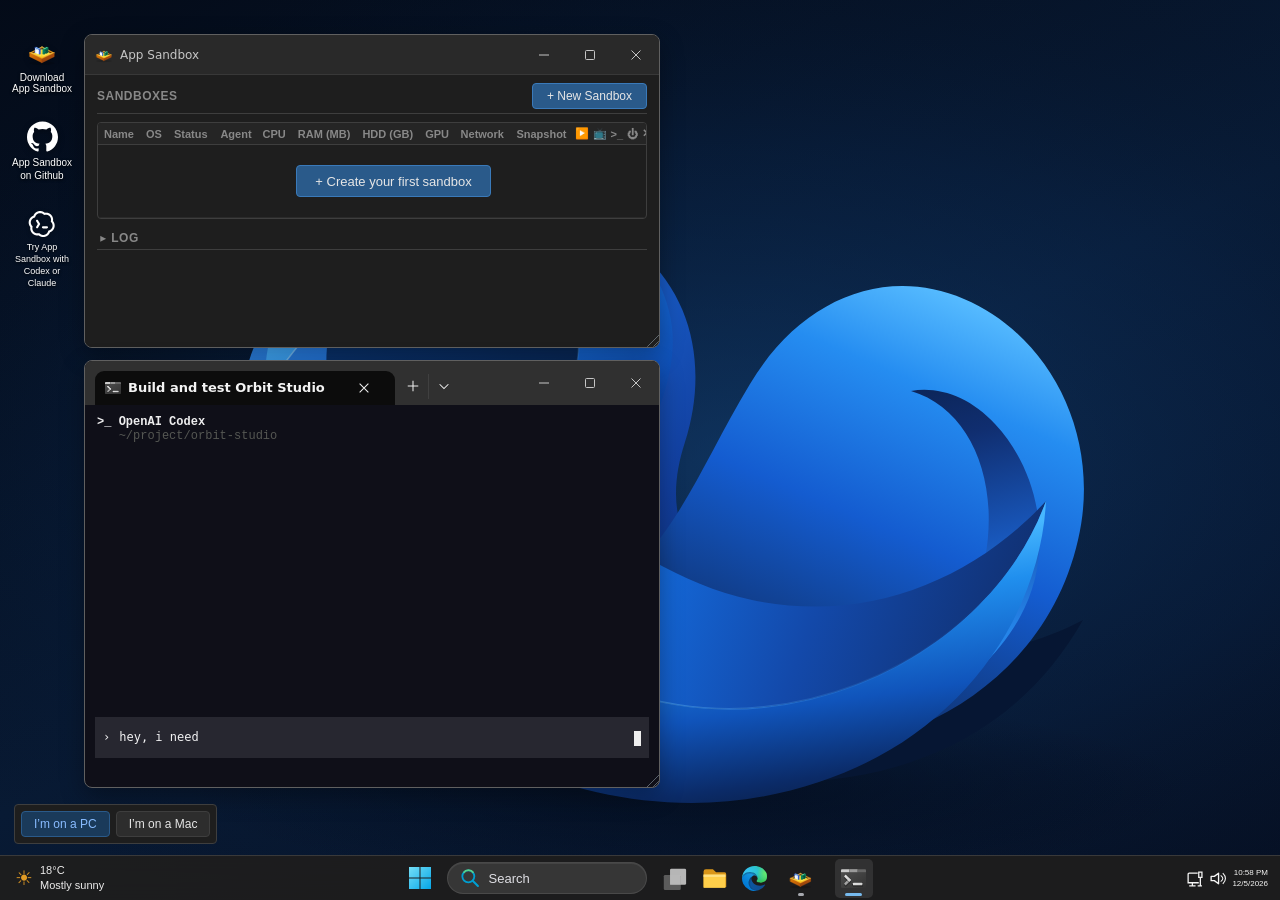
==== commit 48d12d4d: "Keep website downloads on the latest AppSandbox release" ====
--- a/index.html
+++ b/index.html
@@ -209,9 +209,9 @@
   </g>
 </svg>Download<br>App Sandbox</a>
 <header class="nav"><a href="#" class="brand"><img src="assets/1bd6d68bc7bcb9cb.svg" alt="" width="36" height="36">App Sandbox</a><nav><a href="#experience">Experience</a><a href="https://github.com/jamesstringer90/appsandbox">GitHub <svg class="external-icon" viewBox="0 0 12 12" aria-hidden="true"><path d="M3 9 9 3M3 3h6v6"/></svg></a><a class="small-button" href="#download">Download now <span>↓</span></a></nav></header>
-<main><section class="hero"><a class="release" href="https://github.com/jamesstringer90/appsandbox/releases/tag/v0.1.9"><span class="live-dot"></span> v0.1.9 is available <span><svg class="external-icon" viewBox="0 0 12 12" aria-hidden="true"><path d="M3 9 9 3M3 3h6v6"/></svg></span></a><h1>A little space<br>to try <span>anything.</span></h1><p>Your apps. Your experiments. Their own machine.<br>Isolated virtual machines, without the unnecessary complexity.</p><div class="hero-actions"><a href="#download" class="primary">Download App Sandbox <span>↓</span></a><button class="text-button" id="hero-play">See it in action <span>▷</span></button></div><div class="platform-note">Windows x64 & ARM64 <span>·</span> macOS Apple silicon <span>·</span> Open source</div></section>
+<main><section class="hero"><a class="release" href="https://github.com/jamesstringer90/appsandbox/releases/latest"><span class="live-dot"></span> <span data-release-label>Latest release available</span> <span><svg class="external-icon" viewBox="0 0 12 12" aria-hidden="true"><path d="M3 9 9 3M3 3h6v6"/></svg></span></a><h1>A little space<br>to try <span>anything.</span></h1><p>Your apps. Your experiments. Their own machine.<br>Isolated virtual machines, without the unnecessary complexity.</p><div class="hero-actions"><a href="#download" class="primary">Download App Sandbox <span>↓</span></a><button class="text-button" id="hero-play">See it in action <span>▷</span></button></div><div class="platform-note">Windows x64 & ARM64 <span>·</span> macOS Apple silicon <span>·</span> Open source</div></section>
 <section id="experience" class="experience"><div class="experience-heading"><div><span class="eyebrow">A REAL INTERFACE. ROOM TO EXPLORE.</span><h2>From sandbox to desktop.</h2></div><div class="guest-tabs" role="group" aria-label="Choose guest operating system"><button aria-pressed="true" data-os="windows"><span class="win-logo"></span>Windows 11</button><button aria-pressed="false" data-os="ubuntu"><span class="ubuntu-logo">◉</span>Ubuntu 26.04 LTS</button><button aria-pressed="false" data-os="mac"><span class="mac-icon">⌘</span>macOS on Mac</button><button aria-pressed="false" data-os="mac-windows"><span class="win-logo"></span>Windows on Mac</button></div></div>
 <div class="demo-shell"><div class="demo-toolbar"><span><span class="live-dot"></span> <span id="demo-status">Ready to start</span></span><div><button id="replay">↻ Replay</button><button id="pause">Pause</button></div></div><div class="stage" id="stage"><div class="host-desktop"><div class="host-wallpaper"></div><div class="host-label">WINDOWS 11 HOST</div><div class="host-icons"><div class="bin-icon"></div><span>Recycle Bin</span><img src="assets/1bd6d68bc7bcb9cb.svg" alt="" width="30" height="30"><span>App Sandbox</span></div><div class="manager"><div class="titlebar"><span><img src="assets/1bd6d68bc7bcb9cb.svg" alt="" width="18" height="18">App Sandbox</span><span class="window-controls">−　□　×</span></div><iframe id="app" src="about:blank" title="App Sandbox"></iframe></div><div class="connection-line" aria-hidden="true"></div><div id="guest" class="guest-window"><div class="titlebar"><span><img src="assets/1bd6d68bc7bcb9cb.svg" alt="" width="18" height="18"><span id="guest-title">Windows-Dev Display 1920×1080</span></span><span class="guest-title-actions"><button id="minimize-guest" aria-label="Minimize guest display">−</button><button id="maximize-guest" aria-label="Maximize guest display">□</button><button id="close-guest" aria-label="Close guest display">×</button></span></div><div id="guest-desktop" class="guest-desktop"></div></div><div class="demo-pointer" aria-hidden="true"><svg viewBox="0 0 24 28" width="20" height="24"><path d="M3 2v21l5-6 5 10 4-2-5-9 8-1z" fill="white" stroke="#111" stroke-width="1.4"/></svg></div><div class="host-taskbar"><span class="weather">☀ <span>18°C<br>Mostly sunny</span></span><div class="task-icons"><span class="win-logo"></span><span class="task-search">⌕ <span>Search</span></span><span class="folder-icon"></span><span class="edge-icon"></span><img src="assets/1bd6d68bc7bcb9cb.svg" alt="App Sandbox" width="24" height="24"></div><span class="tray">⌃　◉　▱　♬　 <span>10:24 AM<br>11/5/2026</span></span></div></div></div><div class="experience-controls" role="group" aria-label="Explore VM capabilities"><button data-feature="desktop" aria-pressed="true">Desktop</button><button data-feature="ssh" aria-pressed="false"><img class="terminal-shortcut-icon" src="assets/a782d32012d11c4f.svg" alt=""><span>Terminal</span></button><button data-feature="clipboard" aria-pressed="false">Copy & paste</button><button data-feature="gpu" aria-pressed="false">GPU graphics</button><button data-feature="agent" aria-pressed="false"><svg class="codex-mark" viewBox="0 0 1024 1024" xmlns="http://www.w3.org/2000/svg" aria-hidden="true"><path fill="currentColor" fill-rule="evenodd" d="M425 38L460 38L460 39L472 39L472 40L480 40L480 41L492 42L492 43L497 43L497 44L501 44L501 45L506 45L506 46L509 46L509 47L517 48L517 49L520 49L520 50L523 50L523 51L526 51L526 52L532 53L532 54L534 54L534 55L540 56L540 57L542 57L542 58L544 58L544 59L547 59L547 60L549 60L549 61L551 61L551 62L553 62L553 63L556 63L556 64L558 64L558 65L560 65L560 66L564 67L565 69L567 69L567 70L569 70L569 71L573 72L574 74L578 75L578 76L579 76L579 77L581 77L582 79L584 79L584 80L586 80L587 82L589 82L591 85L593 85L594 87L596 87L598 90L600 90L602 93L604 93L604 94L605 94L607 97L609 97L611 100L612 100L612 99L618 99L618 98L625 98L625 97L634 97L634 96L664 95L664 96L681 96L681 97L697 98L697 99L709 100L709 101L718 102L718 103L726 104L726 105L729 105L729 106L733 106L733 107L736 107L736 108L739 108L739 109L745 110L745 111L747 111L747 112L753 113L753 114L755 114L755 115L758 115L758 116L760 116L760 117L762 117L762 118L765 118L765 119L767 119L767 120L769 120L769 121L771 121L771 122L773 122L773 123L775 123L775 124L777 124L777 125L779 125L779 126L783 127L784 129L786 129L786 130L790 131L791 133L795 134L796 136L798 136L799 138L801 138L802 140L804 140L805 142L807 142L808 144L810 144L812 147L814 147L816 150L818 150L821 154L823 154L823 155L824 155L827 159L829 159L829 160L830 160L830 161L831 161L831 162L832 162L832 163L833 163L833 164L834 164L834 165L835 165L835 166L836 166L836 167L837 167L837 168L838 168L838 169L839 169L839 170L840 170L840 171L841 171L841 172L842 172L842 173L843 173L843 174L844 174L844 175L845 175L845 176L846 176L846 177L847 177L847 178L848 178L848 179L849 179L849 180L850 180L850 181L854 184L854 186L855 186L855 187L859 190L859 192L863 195L863 197L866 199L866 201L867 201L867 202L869 203L869 205L872 207L872 209L873 209L873 210L874 210L874 212L876 213L877 217L878 217L878 218L879 218L879 220L881 221L881 223L882 223L883 227L885 228L885 230L886 230L886 232L887 232L887 234L888 234L888 236L889 236L889 238L890 238L890 240L891 240L891 242L892 242L892 244L893 244L893 246L894 246L894 248L895 248L895 250L896 250L896 252L897 252L897 255L898 255L898 257L899 257L899 260L900 260L900 262L901 262L901 265L902 265L902 268L903 268L903 270L904 270L904 273L905 273L905 276L906 276L906 280L907 280L907 283L908 283L908 287L909 287L909 290L910 290L911 298L912 298L912 303L913 303L913 308L914 308L914 314L915 314L915 321L916 321L916 329L917 329L917 341L918 341L918 371L917 371L917 383L916 383L916 391L915 391L914 403L915 403L915 404L917 405L917 407L921 410L921 412L924 414L924 416L926 417L926 419L929 421L929 423L931 424L931 426L933 427L933 429L934 429L934 430L935 430L935 432L937 433L938 437L940 438L940 440L941 440L941 442L942 442L943 446L945 447L945 449L946 449L946 451L947 451L947 453L948 453L948 455L949 455L949 457L950 457L950 459L951 459L951 461L952 461L952 464L953 464L953 466L954 466L954 468L955 468L955 471L956 471L956 473L957 473L957 475L958 475L959 481L960 481L960 483L961 483L961 486L962 486L962 489L963 489L963 492L964 492L964 496L965 496L965 499L966 499L966 503L967 503L967 507L968 507L968 511L969 511L969 515L970 515L970 520L971 520L971 525L972 525L972 531L973 531L974 548L975 548L975 567L976 567L976 574L975 574L975 593L974 593L973 610L972 610L972 616L971 616L971 621L970 621L970 626L969 626L969 631L968 631L967 639L966 639L966 642L965 642L965 646L964 646L964 649L963 649L963 652L962 652L962 655L961 655L960 661L959 661L958 666L957 666L957 668L956 668L956 671L955 671L955 673L954 673L954 675L953 675L953 678L952 678L952 680L951 680L951 682L950 682L950 684L949 684L949 686L948 686L948 688L947 688L947 690L946 690L946 692L945 692L945 694L944 694L943 698L941 699L940 703L938 704L937 708L935 709L935 711L934 711L934 713L932 714L932 716L930 717L930 719L927 721L927 723L926 723L926 724L925 724L925 726L922 728L922 730L918 733L918 735L917 735L917 736L913 739L913 741L912 741L912 742L911 742L911 743L910 743L910 744L909 744L909 745L908 745L908 746L904 749L904 751L903 751L903 752L902 752L902 753L901 753L901 754L900 754L900 755L899 755L899 756L898 756L895 760L893 760L893 761L892 761L892 762L891 762L891 763L890 763L890 764L889 764L889 765L888 765L885 769L883 769L883 770L882 770L879 774L877 774L875 777L873 777L873 778L872 778L871 780L869 780L867 783L865 783L864 785L862 785L861 787L859 787L858 789L856 789L856 790L855 790L855 791L853 791L852 793L848 794L847 796L845 796L845 797L841 798L840 800L838 800L838 801L836 801L836 802L834 802L834 803L832 803L832 804L830 804L830 805L828 805L828 806L826 806L826 807L824 807L824 808L821 808L821 809L819 809L819 810L817 810L817 811L814 811L814 812L812 812L812 813L810 813L810 814L804 815L804 816L802 817L802 820L801 820L801 823L800 823L800 825L799 825L799 828L798 828L798 830L797 830L797 832L796 832L796 835L795 835L795 837L794 837L794 839L793 839L793 841L792 841L792 843L791 843L791 845L790 845L790 847L789 847L789 849L788 849L788 851L787 851L786 855L784 856L784 858L783 858L782 862L780 863L779 867L777 868L777 870L775 871L775 873L773 874L773 876L770 878L770 880L768 881L768 883L767 883L767 884L765 885L765 887L761 890L761 892L757 895L757 897L756 897L756 898L755 898L755 899L754 899L754 900L753 900L753 901L749 904L749 906L748 906L748 907L747 907L747 908L746 908L746 909L745 909L745 910L744 910L744 911L743 911L743 912L742 912L742 913L741 913L741 914L740 914L740 915L739 915L736 919L734 919L734 920L733 920L733 921L732 921L732 922L731 922L731 923L730 923L727 927L725 927L722 931L720 931L720 932L719 932L717 935L715 935L713 938L711 938L710 940L708 940L706 943L704 943L703 945L701 945L701 946L700 946L700 947L698 947L697 949L695 949L695 950L693 950L692 952L688 953L687 955L685 955L685 956L683 956L683 957L681 957L681 958L679 958L679 959L677 959L677 960L675 960L675 961L673 961L673 962L671 962L671 963L669 963L669 964L667 964L667 965L665 965L665 966L663 966L663 967L660 967L660 968L658 968L658 969L655 969L655 970L653 970L653 971L650 971L650 972L648 972L648 973L645 973L645 974L642 974L642 975L639 975L639 976L636 976L636 977L633 977L633 978L629 978L629 979L626 979L626 980L618 981L618 982L613 982L613 983L608 983L608 984L603 984L603 985L597 985L597 986L590 986L590 987L580 987L580 988L577 988L534 988L534 987L524 987L524 986L517 986L517 985L505 984L505 983L496 982L496 981L488 980L488 979L485 979L485 978L481 978L481 977L478 977L478 976L475 976L475 975L472 975L472 974L466 973L466 972L464 972L464 971L461 971L461 970L459 970L459 969L456 969L456 968L454 968L454 967L452 967L452 966L450 966L450 965L448 965L448 964L445 964L445 963L443 963L443 962L439 961L438 959L436 959L436 958L434 958L434 957L430 956L429 954L425 953L424 951L420 950L419 948L417 948L416 946L414 946L413 944L411 944L409 941L407 941L406 939L404 939L402 936L400 936L397 932L395 932L395 931L394 931L392 928L390 928L390 927L378 928L378 929L369 929L369 930L357 930L357 931L329 931L329 930L316 930L316 929L301 928L301 927L296 927L296 926L291 926L291 925L286 925L286 924L282 924L282 923L278 923L278 922L270 921L270 920L267 920L267 919L264 919L264 918L261 918L261 917L258 917L258 916L252 915L252 914L247 913L247 912L245 912L245 911L242 911L242 910L240 910L240 909L238 909L238 908L235 908L235 907L233 907L233 906L231 906L231 905L229 905L229 904L227 904L227 903L225 903L225 902L223 902L223 901L221 901L221 900L217 899L216 897L214 897L214 896L210 895L210 894L209 894L209 893L207 893L206 891L202 890L201 888L199 888L198 886L196 886L195 884L193 884L191 881L189 881L187 878L185 878L183 875L181 875L178 871L176 871L176 870L175 870L175 869L174 869L171 865L169 865L169 864L168 864L168 863L167 863L167 862L166 862L166 861L165 861L165 860L164 860L164 859L163 859L163 858L162 858L162 857L161 857L161 856L160 856L160 855L159 855L159 854L158 854L158 853L157 853L157 852L156 852L156 851L155 851L155 850L154 850L154 849L153 849L153 848L149 845L149 843L148 843L148 842L147 842L147 841L143 838L143 836L139 833L139 831L138 831L138 830L135 828L135 826L132 824L132 822L130 821L130 819L128 818L128 816L126 815L126 813L124 812L124 810L123 810L123 809L122 809L122 807L120 806L120 804L119 804L118 800L116 799L116 797L115 797L115 795L114 795L114 793L113 793L113 791L112 791L112 789L111 789L111 787L110 787L110 785L109 785L109 783L108 783L108 781L107 781L107 779L106 779L106 777L105 777L105 775L104 775L104 772L103 772L103 770L102 770L102 768L101 768L100 762L99 762L99 760L98 760L98 757L97 757L97 754L96 754L96 751L95 751L95 748L94 748L94 745L93 745L92 737L91 737L91 734L90 734L90 729L89 729L88 720L87 720L87 715L86 715L85 701L84 701L84 691L83 691L83 650L84 650L84 640L85 640L85 632L86 632L86 626L87 626L87 624L86 624L86 622L85 622L85 621L81 618L81 616L78 614L78 612L75 610L75 608L72 606L72 604L70 603L70 601L68 600L68 598L66 597L66 595L65 595L65 594L64 594L64 592L62 591L61 587L59 586L59 584L58 584L57 580L55 579L55 577L54 577L54 575L53 575L53 573L52 573L52 571L51 571L51 569L50 569L50 567L49 567L49 565L48 565L48 562L47 562L47 560L46 560L46 558L45 558L45 555L44 555L44 553L43 553L43 550L42 550L42 548L41 548L41 545L40 545L40 542L39 542L39 539L38 539L38 536L37 536L37 533L36 533L36 530L35 530L35 526L34 526L34 523L33 523L32 514L31 514L31 510L30 510L29 499L28 499L27 483L26 483L26 469L25 469L25 441L26 441L26 428L27 428L28 413L29 413L29 408L30 408L30 403L31 403L31 398L32 398L32 394L33 394L34 386L35 386L36 379L37 379L37 376L38 376L38 373L39 373L40 367L41 367L41 365L42 365L43 359L44 359L44 357L45 357L45 354L46 354L46 352L47 352L47 350L48 350L48 348L49 348L49 345L50 345L50 343L51 343L51 341L52 341L52 339L53 339L53 337L54 337L55 333L57 332L57 330L58 330L58 328L59 328L60 324L62 323L63 319L65 318L65 316L67 315L67 313L69 312L69 310L71 309L71 307L73 306L73 304L76 302L76 300L79 298L79 296L82 294L82 292L83 292L83 291L87 288L87 286L88 286L88 285L89 285L89 284L90 284L90 283L91 283L91 282L95 279L95 277L96 277L96 276L97 276L97 275L98 275L98 274L99 274L99 273L100 273L100 272L101 272L101 271L102 271L102 270L103 270L103 269L104 269L104 268L105 268L108 264L110 264L110 263L111 263L111 262L112 262L112 261L113 261L116 257L118 257L118 256L119 256L122 252L124 252L124 251L125 251L127 248L129 248L131 245L133 245L134 243L136 243L137 241L139 241L141 238L145 237L146 235L148 235L149 233L153 232L154 230L156 230L156 229L160 228L161 226L163 226L163 225L165 225L165 224L167 224L167 223L169 223L169 222L171 222L171 221L173 221L173 220L175 220L175 219L177 219L177 218L180 218L180 217L182 217L182 216L184 216L184 215L187 215L187 214L189 214L189 213L192 213L192 212L194 212L194 211L197 211L197 210L198 210L198 208L199 208L200 202L201 202L201 200L202 200L202 197L203 197L203 195L204 195L204 193L205 193L205 191L206 191L206 188L207 188L207 186L208 186L208 184L209 184L209 182L210 182L210 180L211 180L212 176L214 175L214 173L215 173L215 171L216 171L217 167L219 166L220 162L222 161L222 159L224 158L224 156L226 155L226 153L228 152L228 150L230 149L230 147L233 145L233 143L236 141L236 139L239 137L239 135L240 135L240 134L244 131L244 129L245 129L245 128L246 128L246 127L247 127L247 126L251 123L251 121L252 121L252 120L253 120L253 119L254 119L254 118L255 118L255 117L256 117L256 116L257 116L257 115L258 115L258 114L259 114L259 113L260 113L260 112L261 112L261 111L262 111L265 107L267 107L267 106L268 106L268 105L269 105L269 104L270 104L270 103L271 103L274 99L276 99L279 95L281 95L281 94L282 94L284 91L286 91L288 88L290 88L291 86L293 86L295 83L297 83L298 81L302 80L302 79L303 79L303 78L305 78L306 76L310 75L311 73L315 72L316 70L318 70L318 69L320 69L320 68L322 68L322 67L324 67L324 66L326 66L326 65L328 65L328 64L330 64L330 63L332 63L332 62L334 62L334 61L337 61L337 60L339 60L339 59L341 59L341 58L344 58L344 57L346 57L346 56L349 56L349 55L351 55L351 54L354 54L354 53L357 53L357 52L360 52L360 51L363 51L363 50L366 50L366 49L369 49L369 48L373 48L373 47L376 47L376 46L384 45L384 44L389 44L389 43L394 43L394 42L400 42L400 41L406 41L406 40L414 40L414 39L425 39L425 38Z M425 115L424 115L424 116L416 116L416 117L410 117L410 118L405 118L405 119L396 120L396 121L393 121L393 122L389 122L389 123L386 123L386 124L380 125L380 126L375 127L375 128L373 128L373 129L370 129L370 130L368 130L368 131L366 131L366 132L364 132L364 133L362 133L362 134L360 134L360 135L358 135L358 136L356 136L356 137L354 137L354 138L350 139L349 141L345 142L344 144L342 144L341 146L339 146L338 148L336 148L336 149L335 149L334 151L332 151L330 154L328 154L328 155L327 155L324 159L322 159L322 160L321 160L321 161L320 161L320 162L319 162L319 163L318 163L318 164L317 164L317 165L316 165L316 166L315 166L315 167L314 167L314 168L313 168L313 169L312 169L312 170L311 170L311 171L310 171L310 172L309 172L309 173L308 173L308 174L307 174L307 175L303 178L303 180L302 180L302 181L298 184L298 186L295 188L295 190L293 191L293 193L292 193L292 194L290 195L290 197L288 198L287 202L285 203L284 207L282 208L282 210L281 210L281 212L280 212L280 214L279 214L279 216L278 216L278 218L277 218L277 220L276 220L276 222L275 222L275 224L274 224L274 227L273 227L273 229L272 229L272 231L271 231L271 234L270 234L270 237L269 237L269 240L268 240L268 243L267 243L267 246L266 246L266 249L265 249L264 256L263 256L263 258L262 258L261 262L259 263L259 265L258 265L258 266L257 266L257 267L256 267L256 268L255 268L252 272L250 272L249 274L247 274L247 275L245 275L245 276L242 276L242 277L239 277L239 278L236 278L236 279L233 279L233 280L229 280L229 281L223 282L223 283L221 283L221 284L218 284L218 285L216 285L216 286L213 286L213 287L211 287L211 288L209 288L209 289L207 289L207 290L205 290L205 291L203 291L203 292L201 292L201 293L199 293L199 294L197 294L197 295L193 296L192 298L188 299L187 301L185 301L184 303L182 303L181 305L179 305L179 306L178 306L177 308L175 308L173 311L171 311L171 312L170 312L167 316L165 316L165 317L164 317L164 318L163 318L163 319L162 319L162 320L161 320L161 321L160 321L160 322L159 322L159 323L158 323L158 324L157 324L157 325L156 325L156 326L155 326L155 327L154 327L154 328L153 328L153 329L152 329L152 330L151 330L151 331L150 331L150 332L146 335L146 337L145 337L145 338L142 340L142 342L138 345L138 347L136 348L136 350L133 352L133 354L131 355L130 359L128 360L127 364L125 365L125 367L124 367L124 369L123 369L123 371L122 371L122 373L121 373L121 375L120 375L120 377L119 377L119 379L118 379L118 381L117 381L117 384L116 384L116 386L115 386L115 388L114 388L114 391L113 391L113 394L112 394L112 397L111 397L111 400L110 400L110 403L109 403L109 406L108 406L108 410L107 410L107 414L106 414L106 419L105 419L105 424L104 424L103 440L102 440L102 472L103 472L104 487L105 487L105 492L106 492L106 497L107 497L108 505L109 505L109 508L110 508L110 512L111 512L111 515L112 515L112 517L113 517L113 520L114 520L114 523L115 523L115 525L116 525L116 528L117 528L117 530L118 530L118 532L119 532L119 534L120 534L120 536L121 536L121 539L123 540L123 542L124 542L124 544L125 544L126 548L128 549L129 553L131 554L131 556L133 557L133 559L135 560L135 562L137 563L137 565L138 565L138 566L140 567L140 569L144 572L144 574L145 574L145 575L146 575L146 576L147 576L147 577L148 577L148 578L149 578L149 579L153 582L153 584L154 584L154 585L155 585L155 586L156 586L156 587L160 590L160 592L162 593L162 595L163 595L163 597L164 597L164 599L165 599L165 602L166 602L166 606L167 606L167 618L166 618L166 623L165 623L165 626L164 626L164 631L163 631L163 636L162 636L162 641L161 641L160 661L159 661L159 680L160 680L160 692L161 692L161 699L162 699L163 710L164 710L164 714L165 714L165 718L166 718L166 722L167 722L167 725L168 725L168 728L169 728L170 734L171 734L171 736L172 736L172 739L173 739L173 741L174 741L174 744L175 744L175 746L176 746L176 748L177 748L177 750L178 750L178 752L179 752L179 754L180 754L180 756L181 756L181 758L182 758L183 762L185 763L186 767L188 768L188 770L190 771L190 773L192 774L192 776L194 777L194 779L195 779L195 780L197 781L197 783L201 786L201 788L202 788L202 789L203 789L203 790L207 793L207 795L208 795L208 796L209 796L209 797L210 797L210 798L211 798L211 799L212 799L212 800L213 800L213 801L214 801L214 802L215 802L215 803L216 803L219 807L221 807L221 808L222 808L222 809L223 809L226 813L228 813L228 814L229 814L231 817L233 817L235 820L237 820L238 822L240 822L240 823L241 823L241 824L243 824L244 826L248 827L249 829L253 830L254 832L256 832L256 833L258 833L258 834L260 834L260 835L262 835L262 836L264 836L264 837L266 837L266 838L269 838L269 839L271 839L271 840L273 840L273 841L276 841L276 842L278 842L278 843L281 843L281 844L284 844L284 845L287 845L287 846L290 846L290 847L294 847L294 848L301 849L301 850L306 850L306 851L311 851L311 852L326 853L326 854L361 854L361 853L369 853L369 852L375 852L375 851L385 850L385 849L394 848L394 847L409 847L409 848L416 849L416 850L420 851L421 853L423 853L423 854L424 854L424 855L425 855L425 856L426 856L426 857L427 857L427 858L428 858L431 862L433 862L433 863L434 863L434 864L435 864L435 865L436 865L436 866L437 866L440 870L442 870L444 873L446 873L448 876L450 876L452 879L454 879L454 880L455 880L455 881L457 881L458 883L462 884L463 886L467 887L468 889L470 889L470 890L472 890L472 891L474 891L474 892L476 892L476 893L478 893L478 894L480 894L480 895L482 895L482 896L485 896L485 897L487 897L487 898L489 898L489 899L492 899L492 900L495 900L495 901L497 901L497 902L500 902L500 903L503 903L503 904L507 904L507 905L510 905L510 906L519 907L519 908L524 908L524 909L529 909L529 910L549 911L549 912L566 912L566 911L576 911L579 911L579 910L586 910L586 909L592 909L592 908L597 908L597 907L601 907L601 906L609 905L609 904L612 904L612 903L615 903L615 902L618 902L618 901L624 900L624 899L626 899L626 898L629 898L629 897L631 897L631 896L633 896L633 895L635 895L635 894L638 894L638 893L640 893L640 892L644 891L645 889L647 889L647 888L651 887L652 885L656 884L657 882L659 882L660 880L662 880L663 878L665 878L665 877L666 877L667 875L669 875L671 872L673 872L673 871L674 871L677 867L679 867L679 866L680 866L680 865L681 865L681 864L682 864L682 863L683 863L683 862L684 862L684 861L685 861L685 860L686 860L686 859L687 859L687 858L688 858L688 857L689 857L689 856L690 856L690 855L691 855L691 854L692 854L692 853L693 853L693 852L697 849L697 847L698 847L698 846L702 843L702 841L705 839L705 837L708 835L708 833L710 832L710 830L712 829L712 827L713 827L713 826L714 826L714 824L716 823L716 821L717 821L718 817L720 816L720 814L721 814L721 812L722 812L722 810L723 810L723 808L724 808L724 806L725 806L725 804L726 804L726 801L727 801L728 796L729 796L729 794L730 794L730 791L731 791L731 789L732 789L732 786L733 786L733 783L734 783L734 779L735 779L735 776L736 776L737 770L738 770L738 768L739 768L740 764L742 763L742 761L743 761L743 760L744 760L744 759L745 759L745 758L746 758L749 754L751 754L752 752L754 752L754 751L756 751L756 750L759 750L759 749L762 749L762 748L766 748L766 747L769 747L769 746L772 746L772 745L775 745L775 744L781 743L781 742L783 742L783 741L786 741L786 740L788 740L788 739L790 739L790 738L793 738L793 737L795 737L795 736L797 736L797 735L801 734L802 732L804 732L804 731L808 730L809 728L813 727L814 725L816 725L817 723L819 723L820 721L822 721L822 720L823 720L824 718L826 718L828 715L830 715L833 711L835 711L835 710L836 710L836 709L837 709L837 708L838 708L838 707L839 707L839 706L840 706L840 705L841 705L841 704L842 704L842 703L843 703L843 702L844 702L844 701L845 701L845 700L846 700L846 699L847 699L847 698L848 698L848 697L849 697L849 696L850 696L850 695L851 695L851 694L855 691L855 689L856 689L856 688L859 686L859 684L863 681L863 679L865 678L865 676L868 674L868 672L870 671L871 667L873 666L874 662L876 661L876 659L877 659L877 657L878 657L878 655L879 655L879 653L880 653L880 651L881 651L881 649L882 649L882 647L883 647L883 644L884 644L884 642L885 642L885 640L886 640L886 637L887 637L887 635L888 635L888 632L889 632L889 629L890 629L890 626L891 626L891 623L892 623L892 619L893 619L893 615L894 615L894 611L895 611L895 606L896 606L896 601L897 601L898 584L899 584L899 557L898 557L897 540L896 540L895 530L894 530L894 526L893 526L893 522L892 522L892 519L891 519L891 515L890 515L889 509L888 509L888 507L887 507L886 501L885 501L885 499L884 499L884 497L883 497L883 494L882 494L882 492L881 492L881 490L880 490L880 488L879 488L879 486L878 486L877 482L875 481L874 477L872 476L871 472L869 471L869 469L867 468L867 466L865 465L865 463L864 463L864 462L862 461L862 459L858 456L858 454L857 454L857 453L853 450L853 448L852 448L852 447L851 447L851 446L850 446L850 445L849 445L849 444L848 444L848 443L847 443L847 442L846 442L846 441L845 441L845 440L841 437L841 435L839 434L839 432L837 431L837 428L836 428L836 426L835 426L835 422L834 422L834 407L835 407L835 403L836 403L836 399L837 399L837 394L838 394L838 389L839 389L839 383L840 383L842 353L841 353L841 337L840 337L839 323L838 323L838 318L837 318L837 314L836 314L836 310L835 310L835 306L834 306L834 302L833 302L833 299L832 299L831 293L830 293L830 291L829 291L829 288L828 288L828 286L827 286L827 283L826 283L826 281L825 281L825 279L824 279L824 277L823 277L823 275L822 275L822 273L821 273L821 271L820 271L820 269L819 269L819 267L818 267L817 263L815 262L814 258L812 257L812 255L810 254L810 252L808 251L808 249L807 249L807 248L805 247L805 245L801 242L801 240L800 240L800 239L796 236L796 234L795 234L795 233L794 233L794 232L793 232L793 231L792 231L792 230L791 230L791 229L790 229L790 228L789 228L789 227L788 227L788 226L787 226L787 225L786 225L786 224L785 224L785 223L784 223L784 222L783 222L783 221L782 221L779 217L777 217L777 216L776 216L773 212L771 212L771 211L770 211L769 209L767 209L765 206L763 206L762 204L760 204L759 202L757 202L757 201L756 201L756 200L754 200L753 198L751 198L751 197L747 196L746 194L744 194L744 193L742 193L742 192L740 192L740 191L738 191L738 190L736 190L736 189L734 189L734 188L731 188L731 187L729 187L729 186L727 186L727 185L724 185L724 184L721 184L721 183L719 183L719 182L713 181L713 180L709 180L709 179L702 178L702 177L698 177L698 176L688 175L688 174L671 173L671 172L644 172L644 173L627 174L627 175L617 176L617 177L613 177L613 178L609 178L609 179L604 179L604 180L594 180L594 179L589 179L589 178L586 178L586 177L584 177L584 176L580 175L579 173L577 173L577 172L576 172L576 171L575 171L575 170L574 170L574 169L573 169L573 168L572 168L572 167L571 167L571 166L570 166L570 165L569 165L566 161L564 161L564 160L563 160L563 159L562 159L559 155L557 155L554 151L552 151L550 148L548 148L547 146L545 146L544 144L542 144L542 143L541 143L541 142L539 142L538 140L534 139L533 137L531 137L531 136L529 136L529 135L527 135L527 134L525 134L525 133L523 133L523 132L521 132L521 131L519 131L519 130L517 130L517 129L514 129L514 128L512 128L512 127L509 127L509 126L507 126L507 125L504 125L504 124L501 124L501 123L498 123L498 122L494 122L494 121L491 121L491 120L487 120L487 119L482 119L482 118L477 118L477 117L471 117L471 116L463 116L463 115L425 115Z M325 355L340 355L340 356L344 356L344 357L349 358L349 359L353 360L354 362L356 362L356 363L357 363L357 364L358 364L358 365L359 365L359 366L363 369L363 371L365 372L365 374L366 374L366 376L368 377L369 381L371 382L372 386L374 387L375 391L377 392L378 396L380 397L381 401L383 402L384 406L386 407L387 411L389 412L390 416L392 417L393 421L395 422L396 426L398 427L399 431L401 432L402 436L404 437L405 441L407 442L408 446L410 447L411 451L413 452L414 456L416 457L417 461L419 462L420 466L422 467L423 471L425 472L426 476L428 477L429 481L431 482L432 486L434 487L435 491L437 492L437 494L438 494L438 496L439 496L439 498L440 498L440 500L441 500L442 507L443 507L443 519L442 519L442 523L441 523L441 526L440 526L439 531L437 532L436 536L434 537L433 541L431 542L430 546L428 547L427 551L425 552L424 556L422 557L421 561L419 562L418 566L416 567L415 571L413 572L412 576L410 577L409 581L407 582L406 586L404 587L403 591L401 592L400 596L398 597L397 601L395 602L394 606L392 607L391 611L389 612L388 616L386 617L385 621L383 622L382 626L380 627L379 631L377 632L376 636L374 637L374 639L373 639L373 641L371 642L370 646L368 647L367 651L365 652L365 654L363 655L363 657L362 657L359 661L357 661L355 664L353 664L353 665L351 665L351 666L349 666L349 667L347 667L347 668L346 668L343 668L343 669L338 669L338 670L328 670L328 669L323 669L323 668L320 668L320 667L318 667L318 666L316 666L316 665L312 664L311 662L309 662L309 661L308 661L308 660L307 660L307 659L303 656L303 654L302 654L302 653L301 653L301 651L299 650L298 645L297 645L297 642L296 642L296 638L295 638L295 624L296 624L296 620L297 620L297 618L298 618L299 613L301 612L302 608L304 607L305 603L307 602L308 598L310 597L311 593L313 592L314 588L316 587L317 583L319 582L320 578L322 577L323 573L325 572L326 568L328 567L329 563L331 562L332 558L334 557L335 553L337 552L338 548L340 547L341 543L343 542L344 538L346 537L347 533L349 532L350 528L352 527L352 525L353 525L354 521L356 520L357 516L359 515L359 511L357 510L356 506L354 505L353 501L351 500L350 496L348 495L347 491L345 490L344 486L342 485L341 481L339 480L338 476L336 475L335 471L333 470L332 466L330 465L329 461L327 460L326 456L324 455L323 451L321 450L320 446L318 445L317 441L315 440L314 436L312 435L311 431L309 430L308 426L306 425L305 421L303 420L302 416L300 415L300 413L299 413L299 411L298 411L298 409L297 409L297 407L296 407L295 400L294 400L294 387L295 387L295 382L296 382L296 379L297 379L297 377L298 377L298 375L299 375L300 371L301 371L301 370L302 370L302 369L303 369L303 368L304 368L304 367L305 367L305 366L306 366L309 362L311 362L312 360L314 360L314 359L316 359L316 358L318 358L318 357L321 357L321 356L325 356L325 355Z M541 595L700 595L700 596L707 597L707 598L709 598L709 599L713 600L715 603L717 603L717 604L718 604L718 605L719 605L719 606L723 609L723 611L725 612L725 614L727 615L727 618L728 618L729 623L730 623L731 637L730 637L730 643L729 643L728 649L727 649L726 653L724 654L724 656L723 656L723 657L722 657L722 658L721 658L721 659L720 659L720 660L719 660L719 661L718 661L715 665L713 665L712 667L710 667L710 668L708 668L708 669L705 669L705 670L701 670L701 671L699 671L694 671L694 672L546 672L546 671L539 671L539 670L533 669L533 668L531 668L531 667L527 666L524 662L522 662L522 661L519 659L519 657L516 655L516 653L514 652L513 647L512 647L512 644L511 644L511 640L510 640L510 626L511 626L512 619L513 619L513 617L514 617L515 613L517 612L517 610L518 610L518 609L519 609L519 608L520 608L520 607L521 607L521 606L522 606L522 605L523 605L526 601L530 600L531 598L534 598L534 597L537 597L537 596L541 596L541 595Z"/></svg>
 <span>Try App Sandbox with Codex or Claude</span></button></div><div class="demo-caption"><span id="step"><b>01</b> Start a sandbox</span><span>App Sandbox</span><a href="#experience" id="open-actual-ui">Explore actual UI <svg class="external-icon" viewBox="0 0 12 12" aria-hidden="true"><path d="M3 9 9 3M3 3h6v6"/></svg></a></div></div>
 <div class="benefits"><article><span class="feature-icon"><svg viewBox="0 0 28 28" aria-hidden="true"><rect x="4" y="4" width="20" height="20" rx="2"/><path d="M9 9h10v10H9z"/></svg></span><h3>Keep it contained.</h3><p>Give experiments a machine of their own. Keep your everyday environment out of the equation.</p></article><article><span class="feature-icon"><svg class="external-icon" viewBox="0 0 12 12" aria-hidden="true"><path d="M3 9 9 3M3 3h6v6"/></svg></span><h3>Make room for performance.</h3><p>Configure CPU, memory and storage. GPU-PV acceleration is available for supported Windows configurations.</p></article><article><span class="feature-icon"><svg viewBox="0 0 28 28" aria-hidden="true"><path d="M8 6v16M8 16h5a7 7 0 0 0 7-7V6"/><circle cx="8" cy="5" r="2"/><circle cx="20" cy="5" r="2"/><circle cx="8" cy="23" r="2"/></svg></span><h3>Try. Save. Try again.</h3><p>Manage your sandboxes and explore snapshots in the same straightforward interface.</p></article></div></section>
-<section id="download" class="downloads"><a class="download-close" href="#experience" aria-label="Close downloads">×</a><div class="download-dialog"><h3>Download AppSandbox</h3><p>Select the package for your host computer.</p><table class="download-table"><thead><tr><th>Operating system</th><th>Architecture</th><th></th></tr></thead><tbody><tr><td>Windows</td><td>Intel / AMD · x64</td><td><a class="app-download-button" data-download="win-x64" href="https://github.com/jamesstringer90/appsandbox/releases/download/v0.1.9/AppSandbox-0.1.9-win-x64.zip">Download now</a></td></tr><tr><td>Windows</td><td>ARM64</td><td><a class="app-download-button" data-download="win-arm64" href="https://github.com/jamesstringer90/appsandbox/releases/download/v0.1.9/AppSandbox-0.1.9-win-arm64.zip">Download now</a></td></tr><tr><td>macOS</td><td>Apple silicon · ARM64</td><td><a class="app-download-button" data-download="mac-arm64" href="https://github.com/jamesstringer90/appsandbox/releases/download/v0.1.9/AppSandbox-0.1.9-mac-arm64.zip">Download now</a></td></tr></tbody></table><div class="download-dialog-actions"><a class="app-dialog-button" href="#experience">Close</a></div></div></section></main><footer><a class="brand" href="#"><img src="assets/1bd6d68bc7bcb9cb.svg" alt="" width="27" height="27">App Sandbox</a><span>A place to experiment.</span><a href="https://github.com/jamesstringer90/appsandbox">Built in the open <svg class="external-icon" viewBox="0 0 12 12" aria-hidden="true"><path d="M3 9 9 3M3 3h6v6"/></svg></a></footer><script src="scripts/desktop-art.js"></script><script src="scripts/app-documents.js"></script><script src="scripts/xterm.js"></script><script src="scripts/mac-desktop.js"></script><script src="scripts/host-detection.js"></script><script src="scripts/site.js"></script><script src="scripts/webgl-workload.js"></script><script src="scripts/file-transfer.js"></script><script src="scripts/sample-build.js"></script><script src="scripts/design-build.js"></script><script src="scripts/agent-demo.js"></script><script src="scripts/experience.js"></script><script src="scripts/window-drag.js"></script><script src="scripts/taskbar-state.js"></script><script src="scripts/window-layout.js"></script><script src="scripts/native-chrome.js"></script><script src="scripts/open-app.js"></script><div class="host-choice" aria-label="Host computer"><button data-host-choice="windows">I’m on a PC</button><button data-host-choice="mac">I’m on a Mac</button></div><script src="scripts/host-switch.js"></script><a class="desktop-github" href="https://github.com/jamesstringer90/appsandbox" target="_blank" rel="noopener" aria-label="App Sandbox on Github"><svg viewBox="0 0 24 24" aria-hidden="true"><path fill="currentColor" d="M12 .297C5.37.297 0 5.67 0 12.297c0 5.303 3.438 9.8 8.205 11.385.6.113.82-.258.82-.577 0-.285-.01-1.04-.015-2.04-3.338.724-4.043-1.61-4.043-1.61-.546-1.387-1.333-1.756-1.333-1.756-1.09-.745.083-.729.083-.729 1.205.085 1.839 1.237 1.839 1.237 1.07 1.835 2.809 1.305 3.495.998.108-.776.418-1.305.762-1.605-2.665-.305-5.466-1.334-5.466-5.93 0-1.31.465-2.38 1.235-3.22-.135-.303-.54-1.523.105-3.176 0 0 1.005-.322 3.3 1.23a11.49 11.49 0 0 1 6 0c2.28-1.552 3.285-1.23 3.285-1.23.645 1.653.24 2.873.12 3.176.765.84 1.23 1.91 1.23 3.22 0 4.61-2.805 5.625-5.475 5.92.42.36.81 1.096.81 2.22 0 1.606-.015 2.896-.015 3.286 0 .315.21.69.825.57C20.565 22.092 24 17.592 24 12.297c0-6.627-5.373-12-12-12"/></svg><span>App Sandbox on Github</span></a><script src="scripts/desktop-shortcuts.js"></script><script src="scripts/startup.js"></script><script src="scripts/local-clocks.js"></script></body></html>
+<section id="download" class="downloads"><a class="download-close" href="#experience" aria-label="Close downloads">×</a><div class="download-dialog"><h3>Download AppSandbox</h3><p>Select the package for your host computer.</p><table class="download-table"><thead><tr><th>Operating system</th><th>Architecture</th><th></th></tr></thead><tbody><tr><td>Windows</td><td>Intel / AMD · x64</td><td><a class="app-download-button" data-download="win-x64" href="https://github.com/jamesstringer90/appsandbox/releases/latest">Download now</a></td></tr><tr><td>Windows</td><td>ARM64</td><td><a class="app-download-button" data-download="win-arm64" href="https://github.com/jamesstringer90/appsandbox/releases/latest">Download now</a></td></tr><tr><td>macOS</td><td>Apple silicon · ARM64</td><td><a class="app-download-button" data-download="mac-arm64" href="https://github.com/jamesstringer90/appsandbox/releases/latest">Download now</a></td></tr></tbody></table><div class="download-dialog-actions"><a class="app-dialog-button" href="#experience">Close</a></div></div></section></main><footer><a class="brand" href="#"><img src="assets/1bd6d68bc7bcb9cb.svg" alt="" width="27" height="27">App Sandbox</a><span>A place to experiment.</span><a href="https://github.com/jamesstringer90/appsandbox">Built in the open <svg class="external-icon" viewBox="0 0 12 12" aria-hidden="true"><path d="M3 9 9 3M3 3h6v6"/></svg></a></footer><script src="scripts/desktop-art.js"></script><script src="scripts/app-documents.js"></script><script src="scripts/xterm.js"></script><script src="scripts/mac-desktop.js"></script><script src="scripts/host-detection.js"></script><script src="scripts/site.js"></script><script src="scripts/webgl-workload.js"></script><script src="scripts/file-transfer.js"></script><script src="scripts/sample-build.js"></script><script src="scripts/design-build.js"></script><script src="scripts/agent-demo.js"></script><script src="scripts/experience.js"></script><script src="scripts/window-drag.js"></script><script src="scripts/taskbar-state.js"></script><script src="scripts/window-layout.js"></script><script src="scripts/native-chrome.js"></script><script src="scripts/open-app.js"></script><div class="host-choice" aria-label="Host computer"><button data-host-choice="windows">I’m on a PC</button><button data-host-choice="mac">I’m on a Mac</button></div><script src="scripts/host-switch.js"></script><a class="desktop-github" href="https://github.com/jamesstringer90/appsandbox" target="_blank" rel="noopener" aria-label="App Sandbox on Github"><svg viewBox="0 0 24 24" aria-hidden="true"><path fill="currentColor" d="M12 .297C5.37.297 0 5.67 0 12.297c0 5.303 3.438 9.8 8.205 11.385.6.113.82-.258.82-.577 0-.285-.01-1.04-.015-2.04-3.338.724-4.043-1.61-4.043-1.61-.546-1.387-1.333-1.756-1.333-1.756-1.09-.745.083-.729.083-.729 1.205.085 1.839 1.237 1.839 1.237 1.07 1.835 2.809 1.305 3.495.998.108-.776.418-1.305.762-1.605-2.665-.305-5.466-1.334-5.466-5.93 0-1.31.465-2.38 1.235-3.22-.135-.303-.54-1.523.105-3.176 0 0 1.005-.322 3.3 1.23a11.49 11.49 0 0 1 6 0c2.28-1.552 3.285-1.23 3.285-1.23.645 1.653.24 2.873.12 3.176.765.84 1.23 1.91 1.23 3.22 0 4.61-2.805 5.625-5.475 5.92.42.36.81 1.096.81 2.22 0 1.606-.015 2.896-.015 3.286 0 .315.21.69.825.57C20.565 22.092 24 17.592 24 12.297c0-6.627-5.373-12-12-12"/></svg><span>App Sandbox on Github</span></a><script src="scripts/desktop-shortcuts.js"></script><script src="scripts/startup.js"></script><script src="scripts/local-clocks.js"></script><script src="scripts/latest-release.js"></script></body></html>
